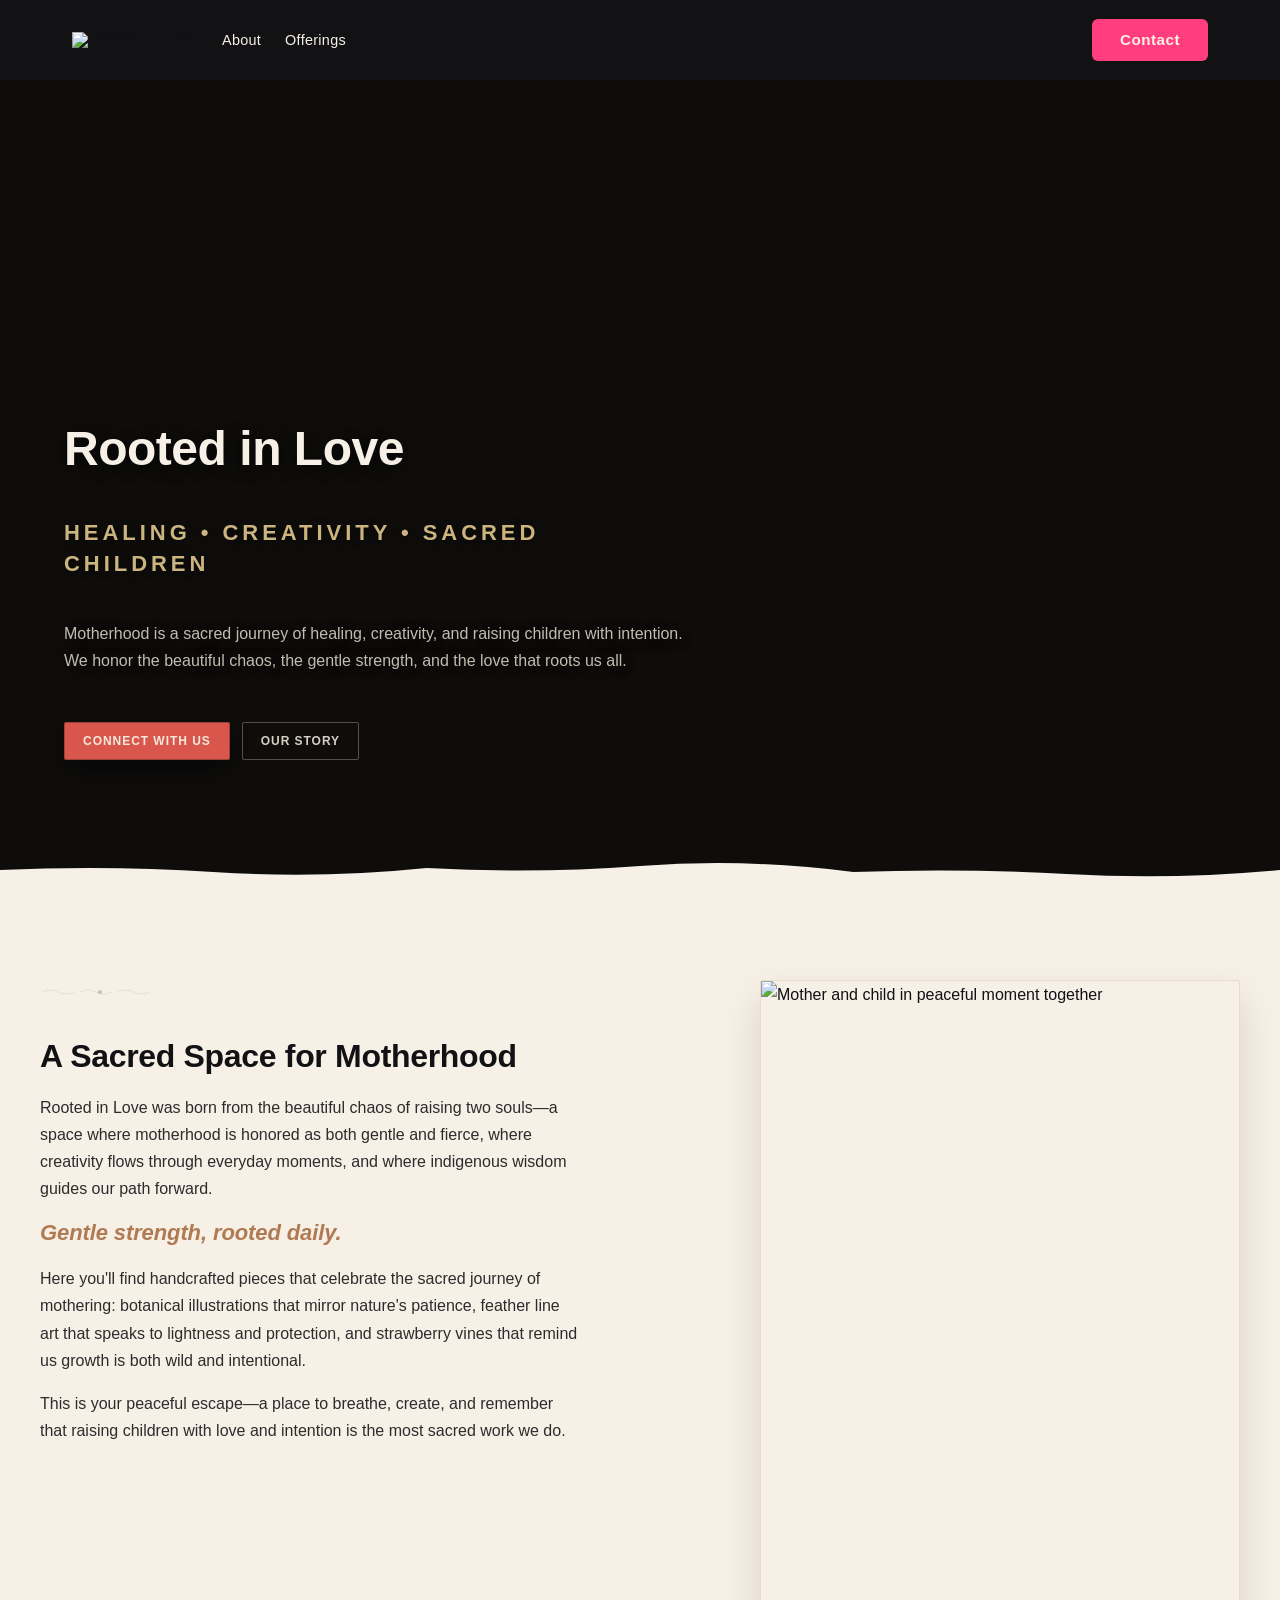
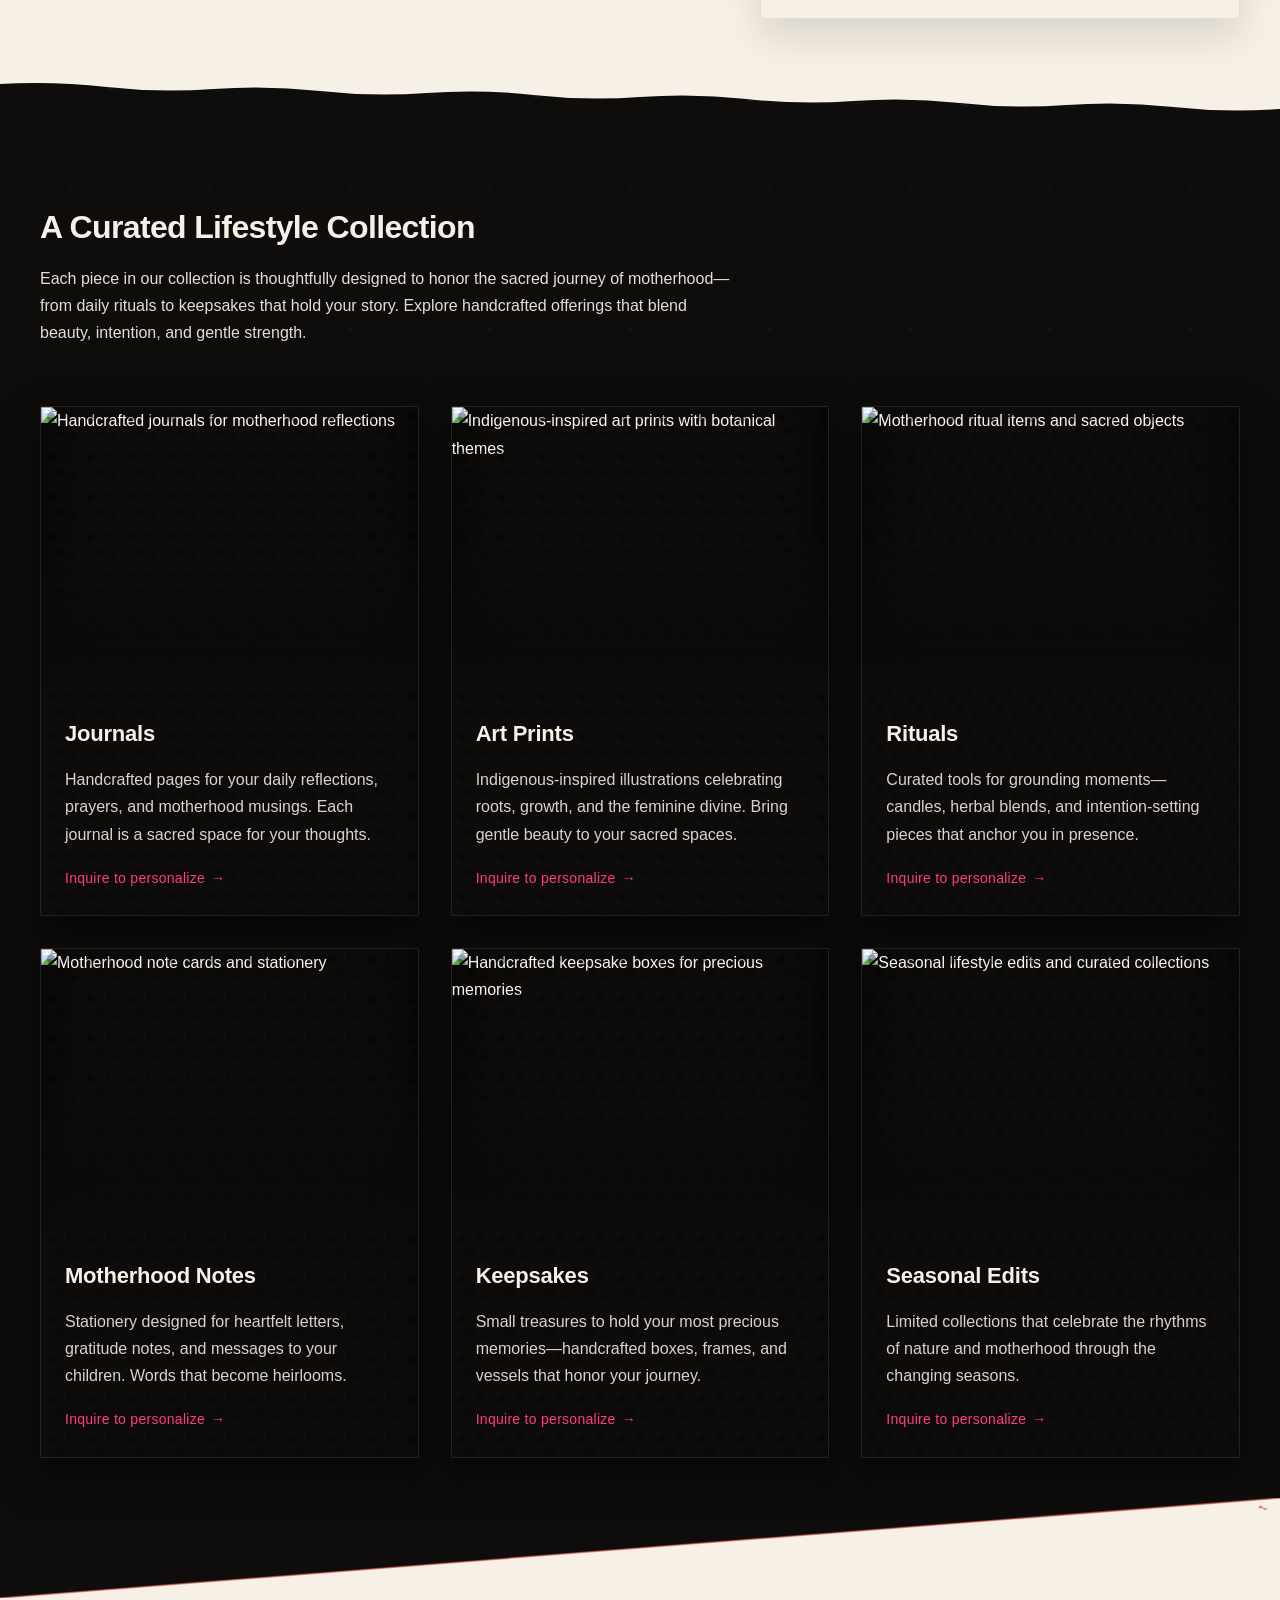
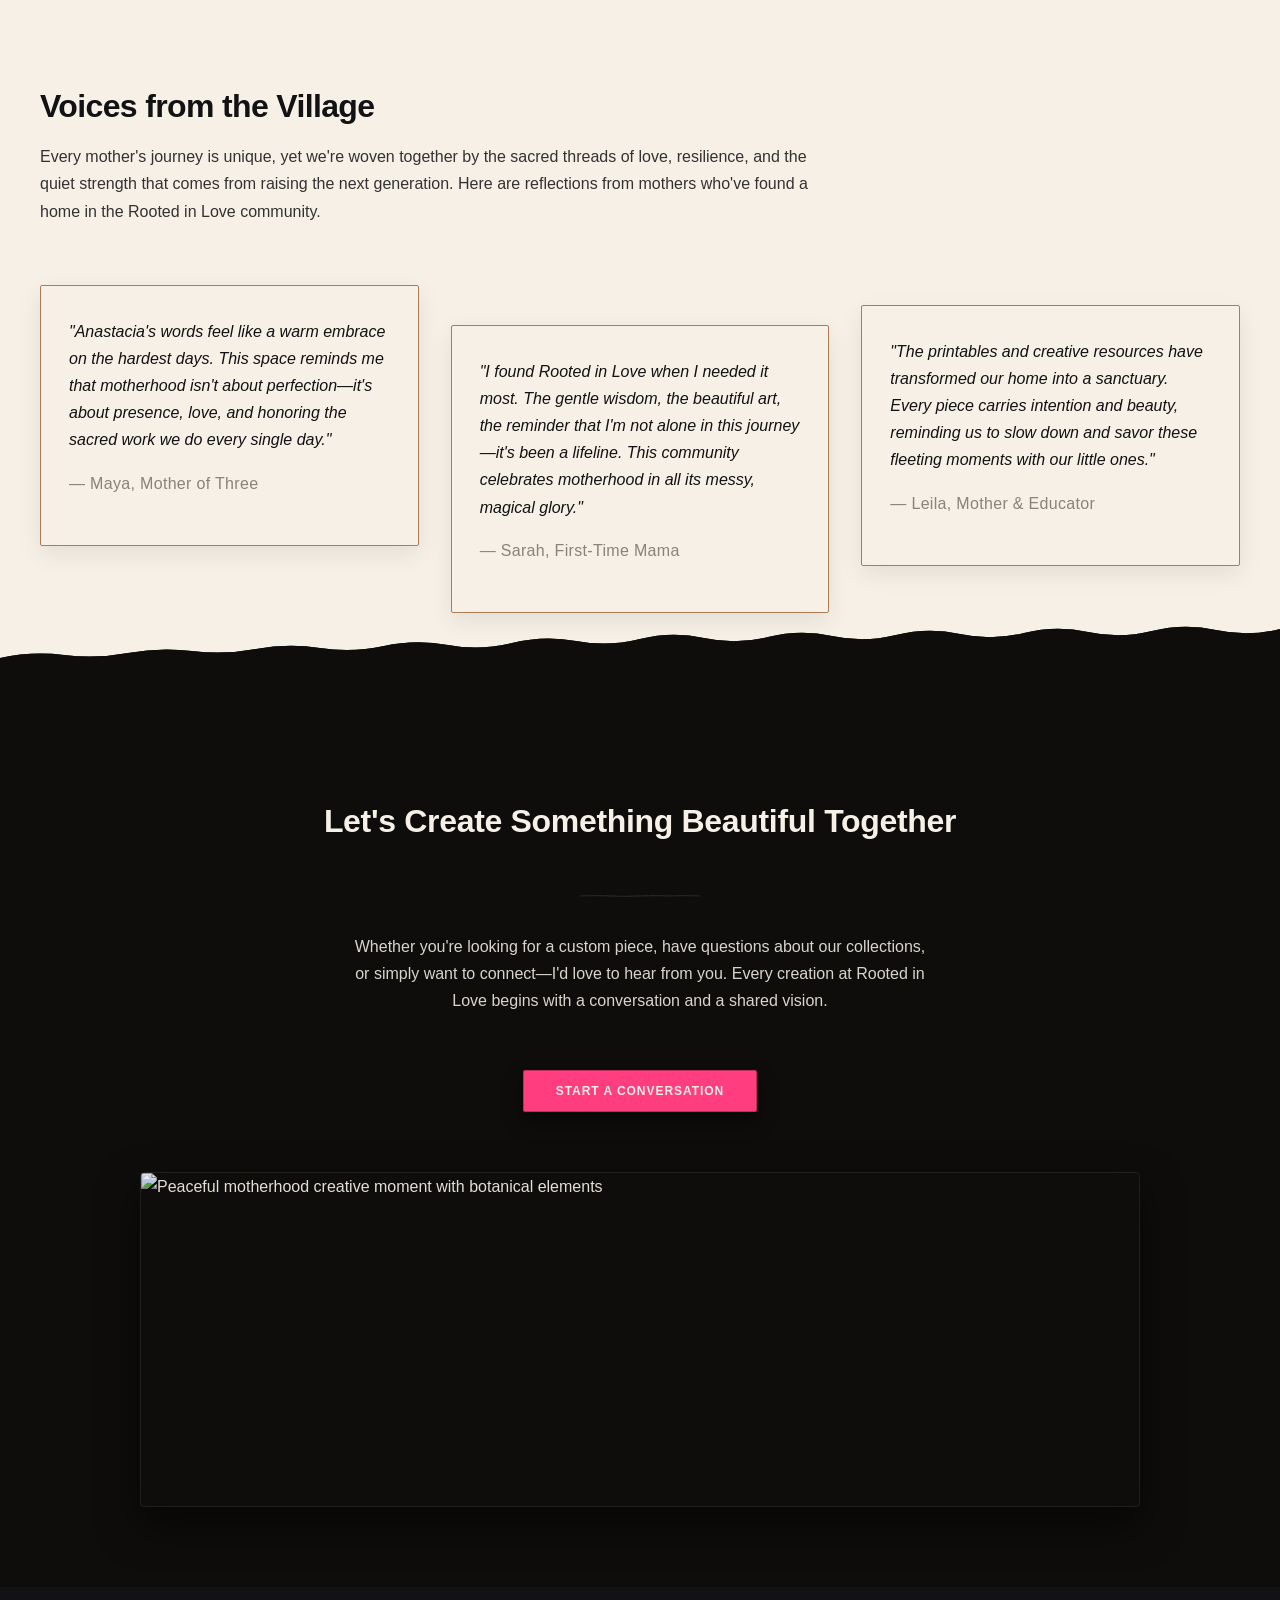
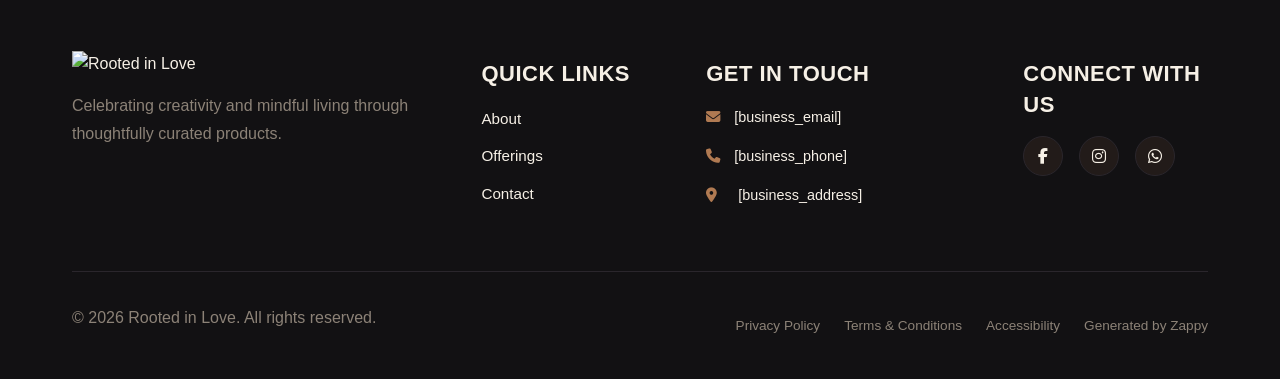
==== public/index.html @ 5161ce63 "Background sync: Progressive GitHub Sync" ====
<!DOCTYPE html>
<html lang="en" dir="ltr">
<head>
    <meta charset="UTF-8">
    <meta name="viewport" content="width=device-width, initial-scale=1.0">
    <meta name="robots" content="index, follow">
    <title>Celebrate Sacred Motherhood — Rooted in Love</title>
    <meta name="description" content="Discover Rooted in Love, a heartfelt motherhood lifestyle brand offering indigenous-inspired creative products, free printable art, and gentle parenting wisdom for mothers raising sacred children.">
    <meta name="keywords" content="Rooted in Love, motherhood lifestyle brand, free printable art, mothers, sacred parenting">
    
    <!-- Zappy Analytics -->
<script>
(function() {
  'use strict';
  
  // Configuration
  var config = {
    websiteId: 'e3149c88-4ff5-4e33-af62-99ddcd6d1395',
    apiUrl: 'https://api.zappy5.com/api/analytics/track',
    sessionDuration: 30 * 60 * 1000, // 30 minutes
    visitorDuration: 30 * 24 * 60 * 60 * 1000, // 30 days
    trackPageViews: true,
    trackClicks: true,
    trackFormSubmissions: true
  };
  
  // Generate or retrieve persistent visitor ID (30 days)
  function getVisitorId() {
    var visitorKey = 'zappy_visitor_' + config.websiteId;
    var visitor = null;
    
    try {
      visitor = localStorage.getItem(visitorKey);
      if (visitor) {
        var visitorData = JSON.parse(visitor);
        var now = Date.now();
        
        // Check if visitor ID is still valid (30 days)
        if (now - visitorData.created < config.visitorDuration) {
          // Update last seen timestamp
          visitorData.lastSeen = now;
          localStorage.setItem(visitorKey, JSON.stringify(visitorData));
          return visitorData.id;
        }
      }
    } catch (e) {
      console.warn('Zappy Analytics: LocalStorage not available');
    }
    
    // Generate new visitor ID
    var newVisitorId = 'zv_' + Date.now() + '_' + Math.random().toString(36).substr(2, 9);
    
    try {
      localStorage.setItem(visitorKey, JSON.stringify({
        id: newVisitorId,
        created: Date.now(),
        lastSeen: Date.now()
      }));
    } catch (e) {
      // Continue without local storage
    }
    
    return newVisitorId;
  }
  
  // Generate or retrieve session ID (30 minutes)
  function getSessionId() {
    var sessionKey = 'zappy_session_' + config.websiteId;
    var session = null;
    
    try {
      session = sessionStorage.getItem(sessionKey);
      if (session) {
        var sessionData = JSON.parse(session);
        var now = Date.now();
        
        // Check if session is still valid
        if (now - sessionData.timestamp < config.sessionDuration) {
          // Update timestamp
          sessionData.timestamp = now;
          sessionStorage.setItem(sessionKey, JSON.stringify(sessionData));
          return sessionData.id;
        }
      }
    } catch (e) {
      console.warn('Zappy Analytics: SessionStorage not available');
    }
    
    // Generate new session ID
    var newSessionId = 'zs_' + Date.now() + '_' + Math.random().toString(36).substr(2, 9);
    
    try {
      sessionStorage.setItem(sessionKey, JSON.stringify({
        id: newSessionId,
        timestamp: Date.now()
      }));
    } catch (e) {
      // Continue without session storage
    }
    
    return newSessionId;
  }
  
  var visitorId = getVisitorId();
  var sessionId = getSessionId();
  
  // Track an event
  function trackEvent(eventType, data) {
    data = data || {};
    
    var eventData = {
      website_id: config.websiteId,
      event_type: eventType,
      page_path: window.location.pathname,
      referrer: document.referrer || 'direct',
      visitor_id: visitorId,
      session_id: sessionId,
      metadata: data
    };
    
    // Use sendBeacon if available (better for page unload events)
    if (navigator.sendBeacon) {
      var blob = new Blob([JSON.stringify(eventData)], { type: 'application/json' });
      navigator.sendBeacon(config.apiUrl, blob);
    } else {
      // Fallback to fetch
      fetch(config.apiUrl, {
        method: 'POST',
        headers: {
          'Content-Type': 'application/json'
        },
        body: JSON.stringify(eventData),
        keepalive: true
      }).catch(function(error) {
        console.warn('Zappy Analytics: Failed to track event', error);
      });
    }
  }
  
  // Track page view
  if (config.trackPageViews) {
    trackEvent('pageview', {
      title: document.title,
      url: window.location.href
    });
  }
  
  // Track clicks on important elements
  if (config.trackClicks) {
    document.addEventListener('click', function(e) {
      var target = e.target;
      
      // Track button clicks (counted as actions)
      if (target.tagName === 'BUTTON' || target.closest('button')) {
        var button = target.tagName === 'BUTTON' ? target : target.closest('button');
        trackEvent('click', {
          element: 'button',
          text: button.textContent.trim().substring(0, 100),
          id: button.id || null,
          class: button.className || null
        });
      }
      
      // Track link clicks (navigation - not counted as actions)
      else if (target.tagName === 'A' || target.closest('a')) {
        var link = target.tagName === 'A' ? target : target.closest('a');
        trackEvent('navigation', {
          element: 'link',
          text: link.textContent.trim().substring(0, 100),
          href: link.href,
          external: link.hostname !== window.location.hostname
        });
      }
    }, true);
  }
  
  // Track form submissions
  if (config.trackFormSubmissions) {
    document.addEventListener('submit', function(e) {
      var form = e.target;
      
      trackEvent('form_submit', {
        form_id: form.id || null,
        form_name: form.name || null,
        form_action: form.action || null,
        form_method: form.method || 'GET'
      });
    }, true);
  }
  
  // Track time on page (send on page unload)
  var pageLoadTime = Date.now();
  
  window.addEventListener('beforeunload', function() {
    var timeOnPage = Math.floor((Date.now() - pageLoadTime) / 1000); // in seconds
    
    trackEvent('page_unload', {
      time_on_page: timeOnPage,
      page_path: window.location.pathname
    });
  });
  
  // Expose tracking function globally for custom events
  window.zappyAnalytics = {
    track: trackEvent,
    getVisitorId: function() { return visitorId; },
    getSessionId: function() { return sessionId; }
  };
  
})();
</script>
<!-- End Zappy Analytics -->
    <meta property="og:title" content="Celebrate Sacred Motherhood — Rooted in Love">
  <meta property="og:description" content="Discover Rooted in Love, a heartfelt motherhood lifestyle brand offering indigenous-inspired creative products, free printable art, and gentle parenting wisdom for mothers raising sacred children.">
  <meta property="og:type" content="website">
  <meta property="og:locale" content="en_US">
  
  <meta name="twitter:card" content="summary_large_image">
  <meta name="twitter:title" content="Celebrate Sacred Motherhood — Rooted in Love">
  <meta name="twitter:description" content="Discover Rooted in Love, a heartfelt motherhood lifestyle brand offering indigenous-inspired creative products, free printable art, and gentle parenting wisdom for mothers raising sacred children.">
  
  <link rel="stylesheet" href="https://cdnjs.cloudflare.com/ajax/libs/font-awesome/6.4.0/css/all.min.css">

    <!-- Favicons -->
    <link rel="icon" type="image/x-icon" href="/assets/favicon.ico">
    <link rel="icon" type="image/png" sizes="16x16" href="/assets/favicon-16x16.png">
    <link rel="icon" type="image/png" sizes="32x32" href="/assets/favicon-32x32.png">
    <link rel="icon" type="image/png" sizes="48x48" href="/assets/favicon-48x48.png">
    <link rel="icon" type="image/png" sizes="192x192" href="/assets/favicon-192x192.png">
    <link rel="icon" type="image/png" sizes="512x512" href="/assets/favicon-512x512.png">
    <link rel="apple-touch-icon" href="/assets/apple-touch-icon.png">
    <!-- Cookie Consent -->
    <link rel="stylesheet" href="https://cdn.jsdelivr.net/npm/vanilla-cookieconsent@3/dist/cookieconsent.css">
    <script src="https://cdn.jsdelivr.net/npm/vanilla-cookieconsent@3/dist/cookieconsent.umd.js"></script>
    <!-- Mickidum Accessibility Toolbar -->
    <script src="https://cdn.jsdelivr.net/gh/mickidum/acc_toolbar/acctoolbar/acctoolbar.min.js"></script>
    <link rel="stylesheet" href="/styles.css">

    <style id="zappy-dropdown-submenu-styles">
      /* ========== DESKTOP DROPDOWN SUBMENU STYLES ========== */
      /* Base styles for dropdown submenus - parent must be positioned */
      .nav-menu li:has(.sub-menu), nav li:has(.sub-menu), .navbar li:has(.sub-menu), #navMenu li:has(.sub-menu) { position: relative; }
      /* Submenu base - hidden by default */
      .nav-menu .sub-menu, nav .sub-menu, .navbar .sub-menu, #navMenu .sub-menu { display: block !important; position: absolute !important; top: 100%; left: 0; min-width: 220px; background: white; border-radius: 8px; box-shadow: 0 8px 25px rgba(0,0,0,0.15); padding: 8px 0; opacity: 0; visibility: hidden; transform: translateY(10px); transition: all 0.3s ease; z-index: 1000; list-style: none; pointer-events: none; }
      /* CRITICAL: Desktop hover styles to show dropdown */
      .nav-menu li:hover > .sub-menu, nav li:hover > .sub-menu, .navbar li:hover > .sub-menu, #navMenu li:hover > .sub-menu { opacity: 1 !important; visibility: visible !important; transform: translateY(0) !important; pointer-events: auto !important; }
      /* Submenu item styling */
      .sub-menu li { list-style: none; margin: 0; padding: 0; }
      .sub-menu a { display: block !important; padding: 10px 16px !important; color: #333 !important; font-weight: 500; text-decoration: none; white-space: nowrap; transition: background-color 0.2s; }
      .sub-menu a:hover { background-color: #f5f5f5; }
      /* RTL (Hebrew/Arabic) dropdown positioning */
      [dir="rtl"] .nav-menu .sub-menu, [dir="rtl"] nav .sub-menu, [dir="rtl"] .navbar .sub-menu, html[lang="he"] .nav-menu .sub-menu, html[lang="he"] nav .sub-menu, html[lang="he"] .navbar .sub-menu, html[lang="ar"] .nav-menu .sub-menu, html[lang="ar"] nav .sub-menu, html[lang="ar"] .navbar .sub-menu { left: auto !important; right: 0 !important; }
      /* Hide empty dropdown menus */
      .sub-menu:empty, .sub-menu:not(:has(li:not(.zappy-hidden-menu-item))), .sub-menu:not(:has(li)) { display: none !important; opacity: 0 !important; visibility: hidden !important; pointer-events: none !important; }
      /* Desktop: show submenu on Menu Group hover */
      li:has(.menu-group-title):hover > .sub-menu { opacity: 1 !important; visibility: visible !important; transform: translateY(0) !important; pointer-events: auto !important; }
      /* Menu Group title styling */
      .nav-menu > li > .menu-group-title, #navMenu > li > .menu-group-title { display: inline-block; padding: 0.5rem 1rem; cursor: default; user-select: none; }
      
      /* ========== MOBILE SUBMENU STYLES ========== */
      @media (max-width: 768px) {
        .nav-menu .sub-menu, nav .sub-menu, .navbar .sub-menu, #navMenu .sub-menu { position: static !important; transform: none !important; box-shadow: none !important; background: transparent !important; max-height: 0; overflow: hidden; opacity: 0; visibility: hidden; transition: max-height 0.3s ease, opacity 0.3s ease; padding: 0 !important; border-radius: 0 !important; }
        .sub-menu.mobile-expanded { max-height: 500px !important; opacity: 1 !important; visibility: visible !important; padding: 8px 0 8px 16px !important; }
        [dir="rtl"] .sub-menu.mobile-expanded, html[lang="he"] .sub-menu.mobile-expanded { padding: 8px 16px 8px 0 !important; }
        /* Disable hover behavior on mobile */
        .nav-menu li:hover > .sub-menu, nav li:hover > .sub-menu, .navbar li:hover > .sub-menu, #navMenu li:hover > .sub-menu { opacity: 0; visibility: hidden; pointer-events: none; }
        .nav-menu li > .sub-menu.mobile-expanded, nav li > .sub-menu.mobile-expanded, .navbar li > .sub-menu.mobile-expanded, #navMenu li > .sub-menu.mobile-expanded { opacity: 1 !important; visibility: visible !important; pointer-events: auto !important; }
        .nav-menu li:has(.sub-menu), nav li:has(.sub-menu), .navbar li:has(.sub-menu), #navMenu li:has(.sub-menu) { display: flex !important; flex-wrap: wrap !important; align-items: center !important; position: relative !important; min-height: 44px !important; }
        .nav-menu li:has(.sub-menu) > a, nav li:has(.sub-menu) > a, .navbar li:has(.sub-menu) > a, #navMenu li:has(.sub-menu) > a { flex: 1 !important; min-width: 0 !important; }
        .nav-menu li:has(.sub-menu) > .menu-group-title, nav li:has(.sub-menu) > .menu-group-title, .navbar li:has(.sub-menu) > .menu-group-title, #navMenu li:has(.sub-menu) > .menu-group-title { flex: 1 !important; min-width: 0 !important; padding: 0 !important; line-height: inherit !important; }
        .nav-menu li:has(.sub-menu) > .sub-menu, nav li:has(.sub-menu) > .sub-menu, .navbar li:has(.sub-menu) > .sub-menu, #navMenu li:has(.sub-menu) > .sub-menu { flex-basis: 100% !important; width: 100% !important; }
        .nav-menu li:has(.sub-menu) > a [class*="chevron"], .nav-menu li:has(.sub-menu) > a [class*="arrow"], .nav-menu li:has(.sub-menu) > a .fa-chevron-down, .nav-menu li:has(.sub-menu) > a .fa-angle-down, nav li:has(.sub-menu) > a [class*="chevron"], nav li:has(.sub-menu) > a [class*="arrow"], #navMenu li:has(.sub-menu) > a [class*="chevron"], #navMenu li:has(.sub-menu) > a [class*="arrow"] { display: none !important; visibility: hidden !important; }
        .mobile-submenu-toggle { display: flex !important; align-items: center !important; justify-content: center !important; width: 44px !important; height: auto !important; background: transparent !important; border: none !important; cursor: pointer !important; color: var(--text-dark) !important; position: static !important; flex-shrink: 0 !important; align-self: stretch !important; z-index: 2 !important; padding: 0 !important; margin: 0 !important; }
        .mobile-submenu-toggle::after { content: '' !important; width: 0 !important; height: 0 !important; border-left: 6px solid transparent !important; border-right: 6px solid transparent !important; border-top: 7px solid currentColor !important; transition: transform 0.3s ease !important; }
        .mobile-submenu-toggle.expanded::after { transform: rotate(180deg) !important; }
        .sub-menu a { padding: 10px 0 !important; display: block !important; color: var(--text-dark) !important; }
        .navbar .sub-menu li a, nav.navbar .sub-menu li a, .zappy-products-dropdown .sub-menu a { color: var(--text-dark) !important; }
      }
      @media (min-width: 769px) { .mobile-submenu-toggle { display: none !important; } }
    </style>

    <style id="zappy-widget-visibility">
      #mic-access-tool-general-button, .mic-access-tool-general-button,
      #mic-init-access-tool .mic-access-tool-general-button, #mic-init-access-tool #mic-access-tool-general-button,
      ._access-icon, #mic-access-tool-box, .mic-access-tool-box,
      #mic-init-access-tool #mic-access-tool-box, div[id*="mic-access-tool-box"], ._access-menu {
        display: none !important; visibility: hidden !important; opacity: 0 !important; pointer-events: none !important;
      }
    </style>
</head>
<body>

  <nav class="navbar">
  <button class="mobile-toggle" id="mobileToggle" aria-label="Menu">
    <svg class="hamburger-icon" width="24" height="24" viewbox="0 0 24 24" fill="none">
      <path d="M3 12h18M3 6h18M3 18h18" stroke="currentColor" stroke-width="2" stroke-linecap="round"></path>
    </svg>
    <svg class="close-icon" width="24" height="24" viewbox="0 0 24 24" fill="none" style="display:none;">
      <path d="M18 6L6 18M6 6l12 12" stroke="currentColor" stroke-width="2" stroke-linecap="round"></path>
    </svg>
  </button>
  
  <button class="phone-header-btn" aria-label="Call">
    <svg width="20" height="20" viewbox="0 0 24 24" fill="currentColor">
      <path d="M22 16.92v3a2 2 0 0 1-2.18 2 19.79 19.79 0 0 1-8.63-3.07 19.5 19.5 0 0 1-6-6 19.79 19.79 0 0 1-3.07-8.67A2 2 0 0 1 4.11 2h3a2 2 0 0 1 2 1.72 12.84 12.84 0 0 0 .7 2.81 2 2 0 0 1-.45 2.11L8.09 9.91a16 16 0 0 0 6 6l1.27-1.27a2 2 0 0 1 2.11-.45 12.84 12.84 0 0 0 2.81.7A2 2 0 0 1 22 16.92z"></path>
    </svg>
  </button>
  
  <div class="nav-container">
    <div class="nav-brand">
      <a href="/" class="logo-link">
        <img src="/assets/business-logo.webp" alt="Rooted in Love" class="logo">
      </a>
    </div>
    
    <ul class="nav-menu" id="navMenu"><li><a href="/about">About</a></li><li><a href="/offerings">Offerings</a></li></ul>
    
    <div class="nav-cta-container">
      <a href="/contact" class="nav-cta-btn">Contact</a>
    </div>
  </div>
</nav>
  
  <main>
    <section class="home-hero-section" data-layout-spec="Home-Hero" data-hero-type="fullscreen-scrim">
  <div class="home-hero-section__bg-wrapper">
    <img data-hero-bg="true" data-placeholder="home-hero-bg" data-context="Cinematic, moody photograph of a mother gently holding her young child in a warm embrace, soft natural window light creating dramatic shadows, intimate close-up focusing on hands and connection, warm skin tones against deep charcoal background, film photography aesthetic with subtle grain, shallow depth of field, tender maternal moment, sacred and peaceful atmosphere, lifestyle photography for motherhood brand" width="1920" height="1080" src="/assets/site-home-hero-bg.webp" alt="Mother and child in tender embrace" class="home-hero-section__bg-image">
    <div class="home-hero-section__scrim" aria-hidden="true"></div>
  </div>
  
  <div class="home-hero-section__content-wrapper">
    <div class="home-hero-section__overlay-group">
      <h1 class="home-hero-section__headline">Rooted in Love</h1>
      <h3 class="home-hero-section__pillar-words">Healing • Creativity • Sacred Children</h3>
      <p class="home-hero-section__manifesto">Motherhood is a sacred journey of healing, creativity, and raising children with intention. We honor the beautiful chaos, the gentle strength, and the love that roots us all.</p>
      <div class="home-hero-section__cta-row">
        <a href="/contact" class="home-hero-section__btn home-hero-section__btn--primary">Connect With Us</a>
        <a href="/about" class="home-hero-section__btn home-hero-section__btn--secondary">Our Story</a>
      </div>
    </div>
  </div>
  
  <div class="home-hero-section__divider-wrapper">
    <svg data-no-icon-edit="true" aria-hidden="true" viewbox="0 0 1200 60" preserveaspectratio="none" xmlns="http://www.w3.org/2000/svg">
      <path d="M0,60 L0,30 Q100,25 200,32 T400,28 Q500,34 600,26 T800,32 Q900,28 1000,34 T1200,30 L1200,60 Z" fill="var(--bg-light)"></path>
    </svg>
  </div>
</section>

<section class="home-manifesto-section" data-layout-spec="Home-manifesto">
  <div class="home-manifesto-container">
    <div class="home-manifesto-content">
      <div class="home-manifesto-text">
        <div class="home-manifesto-botanical-accent" aria-hidden="true">
          <svg data-no-icon-edit="true" viewbox="0 0 120 24" xmlns="http://www.w3.org/2000/svg">
            <path d="M2,12 Q10,8 18,12 T34,12 M40,12 Q48,8 56,12 T72,12 M78,12 Q86,8 94,12 T110,12" stroke="currentColor" stroke-width="0.5" fill="none" opacity="0.3"></path>
            <circle cx="60" cy="12" r="2" fill="currentColor" opacity="0.4"></circle>
          </svg>
        </div>
        <h2>A Sacred Space for Motherhood</h2>
        <p>Rooted in Love was born from the beautiful chaos of raising two souls—a space where motherhood is honored as both gentle and fierce, where creativity flows through everyday moments, and where indigenous wisdom guides our path forward.</p>
        <h3>Gentle strength, rooted daily.</h3>
        <p>Here you'll find handcrafted pieces that celebrate the sacred journey of mothering: botanical illustrations that mirror nature's patience, feather line art that speaks to lightness and protection, and strawberry vines that remind us growth is both wild and intentional.</p>
        <p>This is your peaceful escape—a place to breathe, create, and remember that raising children with love and intention is the most sacred work we do.</p>
      </div>
    </div>
    <div class="home-manifesto-imagery">
      <div class="home-manifesto-image-wrapper">
        <img data-placeholder="home-manifesto-image-1" data-context="Soft, dreamy lifestyle photograph of a mother and young child in natural light, sitting together in a peaceful moment. Warm earth tones, botanical elements like dried flowers or feathers in the background. Intimate, tender, and serene mood capturing sacred motherhood. Soft focus, film photography aesthetic, cream and blush color palette." width="600" height="800" src="/assets/site-home-manifesto-image-1.webp" alt="Mother and child in peaceful moment together">
      </div>
    </div>
  </div>
  <div class="home-manifesto-divider-wrapper">
    <svg data-no-icon-edit="true" aria-hidden="true" viewbox="0 0 1200 80" preserveaspectratio="none" xmlns="http://www.w3.org/2000/svg">
      <path d="M0,80 L0,45 Q50,42 100,48 Q150,54 200,50 Q250,46 300,52 Q350,58 400,54 Q450,50 500,56 Q550,62 600,58 Q650,54 700,60 Q750,66 800,62 Q850,58 900,64 Q950,70 1000,66 Q1050,62 1100,68 Q1150,74 1200,70 L1200,80 Z" fill="#0E0D0C"></path>
      <g opacity="0.3">
        <path d="M100,50 Q102,48 104,50 T108,50 M200,52 Q202,50 204,52 T208,52 M300,54 Q302,52 304,54 T308,54 M400,56 Q402,54 404,56 T408,56 M500,58 Q502,56 504,58 T508,58 M600,60 Q602,58 604,60 T608,60 M700,62 Q702,60 704,62 T708,62 M800,64 Q802,62 804,64 T808,64 M900,66 Q902,64 904,66 T908,66 M1000,68 Q1002,66 1004,68 T1008,68 M1100,70 Q1102,68 1104,70 T1108,70" stroke="currentColor" stroke-width="0.5" fill="#0E0D0C"></path>
      </g>
    </svg>
  </div>
</section>

<section class="home-gallery-section" data-layout-spec="Home-gallery">
  <div class="home-gallery-container">
    <div class="home-gallery-header">
      <h2>A Curated Lifestyle Collection</h2>
      <p>Each piece in our collection is thoughtfully designed to honor the sacred journey of motherhood—from daily rituals to keepsakes that hold your story. Explore handcrafted offerings that blend beauty, intention, and gentle strength.</p>
    </div>

    <div class="home-gallery-grid">
      <article class="home-gallery-tile">
        <div class="home-gallery-tile-image-wrapper">
          <img data-placeholder="home-gallery-image-1" data-context="Elegant handmade journal with soft cream pages and botanical vine illustrations on the cover, styled on a dark textured surface with dried flowers and a fountain pen, warm candlelight creating intimate shadows, motherhood lifestyle aesthetic" width="600" height="400" src="/assets/site-home-gallery-image-1.webp" alt="Handcrafted journals for motherhood reflections">
        </div>
        <div class="home-gallery-tile-content">
          <h3>Journals</h3>
          <p>Handcrafted pages for your daily reflections, prayers, and motherhood musings. Each journal is a sacred space for your thoughts.</p>
          <a href="#contact" class="home-gallery-tile-link">Inquire to personalize</a>
        </div>
      </article>

      <article class="home-gallery-tile">
        <div class="home-gallery-tile-image-wrapper">
          <img data-placeholder="home-gallery-image-2" data-context="Delicate art print featuring hand-drawn feather line art and strawberry vine botanical illustrations in warm earth tones, displayed in a simple wooden frame against a dark wall, soft natural light from window, feminine and peaceful aesthetic" width="600" height="400" src="/assets/site-home-gallery-image-2.webp" alt="Indigenous-inspired art prints with botanical themes">
        </div>
        <div class="home-gallery-tile-content">
          <h3>Art Prints</h3>
          <p>Indigenous-inspired illustrations celebrating roots, growth, and the feminine divine. Bring gentle beauty to your sacred spaces.</p>
          <a href="#contact" class="home-gallery-tile-link">Inquire to personalize</a>
        </div>
      </article>

      <article class="home-gallery-tile">
        <div class="home-gallery-tile-image-wrapper">
          <img data-placeholder="home-gallery-image-3" data-context="Curated ritual objects including handmade candles, dried herbs in small glass jars, crystals, and a small wooden bowl on a dark linen cloth, warm golden hour lighting, intentional and peaceful motherhood ritual setup" width="600" height="400" src="/assets/site-home-gallery-image-3.webp" alt="Motherhood ritual items and sacred objects">
        </div>
        <div class="home-gallery-tile-content">
          <h3>Rituals</h3>
          <p>Curated tools for grounding moments—candles, herbal blends, and intention-setting pieces that anchor you in presence.</p>
          <a href="#contact" class="home-gallery-tile-link">Inquire to personalize</a>
        </div>
      </article>

      <article class="home-gallery-tile">
        <div class="home-gallery-tile-image-wrapper">
          <img data-placeholder="home-gallery-image-4" data-context="Beautiful handwritten note cards with delicate feather and vine illustrations, displayed with vintage stamps and a fountain pen on dark textured paper, soft romantic lighting, motherhood correspondence aesthetic" width="600" height="400" src="/assets/site-home-gallery-image-4.webp" alt="Motherhood note cards and stationery">
        </div>
        <div class="home-gallery-tile-content">
          <h3>Motherhood Notes</h3>
          <p>Stationery designed for heartfelt letters, gratitude notes, and messages to your children. Words that become heirlooms.</p>
          <a href="#contact" class="home-gallery-tile-link">Inquire to personalize</a>
        </div>
      </article>

      <article class="home-gallery-tile">
        <div class="home-gallery-tile-image-wrapper">
          <img data-placeholder="home-gallery-image-5" data-context="Delicate keepsake box made of light wood with hand-painted strawberry vine details, containing pressed flowers and small mementos, photographed on dark velvet fabric with soft window light, intimate and precious aesthetic" width="600" height="400" src="/assets/site-home-gallery-image-5.webp" alt="Handcrafted keepsake boxes for precious memories">
        </div>
        <div class="home-gallery-tile-content">
          <h3>Keepsakes</h3>
          <p>Small treasures to hold your most precious memories—handcrafted boxes, frames, and vessels that honor your journey.</p>
          <a href="#contact" class="home-gallery-tile-link">Inquire to personalize</a>
        </div>
      </article>

      <article class="home-gallery-tile">
        <div class="home-gallery-tile-image-wrapper">
          <img data-placeholder="home-gallery-image-6" data-context="Seasonal collection display featuring autumn-themed items: dried wheat bundles, handmade items with warm earth tones, small pumpkins, and botanical prints on a dark rustic wooden surface, cozy golden hour lighting, harvest aesthetic" width="600" height="400" src="/assets/site-home-gallery-image-6.webp" alt="Seasonal lifestyle edits and curated collections">
        </div>
        <div class="home-gallery-tile-content">
          <h3>Seasonal Edits</h3>
          <p>Limited collections that celebrate the rhythms of nature and motherhood through the changing seasons.</p>
          <a href="#contact" class="home-gallery-tile-link">Inquire to personalize</a>
        </div>
      </article>
    </div>
  </div>

  <div class="home-gallery-divider-wrapper">
    <svg data-no-icon-edit="true" aria-hidden="true" viewbox="0 0 1200 100" preserveaspectratio="none" xmlns="http://www.w3.org/2000/svg">
      <defs>
        <linearGradient id="home-gallery-divider-gradient" x1="0%" y1="0%" x2="100%" y2="0%">
          <stop offset="0%" style="stop-color:var(--bg-light);stop-opacity:1"></stop>
          <stop offset="100%" style="stop-color:var(--bg-light);stop-opacity:1"></stop>
        </linearGradient>
      </defs>
      <path d="M0,100 L1200,0 L1200,100 Z" fill="var(--bg-light)"></path>
      <line x1="0" y1="100" x2="1200" y2="0" stroke="#D8564B" stroke-width="1.5" opacity="0.6"></line>
      <g transform="translate(1180, 10)">
        <path d="M0,0 Q2,-3 4,0 Q6,3 8,0" stroke="#D8564B" stroke-width="1" fill="var(--bg-light)" opacity="0.7"></path>
        <circle cx="2" cy="-1" r="1.5" fill="#D8564B" opacity="0.6"></circle>
        <circle cx="6" cy="1" r="1" fill="#D8564B" opacity="0.5"></circle>
      </g>
    </svg>
  </div>
</section>

<section class="home-testimonials-section" data-layout-spec="Home-testimonials">
  <div class="testimonials-container">
    <div class="testimonials-header">
      <h2>Voices from the Village</h2>
      <p>Every mother's journey is unique, yet we're woven together by the sacred threads of love, resilience, and the quiet strength that comes from raising the next generation. Here are reflections from mothers who've found a home in the Rooted in Love community.</p>
    </div>
    
    <div class="testimonials-grid">
      <div class="testimonial-card testimonial-card-1">
        <p class="quote">"Anastacia's words feel like a warm embrace on the hardest days. This space reminds me that motherhood isn't about perfection—it's about presence, love, and honoring the sacred work we do every single day."</p>
        <p class="attribution">— Maya, Mother of Three</p>
      </div>
      
      <div class="testimonial-card testimonial-card-2">
        <p class="quote">"I found Rooted in Love when I needed it most. The gentle wisdom, the beautiful art, the reminder that I'm not alone in this journey—it's been a lifeline. This community celebrates motherhood in all its messy, magical glory."</p>
        <p class="attribution">— Sarah, First-Time Mama</p>
      </div>
      
      <div class="testimonial-card testimonial-card-3">
        <p class="quote">"The printables and creative resources have transformed our home into a sanctuary. Every piece carries intention and beauty, reminding us to slow down and savor these fleeting moments with our little ones."</p>
        <p class="attribution">— Leila, Mother &amp; Educator</p>
      </div>
    </div>
  </div>
  
  <div class="testimonials-divider-wrapper">
    <svg data-no-icon-edit="true" aria-hidden="true" viewbox="0 0 1200 100" preserveaspectratio="none" xmlns="http://www.w3.org/2000/svg">
      <defs>
        <pattern id="cheetahTexture" x="0" y="0" width="120" height="120" patternunits="userSpaceOnUse">
          <ellipse cx="15" cy="20" rx="8" ry="6" fill="rgba(18,17,19,0.15)" transform="rotate(25 15 20)"></ellipse>
          <ellipse cx="45" cy="35" rx="6" ry="8" fill="rgba(18,17,19,0.12)" transform="rotate(-15 45 35)"></ellipse>
          <ellipse cx="75" cy="15" rx="7" ry="5" fill="rgba(18,17,19,0.18)" transform="rotate(40 75 15)"></ellipse>
          <ellipse cx="90" cy="50" rx="5" ry="7" fill="rgba(18,17,19,0.10)" transform="rotate(-30 90 50)"></ellipse>
          <ellipse cx="30" cy="70" rx="6" ry="8" fill="rgba(18,17,19,0.14)" transform="rotate(10 30 70)"></ellipse>
          <ellipse cx="60" cy="85" rx="8" ry="6" fill="rgba(18,17,19,0.16)" transform="rotate(-20 60 85)"></ellipse>
          <ellipse cx="100" cy="95" rx="7" ry="5" fill="rgba(18,17,19,0.11)" transform="rotate(35 100 95)"></ellipse>
        </pattern>
      </defs>
      <path d="M0,100 L0,45 Q30,38 60,42 Q90,46 120,40 Q150,34 180,38 Q210,42 240,36 Q270,30 300,35 Q330,40 360,33 Q390,26 420,32 Q450,38 480,30 Q510,22 540,28 Q570,34 600,26 Q630,18 660,25 Q690,32 720,24 Q750,16 780,23 Q810,30 840,22 Q870,14 900,21 Q930,28 960,20 Q990,12 1020,19 Q1050,26 1080,18 Q1110,10 1140,17 Q1170,24 1200,16 L1200,100 Z" fill="#0E0D0C"></path>
      <path d="M0,100 L0,45 Q30,38 60,42 Q90,46 120,40 Q150,34 180,38 Q210,42 240,36 Q270,30 300,35 Q330,40 360,33 Q390,26 420,32 Q450,38 480,30 Q510,22 540,28 Q570,34 600,26 Q630,18 660,25 Q690,32 720,24 Q750,16 780,23 Q810,30 840,22 Q870,14 900,21 Q930,28 960,20 Q990,12 1020,19 Q1050,26 1080,18 Q1110,10 1140,17 Q1170,24 1200,16 L1200,100 Z" fill="#0E0D0C"></path>
    </svg>
  </div>
</section>

<section class="home-cta-section" data-layout-spec="Home-cta">
  <div class="home-cta-container">
    <div class="home-cta-content">
      <h2>Let's Create Something Beautiful Together</h2>
      
      <svg class="home-cta-feather-divider" data-no-icon-edit="true" aria-hidden="true" viewbox="0 0 120 2" xmlns="http://www.w3.org/2000/svg">
        <path d="M0,1 Q15,0.3 30,1 T60,1 T90,1 Q105,0.3 120,1" stroke="currentColor" stroke-width="0.5" fill="none" opacity="0.4"></path>
        <path d="M20,1 L22,0.2 M25,1 L27,0.3 M32,1 L34,0.4 M40,1 L42,0.2 M48,1 L50,0.3 M56,1 L58,0.4 M64,1 L66,0.2 M72,1 L74,0.3 M80,1 L82,0.4 M88,1 L90,0.2 M96,1 L98,0.3" stroke="currentColor" stroke-width="0.3" fill="none" opacity="0.3"></path>
      </svg>
      
      <p>Whether you're looking for a custom piece, have questions about our collections, or simply want to connect—I'd love to hear from you. Every creation at Rooted in Love begins with a conversation and a shared vision.</p>
      
      <a href="/contact" class="home-cta-button">Start a Conversation</a>
    </div>
    
    <div class="home-cta-image-wrapper">
      <img data-placeholder="home-cta-image-1" data-context="Cinematic wide shot of a peaceful motherhood moment: a mother" s="" hands="" gently="" arranging="" delicate="" botanical="" elements="" (feathers,="" dried="" flowers,="" strawberry="" vines)="" on="" a="" soft="" cream="" linen="" surface,="" warm="" natural="" window="" light="" creating="" shadows,="" minimal="" composition="" with="" lots="" of="" negative="" space,="" muted="" earthy="" tones,="" film="" photography="" aesthetic,="" intimate="" and="" sacred="" feeling,="" shot="" from="" above="" at="" 45-degree="" angle'="" width="1200" height="400" src="/assets/site-home-cta-image-1.webp" alt="Peaceful motherhood creative moment with botanical elements">
    </div>
  </div>
</section>
  </main>
  
  <footer class="site-footer">
  <div class="footer-container">
    <div class="footer-top">
      <div class="footer-column footer-about">
        <img src="/assets/business-logo.webp" alt="Rooted in Love" class="logo">
        <p class="footer-tagline">Celebrating creativity and mindful living through thoughtfully curated products.</p>
      </div>
      
      <div class="footer-column footer-links">
        <h3 class="footer-heading">Quick Links</h3>
        <ul class="footer-nav">
          <li><a href="/about">About</a></li>
          <li><a href="/offerings">Offerings</a></li>
          <li><a href="/contact">Contact</a></li>
        </ul>
      </div>
      
      <div class="footer-column footer-contact">
        <h3 class="footer-heading">Get in Touch</h3>
        <ul class="contact-list">
          <li><i class="fas fa-envelope"></i> <a href="mailto:[business_email]">[business_email]</a></li>
          <li><i class="fas fa-phone"></i> <a href="tel:[business_phone]">[business_phone]</a></li>
          <li><a href="/"><i class="fas fa-map-marker-alt"></i> <span>[business_address]</span></a></li>
        </ul>
      </div>
      
      <div class="footer-column footer-social">
        <h3 class="footer-heading">Connect With Us</h3>
        <div class="social-links">
          <a href="[facebook_handle]" aria-label="Facebook"><i class="fab fa-facebook-f"></i></a>
          <a href="[instagram_handle]" aria-label="Instagram"><i class="fab fa-instagram"></i></a>
          <a href="[whatsapp_handle]" aria-label="WhatsApp"><i class="fab fa-whatsapp"></i></a>
        </div>
      </div>
    </div>
    
    <div class="footer-bottom">
      <div class="footer-bottom-left">
        <p class="copyright">© 2026 Rooted in Love. All rights reserved.</p>
      </div>
      <div class="footer-bottom-right">
        <ul class="legal-links">
          <li><a href="/privacy">Privacy Policy</a></li>
          <li><a href="/terms">Terms &amp; Conditions</a></li>
          <li><a href="/accessibility">Accessibility</a></li>
        </ul>
        <a href="https://zappy5.com" target="_blank" class="zappy-attribution">Generated by Zappy</a>
      </div>
    </div>
  </div>
</footer>
  
  <a href="https://wa.me/[whatsapp_handle]" class="whatsapp-float" aria-label="WhatsApp">
    <i class="fab fa-whatsapp"></i>
  </a>
  
  <div data-integration="accessibility:toolbar"></div>

    <script src="/script.js"></script>

    <script id="zappy-mobile-submenu-script">
    (function() {
      function initMobileSubmenuToggles() {
        if (window.innerWidth > 768) {
          document.querySelectorAll('.mobile-submenu-toggle').forEach(function(btn) { btn.remove(); });
          document.querySelectorAll('.sub-menu.mobile-expanded').forEach(function(menu) { menu.classList.remove('mobile-expanded'); });
          return;
        }
        var items = document.querySelectorAll('.nav-menu li:has(.sub-menu), nav li:has(.sub-menu), .navbar li:has(.sub-menu), #navMenu li:has(.sub-menu)');
        items.forEach(function(li) {
          if (li.querySelector('.mobile-submenu-toggle')) return;
          var submenu = li.querySelector('.sub-menu');
          var parentLink = li.querySelector(':scope > a');
          if (!submenu || !parentLink) return;
          var toggleBtn = document.createElement('button');
          toggleBtn.className = 'mobile-submenu-toggle';
          toggleBtn.setAttribute('aria-label', 'Toggle submenu');
          toggleBtn.setAttribute('type', 'button');
          parentLink.insertAdjacentElement('afterend', toggleBtn);
          toggleBtn.addEventListener('click', function(e) {
            e.preventDefault(); e.stopPropagation();
            document.querySelectorAll('.sub-menu.mobile-expanded').forEach(function(menu) {
              if (menu !== submenu) { menu.classList.remove('mobile-expanded'); var t = menu.parentElement.querySelector('.mobile-submenu-toggle'); if(t) t.classList.remove('expanded'); }
            });
            submenu.classList.toggle('mobile-expanded');
            toggleBtn.classList.toggle('expanded');
          });
        });
      }
      if (document.readyState === 'loading') { document.addEventListener('DOMContentLoaded', initMobileSubmenuToggles); }
      else { initMobileSubmenuToggles(); }
      var resizeTimer; window.addEventListener('resize', function() { clearTimeout(resizeTimer); resizeTimer = setTimeout(initMobileSubmenuToggles, 250); });
      // Re-initialize when mobile menu becomes visible (MutationObserver)
      var observer = new MutationObserver(function(mutations) {
        mutations.forEach(function(mutation) {
          if (mutation.type === 'attributes') {
            var target = mutation.target;
            if (target.classList && (target.classList.contains('active') || target.classList.contains('open'))) {
              setTimeout(initMobileSubmenuToggles, 100);
            }
          }
        });
      });
      setTimeout(function() {
        document.querySelectorAll('.mobile-menu, .nav-menu, #navMenu, nav').forEach(function(menu) {
          observer.observe(menu, { attributes: true, attributeFilter: ['class', 'style'] });
        });
      }, 500);
    })();
    </script>
</body>
</html>
---- styles.css ----
/* Self-hosted fonts (Inter + Rubik for multi-language support) */

/* Inter font (English / LTR languages) */
@font-face {
  font-family: 'Inter';
  font-style: normal;
  font-weight: 400;
  font-display: swap;
  src: url('assets/fonts/Inter-Regular.woff2') format('woff2');
}

@font-face {
  font-family: 'Inter';
  font-style: normal;
  font-weight: 500;
  font-display: swap;
  src: url('assets/fonts/Inter-Medium.woff2') format('woff2');
}

@font-face {
  font-family: 'Inter';
  font-style: normal;
  font-weight: 600;
  font-display: swap;
  src: url('assets/fonts/Inter-SemiBold.woff2') format('woff2');
}

@font-face {
  font-family: 'Inter';
  font-style: normal;
  font-weight: 700;
  font-display: swap;
  src: url('assets/fonts/Inter-Bold.woff2') format('woff2');
}

/* Rubik font (Hebrew / RTL languages) */
@font-face {
  font-family: 'Rubik';
  font-style: normal;
  font-weight: 400;
  font-display: swap;
  src: url('assets/fonts/Rubik-Regular.woff2') format('woff2');
}

@font-face {
  font-family: 'Rubik';
  font-style: normal;
  font-weight: 500;
  font-display: swap;
  src: url('assets/fonts/Rubik-Medium.woff2') format('woff2');
}

@font-face {
  font-family: 'Rubik';
  font-style: normal;
  font-weight: 600;
  font-display: swap;
  src: url('assets/fonts/Rubik-SemiBold.woff2') format('woff2');
}

@font-face {
  font-family: 'Rubik';
  font-style: normal;
  font-weight: 700;
  font-display: swap;
  src: url('assets/fonts/Rubik-Bold.woff2') format('woff2');
}


/* Self-hosted fonts (Inter + Rubik for multi-language support) */

/* Inter font (English / LTR languages) */
@font-face {
  font-family: 'Inter';
  font-style: normal;
  font-weight: 400;
  font-display: swap;
  src: url('assets/fonts/Inter-Regular.woff2') format('woff2');
}

@font-face {
  font-family: 'Inter';
  font-style: normal;
  font-weight: 500;
  font-display: swap;
  src: url('assets/fonts/Inter-Medium.woff2') format('woff2');
}

@font-face {
  font-family: 'Inter';
  font-style: normal;
  font-weight: 600;
  font-display: swap;
  src: url('assets/fonts/Inter-SemiBold.woff2') format('woff2');
}

@font-face {
  font-family: 'Inter';
  font-style: normal;
  font-weight: 700;
  font-display: swap;
  src: url('assets/fonts/Inter-Bold.woff2') format('woff2');
}

/* Rubik font (Hebrew / RTL languages) */
@font-face {
  font-family: 'Rubik';
  font-style: normal;
  font-weight: 400;
  font-display: swap;
  src: url('assets/fonts/Rubik-Regular.woff2') format('woff2');
}

@font-face {
  font-family: 'Rubik';
  font-style: normal;
  font-weight: 500;
  font-display: swap;
  src: url('assets/fonts/Rubik-Medium.woff2') format('woff2');
}

@font-face {
  font-family: 'Rubik';
  font-style: normal;
  font-weight: 600;
  font-display: swap;
  src: url('assets/fonts/Rubik-SemiBold.woff2') format('woff2');
}

@font-face {
  font-family: 'Rubik';
  font-style: normal;
  font-weight: 700;
  font-display: swap;
  src: url('assets/fonts/Rubik-Bold.woff2') format('woff2');
}
:root {
  --primary: #121113;
  --secondary: #B07A52;
  --accent: #FF3D7F;
  --bg-light: #F6F0E6;
  --bg-dark: #121113;
  --text-dark: #121113;
  --text-light: #F6F0E6;
  --text-muted: #8C8277;
  --border-light: #E7DDCF;
  --border-dark: #2A262C;
  --nav-bg: #121113;
  --nav-text: #F6F0E6;
  --nav-text-hover: #FF3D7F;
  
  --gradient-primary: linear-gradient(180deg, #E15B52 0%, #C9473D 100%);
  --gradient-gold-shine: linear-gradient(110deg, rgba(215,190,134,0.15) 0%, rgba(215,190,134,0.55) 35%, rgba(243,233,218,0.18) 50%, rgba(215,190,134,0.50) 65%, rgba(215,190,134,0.12) 100%);
  --gradient-secondary: linear-gradient(180deg, rgba(243,233,218,0.95) 0%, rgba(215,190,134,0.20) 100%);
  --gradient-gold-accent: linear-gradient(90deg, rgba(215,190,134,0) 0%, rgba(215,190,134,0.55) 50%, rgba(215,190,134,0) 100%);
  --gradient-dark-section: linear-gradient(180deg, #141110 0%, #0E0D0C 55%, #141110 100%);
  --gradient-overlay-dark: linear-gradient(90deg, rgba(14,13,12,0.92) 0%, rgba(14,13,12,0.55) 52%, rgba(14,13,12,0.12) 100%);
  --gradient-light-section: linear-gradient(180deg, #F3E9DA 0%, #E9D7C1 100%);
  --gradient-overlay-light: linear-gradient(180deg, rgba(243,233,218,0.0) 0%, rgba(14,13,12,0.55) 100%);
  
  --font-heading: 'Bodoni Moda', 'Didot', 'Playfair Display', serif;
  --font-body: 'Manrope', 'Inter', 'IBM Plex Sans', sans-serif;
}

* {
  margin: 0;
  padding: 0;
  box-sizing: border-box;
}

*::before,
*::after {
  box-sizing: border-box;
}

html {
  font-size: 16px !important;
  -webkit-font-smoothing: antialiased;
  -moz-osx-font-smoothing: grayscale;
  scroll-behavior: smooth;
}

body {
  font-family: 'Inter', sans-serif;
  font-size: 16px !important;
  line-height: 1.7 !important;
  color: var(--text-dark);
  background-color: var(--bg-light);
  direction: ltr;
}

h1, h2, h3, h4, h5, h6 {
  font-family: 'Inter', sans-serif;
  color: var(--text-dark);
  letter-spacing: -0.02em;
}

h1 {
  font-size: 48px !important;
  font-weight: 700 !important;
  line-height: 1.2 !important;
  margin-bottom: 1rem !important;
  margin-top: 0.5rem !important;
}

h2 {
  font-size: 32px !important;
  font-weight: 600 !important;
  line-height: 1.3 !important;
  margin-bottom: 1rem !important;
  margin-top: 0.5rem !important;
}

h3 {
  font-size: 22px !important;
  font-weight: 600 !important;
  line-height: 1.4 !important;
  margin-bottom: 1rem !important;
  margin-top: 0.5rem !important;
}

h4 {
  font-size: 18px;
  font-weight: 600;
  line-height: 1.4;
  margin-bottom: 0.75rem;
}

h5 {
  font-size: 16px;
  font-weight: 600;
  line-height: 1.5;
  margin-bottom: 0.5rem;
}

h6 {
  font-size: 14px;
  font-weight: 600;
  line-height: 1.5;
  margin-bottom: 0.5rem;
}

p {
  font-size: 16px !important;
  font-weight: 400 !important;
  line-height: 1.7 !important;
  margin-bottom: 1rem !important;
}

small,
.small-text {
  font-size: 14px !important;
  font-weight: 400 !important;
  line-height: 1.6 !important;
}

a {
  color: var(--primary);
  text-decoration: none;
  transition: color 0.3s ease;
}

a:hover {
  color: var(--accent);
}

img {
  max-width: 100%;
  height: auto;
  display: block;
}

ul, ol {
  list-style-position: inside;
  margin-bottom: 1rem;
}

button {
  font-family: 'Inter', sans-serif;
  cursor: pointer;
  border: none;
  outline: none;
}

input,
textarea,
select {
  font-family: 'Inter', sans-serif;
  font-size: 16px;
}

.container {
  width: 100%;
  max-width: 1200px;
  margin: 0 auto;
  padding: 0 20px;
}

.container-wide {
  width: 100%;
  max-width: 1400px;
  margin: 0 auto;
  padding: 0 20px;
}

.container-narrow {
  width: 100%;
  max-width: 800px;
  margin: 0 auto;
  padding: 0 20px;
}

.btn {
  display: inline-block;
  padding: 12px 32px;
  font-size: 16px;
  font-weight: 600;
  text-align: center;
  border-radius: 4px;
  transition: all 0.3s ease;
  cursor: pointer;
  border: none;
  text-decoration: none;
}

.btn-primary {
  background-color: var(--primary);
  color: var(--text-light);
}

.btn-primary:hover {
  background-color: var(--accent);
  color: var(--text-light);
  transform: translateY(-2px);
  box-shadow: 0 4px 12px rgba(0, 0, 0, 0.15);
}

.btn-secondary {
  background-color: var(--secondary);
  color: var(--text-light);
}

.btn-secondary:hover {
  background-color: var(--accent);
  color: var(--text-light);
  transform: translateY(-2px);
  box-shadow: 0 4px 12px rgba(0, 0, 0, 0.15);
}

.btn-accent {
  background-color: var(--accent);
  color: var(--text-light);
}

.btn-accent:hover {
  background-color: var(--primary);
  color: var(--text-light);
  transform: translateY(-2px);
  box-shadow: 0 4px 12px rgba(0, 0, 0, 0.15);
}

.btn-outline {
  background-color: transparent;
  color: var(--primary);
  border: 2px solid var(--primary);
}

.btn-outline:hover {
  background-color: var(--primary);
  color: var(--text-light);
}

.text-center {
  text-align: center;
}

.text-left {
  text-align: left;
}

.text-right {
  text-align: right;
}

.text-muted {
  color: var(--text-muted);
}

.bg-light {
  background-color: var(--bg-light);
}

.bg-dark {
  background-color: var(--bg-dark);
  color: var(--text-light);
}

.bg-dark h1,
.bg-dark h2,
.bg-dark h3,
.bg-dark h4,
.bg-dark h5,
.bg-dark h6,
.bg-dark p {
  color: var(--text-light);
}

.section {
  padding: 80px 0;
}

.section-sm {
  padding: 40px 0;
}

.section-lg {
  padding: 120px 0;
}

.whatsapp-float {
  position: fixed;
  bottom: 20px;
  right: 20px;
  width: 60px;
  height: 60px;
  background: #25D366;
  color: white;
  border-radius: 50%;
  display: flex;
  align-items: center;
  justify-content: center;
  font-size: 30px;
  z-index: 999;
  box-shadow: 0 4px 12px rgba(0,0,0,0.15);
  text-decoration: none;
  transition: transform 0.3s, box-shadow 0.3s;
}

.whatsapp-float:hover {
  transform: scale(1.1);
  box-shadow: 0 6px 20px rgba(0,0,0,0.2);
  color: white;
}

@media (max-width: 1024px) {
  h1 {
    font-size: 36px !important;
  }

  h2 {
    font-size: 28px !important;
  }

  h3 {
    font-size: 20px !important;
  }

  p {
    font-size: 15px !important;
  }

  .section {
    padding: 60px 0;
  }

  .section-lg {
    padding: 80px 0;
  }
}

@media (max-width: 768px) {
  h1 {
    font-size: 28px !important;
    margin-bottom: 1rem !important;
    margin-top: 0.5rem !important;
  }

  h2 {
    font-size: 22px !important;
    margin-bottom: 1rem !important;
    margin-top: 0.5rem !important;
  }

  h3 {
    font-size: 18px !important;
    margin-bottom: 1rem !important;
    margin-top: 0.5rem !important;
  }

  p {
    font-size: 14px !important;
  }

  .container,
  .container-wide,
  .container-narrow {
    padding: 0 16px;
  }

  .btn {
    padding: 10px 24px;
    font-size: 14px;
  }

  .section {
    padding: 40px 0;
  }

  .section-sm {
    padding: 24px 0;
  }

  .section-lg {
    padding: 60px 0;
  }

  .whatsapp-float {
    bottom: 16px;
    right: 16px;
    width: 56px;
    height: 56px;
    font-size: 28px;
  }
}

@media (min-width: 769px) {
  .whatsapp-float {
    display: none !important;
  }
}

@media (max-width: 480px) {
  .container,
  .container-wide,
  .container-narrow {
    padding: 0 12px;
  }
}

/* Navbar Styles */
:root {
  --nav-bg: #121113;
  --nav-text: #F6F0E6;
  --nav-text-hover: #FF3D7F;
  --primary: #121113;
  --secondary: #B07A52;
  --accent: #FF3D7F;
  --bg-light: #F6F0E6;
  --bg-dark: #121113;
  --text-dark: #121113;
  --text-light: #F6F0E6;
  --text-muted: #8C8277;
  --border-light: #E7DDCF;
  --border-dark: #2A262C;
}

.navbar {
  position: fixed;
  top: 0;
  left: 0;
  right: 0;
  width: 100%;
  background-color: var(--nav-bg);
  z-index: 1000;
  box-shadow: 0 2px 12px rgba(0, 0, 0, 0.15);
}

.nav-container {
  max-width: 1200px;
  margin: 0 auto;
  padding: 0 2rem;
  display: flex;
  align-items: center;
  justify-content: space-between;
  height: 80px;
}

.nav-brand {
  display: flex;
  align-items: center;
}

.logo-link {
  display: flex;
  align-items: center;
  text-decoration: none;
}

.logo {
  max-height: 40px;
  height: auto;
  width: auto;
}

.nav-menu {
  display: flex;
  align-items: center;
  list-style: none;
  margin: 0;
  padding: 0;
  gap: 2.5rem;
  flex: 1;
  justify-content: center;
}

.nav-menu li {
  margin: 0;
}

.nav-menu a {
  color: var(--nav-text);
  text-decoration: none;
  font-size: 1rem;
  font-weight: 500;
  letter-spacing: 0.3px;
  transition: color 0.3s ease;
  position: relative;
}

.nav-menu a::after {
  content: '';
  position: absolute;
  bottom: -4px;
  left: 0;
  width: 0;
  height: 2px;
  background-color: var(--nav-text-hover);
  transition: width 0.3s ease;
}

.nav-menu a:hover {
  color: var(--nav-text-hover);
}

.nav-menu a:hover::after {
  width: 100%;
}

.nav-cta-container {
  margin-left: auto;
}

.nav-cta-btn {
  display: inline-block;
  padding: 0.75rem 1.75rem;
  background-color: var(--accent);
  color: var(--text-light);
  text-decoration: none;
  font-weight: 600;
  font-size: 0.95rem;
  border-radius: 6px;
  transition: all 0.3s ease;
  letter-spacing: 0.5px;
}

.nav-cta-btn:hover {
  background-color: var(--secondary);
  transform: translateY(-2px);
  box-shadow: 0 4px 12px rgba(255, 61, 127, 0.3);
}

.mobile-toggle,
.phone-header-btn {
  display: none;
  background: none;
  border: none;
  cursor: pointer;
  padding: 0.5rem;
  color: var(--nav-text);
  transition: color 0.3s ease;
}

.mobile-toggle:hover,
.phone-header-btn:hover {
  color: var(--nav-text-hover);
}

@media (max-width: 768px) {
  .navbar {
    padding: 0;
  }

  .nav-container {
    padding: 0 1rem;
    height: 70px;
  }

  .mobile-toggle,
  .phone-header-btn {
    display: flex;
    align-items: center;
    justify-content: center;
    position: absolute;
    top: 50%;
    transform: translateY(-50%);
    z-index: 1002;
  }

  .mobile-toggle {
    left: 1rem;
  }

  .phone-header-btn {
    right: 1rem;
  }

  .nav-brand {
    position: absolute;
    left: 50%;
    transform: translateX(-50%);
  }

  .logo {
    max-height: 32px;
  }

  .nav-menu {
    position: fixed;
    top: 70px;
    left: 0;
    right: 0;
    flex-direction: column;
    background-color: var(--nav-bg);
    padding: 2rem 1rem;
    gap: 1.5rem;
    max-height: 0;
    overflow: hidden;
    
    transition: all 0.3s ease;
    box-shadow: 0 8px 16px rgba(0, 0, 0, 0.2);
  }

  .nav-menu.active {
    max-height: 500px;
    opacity: 1;
  }

  .nav-menu li {
    width: 100%;
    text-align: center;
  }

  .nav-menu a {
    display: block;
    padding: 0.75rem 1rem;
    font-size: 1.1rem;
  }

  .nav-cta-container {
    position: fixed;
    bottom: 0;
    left: 0;
    right: 0;
    margin-left: 0;
    padding: 1rem;
    background-color: var(--nav-bg);
    border-top: 1px solid var(--border-dark);
    max-height: 0;
    overflow: hidden;
    
    transition: all 0.3s ease;
  }

  .nav-menu.active ~ .nav-cta-container {
    max-height: 100px;
    opacity: 1;
  }

  .nav-cta-btn {
    display: block;
    width: 100%;
    text-align: center;
    padding: 1rem;
    font-size: 1rem;
  }
}
:root {
  --nav-bg: #121113;
  --nav-text: #F6F0E6;
  --nav-text-hover: #FF3D7F;
  --primary: #121113;
  --secondary: #B07A52;
  --accent: #FF3D7F;
  --bg-light: #F6F0E6;
  --bg-dark: #121113;
  --text-dark: #121113;
  --text-light: #F6F0E6;
  --text-muted: #8C8277;
  --border-light: #E7DDCF;
  --border-dark: #2A262C;
}

.navbar {
  position: fixed;
  top: 0;
  left: 0;
  right: 0;
  width: 100%;
  background-color: var(--nav-bg);
  z-index: 1000;
  box-shadow: 0 2px 12px rgba(0, 0, 0, 0.15);
}

.nav-container {
  max-width: 1200px;
  margin: 0 auto;
  padding: 0 2rem;
  display: flex;
  align-items: center;
  justify-content: space-between;
  height: 80px;
}

.nav-brand {
  display: flex;
  align-items: center;
}

.logo-link {
  display: flex;
  align-items: center;
  text-decoration: none;
}

.logo {
  max-height: 40px;
  height: auto;
  width: auto;
}

.nav-menu {
  display: flex;
  align-items: center;
  list-style: none;
  margin: 0;
  padding: 0;
  gap: 2.5rem;
  flex: 1;
  justify-content: center;
}

.nav-menu li {
  margin: 0;
}

.nav-menu a {
  color: var(--nav-text);
  text-decoration: none;
  font-size: 1rem;
  font-weight: 500;
  letter-spacing: 0.3px;
  transition: color 0.3s ease;
  position: relative;
}

.nav-menu a::after {
  content: '';
  position: absolute;
  bottom: -4px;
  left: 0;
  width: 0;
  height: 2px;
  background-color: var(--nav-text-hover);
  transition: width 0.3s ease;
}

.nav-menu a:hover {
  color: var(--nav-text-hover);
}

.nav-menu a:hover::after {
  width: 100%;
}

.nav-cta-container {
  margin-left: auto;
}

.nav-cta-btn {
  display: inline-block;
  padding: 0.75rem 1.75rem;
  background-color: var(--accent);
  color: var(--text-light);
  text-decoration: none;
  font-weight: 600;
  font-size: 0.95rem;
  border-radius: 6px;
  transition: all 0.3s ease;
  letter-spacing: 0.5px;
}

.nav-cta-btn:hover {
  background-color: var(--secondary);
  transform: translateY(-2px);
  box-shadow: 0 4px 12px rgba(255, 61, 127, 0.3);
}

.mobile-toggle,
.phone-header-btn {
  display: none;
  background: none;
  border: none;
  cursor: pointer;
  padding: 0.5rem;
  color: var(--nav-text);
  transition: color 0.3s ease;
}

.mobile-toggle:hover,
.phone-header-btn:hover {
  color: var(--nav-text-hover);
}

@media (max-width: 768px) {
  .navbar {
    padding: 0;
  }

  .nav-container {
    padding: 0 1rem;
    height: 70px;
  }

  .mobile-toggle,
  .phone-header-btn {
    display: flex;
    align-items: center;
    justify-content: center;
    position: absolute;
    top: 50%;
    transform: translateY(-50%);
    z-index: 1002;
  }

  .mobile-toggle {
    left: 1rem;
  }

  .phone-header-btn {
    right: 1rem;
  }

  .nav-brand {
    position: absolute;
    left: 50%;
    transform: translateX(-50%);
  }

  .logo {
    max-height: 32px;
  }

  .nav-menu {
    position: fixed;
    top: 70px;
    left: 0;
    right: 0;
    flex-direction: column;
    background-color: var(--nav-bg);
    padding: 2rem 1rem;
    gap: 1.5rem;
    max-height: 0;
    overflow: hidden;
    
    transition: all 0.3s ease;
    box-shadow: 0 8px 16px rgba(0, 0, 0, 0.2);
  }

  .nav-menu.active {
    max-height: 500px;
    opacity: 1;
  }

  .nav-menu li {
    width: 100%;
    text-align: center;
  }

  .nav-menu a {
    display: block;
    padding: 0.75rem 1rem;
    font-size: 1.1rem;
  }

  .nav-cta-container {
    position: fixed;
    bottom: 0;
    left: 0;
    right: 0;
    margin-left: 0;
    padding: 1rem;
    background-color: var(--nav-bg);
    border-top: 1px solid var(--border-dark);
    max-height: 0;
    overflow: hidden;
    
    transition: all 0.3s ease;
  }

  .nav-menu.active ~ .nav-cta-container {
    max-height: 100px;
    opacity: 1;
  }

  .nav-cta-btn {
    display: block;
    width: 100%;
    text-align: center;
    padding: 1rem;
    font-size: 1rem;
  }
}


/* ============================================
   NAVBAR LAYOUT - POST-GENERATION FIXES
   Structural layout only - colors from Claude
   ============================================ */

/* Base navbar styles - structural only, colors from AI */
.navbar {
  position: sticky;
  top: 0;
  width: 100%;
  z-index: 1000;
  /* Background color is set by Claude's CSS - don't override */
  box-shadow: 0 2px 4px rgba(0,0,0,0.1);
}

/* ============================================
   DESKTOP LAYOUT (>768px)
   ============================================ */

/* Nav container - constrains max width and provides padding */
.nav-container {
  display: flex;
  align-items: center;
  gap: 1rem;
  position: relative;
  max-width: 1400px;
  margin: 0 auto;
  padding: 1rem 2rem;
  width: 100%;
  box-sizing: border-box;
  min-height: 70px;
}

/* Logo styling */
.logo {
  max-height: 40px;
  max-width: 160px !important;
  height: auto;
  width: auto;
  display: block;
  object-fit: contain;
  transition: opacity 0.3s ease;
}

.logo:hover {
  opacity: 0.8;
}

.logo-link {
  display: inline-flex;
  align-items: center;
  text-decoration: none;
  line-height: 0;
}

.logo-link:focus {
  outline: none;
}

/* Nav brand container */
.nav-brand {
  display: flex;
  align-items: center;
  flex-shrink: 0;
  margin: 0;
}

/* Navigation menu - positioned adjacent to logo */
.nav-menu {
  display: flex;
  list-style: none;
  gap: 0.2rem;
  margin: 0;
  padding: 0;
  align-items: center;
  flex-wrap: nowrap;
  flex: 1;
  min-width: 0;
}

.nav-menu li {
  margin: 0;
  padding: 0;
}

.nav-menu > li > a,
.nav-menu > .nav-item > a {
  text-decoration: none;
  transition: color 0.3s ease;
  font-weight: 500;
  font-size: 0.9rem;
  padding: 0.5rem 0.65rem;
  white-space: nowrap;
  color: var(--nav-text, var(--text-dark)) !important;
}

.nav-menu > li > a:hover,
.nav-menu > .nav-item > a:hover {
  color: var(--nav-text-hover, var(--secondary)) !important;
}

/* CTA Container - pushed to end of navbar */
.nav-cta-container {
  margin-left: auto;
  display: flex;
  align-items: center;
  align-self: center;
  height: auto;
  max-height: none;
  padding-top: 0;
  padding-bottom: 0;
}

.nav-cta-item {
  list-style: none;
  margin: 0;
  padding: 0;
}

/* CTA button - prevent stretching to fill navbar height.
   AI CSS provides colors/gradients/etc - we only constrain sizing.
   display: inline-flex + max-height: 44px keeps it as a compact pill. */
.nav-cta-btn {
  display: inline-flex;
  align-items: center;
  align-self: center;
  height: auto;
  max-height: 44px;
  padding-top: 0.5rem;
  padding-bottom: 0.5rem;
  white-space: nowrap;
  box-sizing: border-box;
  overflow: hidden;
}

/* ============================================
   LTR DESKTOP LAYOUT (English, Spanish, French)
   ============================================ */
html[dir="ltr"] .nav-container,
html[lang="en"] .nav-container,
html[lang="es"] .nav-container,
html[lang="fr"] .nav-container {
  justify-content: flex-start;
}

html[dir="ltr"] .nav-menu,
html[lang="en"] .nav-menu,
html[lang="es"] .nav-menu,
html[lang="fr"] .nav-menu {
  margin-left: 0;
  margin-right: 0;
}

html[dir="ltr"] .nav-cta-container,
html[lang="en"] .nav-cta-container,
html[lang="es"] .nav-cta-container,
html[lang="fr"] .nav-cta-container {
  margin-left: auto;
  margin-right: 0;
}

/* ============================================
   RTL DESKTOP LAYOUT (Hebrew, Arabic)
   ============================================ */
html[dir="rtl"] .nav-container,
html[lang="he"] .nav-container,
html[lang="ar"] .nav-container {
  flex-direction: row-reverse;
  justify-content: space-between;
}

/* CTA on the left in RTL */
html[dir="rtl"] .nav-cta-container,
html[lang="he"] .nav-cta-container,
html[lang="ar"] .nav-cta-container {
  order: -1;
  margin: 0;
}

/* Wrapper groups menu and logo together on the right */
html[dir="rtl"] .nav-right-group,
html[lang="he"] .nav-right-group,
html[lang="ar"] .nav-right-group {
  display: flex;
  align-items: center;
  gap: 1rem;
  order: 1;
  flex: 1;
  min-width: 0;
  flex-direction: row-reverse;
}

/* Within wrapper: Logo on far right, menu to its left */
html[dir="rtl"] .nav-right-group .nav-brand,
html[lang="he"] .nav-right-group .nav-brand,
html[lang="ar"] .nav-right-group .nav-brand {
  order: 2;
}

html[dir="rtl"] .nav-right-group .nav-menu,
html[lang="he"] .nav-right-group .nav-menu,
html[lang="ar"] .nav-right-group .nav-menu {
  order: 1;
}

/* ============================================
   DROPDOWN MENUS (Desktop)
   ============================================ */
.nav-dropdown {
  position: relative;
}

.dropdown-toggle {
  background: none;
  border: none;
  cursor: pointer;
  font-family: 'Inter', sans-serif;
  font-size: 0.9rem;
  font-weight: 500;
  display: inline-flex;
  align-items: center;
  gap: 4px;
  padding: 0.5rem 0.65rem;
  color: var(--nav-text, var(--text-dark)) !important;
  transition: color 0.3s ease;
  white-space: nowrap;
}

.dropdown-toggle:hover {
  color: var(--nav-text-hover, var(--secondary)) !important;
}

.dropdown-arrow {
  width: 10px;
  height: 10px;
  flex-shrink: 0;
  transition: transform 0.2s ease;
}

.nav-dropdown:hover .dropdown-arrow,
.nav-dropdown.open .dropdown-arrow {
  transform: rotate(180deg);
}

.nav-dropdown {
  overflow: visible !important;
}

.dropdown-menu {
  display: none;
  position: absolute;
  top: calc(100% + 8px);
  min-width: 220px;
  background: var(--bg-light, #ffffff);
  box-shadow: 0 8px 24px rgba(0,0,0,0.15);
  border-radius: 8px;
  padding: 8px 0;
  z-index: 100001;
  list-style: none;
  margin: 0;
}

html[dir="rtl"] .dropdown-menu,
html[lang="he"] .dropdown-menu,
html[lang="ar"] .dropdown-menu {
  right: 0;
  left: auto;
}

html[dir="ltr"] .dropdown-menu,
html:not([dir="rtl"]):not([lang="he"]):not([lang="ar"]) .dropdown-menu {
  left: 0;
  right: auto;
}

@media (min-width: 769px) {
  .nav-dropdown:hover > .dropdown-menu {
    display: block;
  }
}

.dropdown-menu li {
  margin: 0;
  padding: 0;
}

.dropdown-menu li a {
  display: block;
  padding: 10px 20px;
  text-decoration: none;
  white-space: nowrap;
  font-weight: 400;
  font-size: 0.9em;
  color: var(--text-dark, #1a1a1a) !important;
  transition: background 0.2s ease, color 0.2s ease;
}

.dropdown-menu li a:hover {
  background: rgba(128,128,128,0.1);
  color: var(--nav-text-hover, var(--accent, var(--primary))) !important;
}

/* Desktop: Hide mobile-only elements */
@media (min-width: 769px) {
  .mobile-toggle,
  .phone-header-btn {
    display: none !important;
  }
  
  /* Hide Contact in nav-menu on desktop (it shows in CTA container instead) */
  .nav-menu .mobile-contact-link {
    display: none !important;
  }
  
  /* When .nav-right-group wrapper is absent, the nav-container has 3 direct
     children (brand, menu, CTA) with space-between. flex:1 makes the menu
     fill the gap, and justify-content:flex-start pushes items toward the
     logo side instead of centering them in the available space. */
  .nav-menu {
    flex: 1 !important;
    justify-content: flex-start !important;
  }
}

/* ============================================
   MOBILE RESPONSIVE (≤768px)
   ============================================ */
@media (max-width: 768px) {
  /* Reset nav-container for mobile */
  /* CRITICAL: Reset position properties to prevent conflict with AI-generated mobile CSS */
  /* Some AI generations set .nav-container to position:fixed for slide-out menus, */
  /* position:relative is needed so .nav-brand (position:absolute) centers within it */
  .nav-container {
    padding: 0.75rem 1rem;
    gap: 0;
    justify-content: center !important;
    position: relative !important;
    top: auto !important;
    right: auto !important;
    left: auto !important;
    height: auto !important;
    min-height: 70px !important; /* Ensure height for absolutely positioned mobile buttons */
    width: 100% !important;
  }
  
  /* Show mobile elements - positioned as direct children of navbar */
  .mobile-toggle {
    position: absolute;
    top: 50%;
    transform: translateY(-50%);
    left: 12px; /* LTR default - hamburger on left */
    right: auto;
    display: flex !important;
    align-items: center;
    justify-content: center;
    background: none;
    border: none;
    cursor: pointer;
    padding: 6px;
    z-index: 1001;
    width: 36px !important;
    height: 36px !important;
    color: var(--nav-text, var(--text-dark)) !important;
  }
  
  .phone-header-btn {
    position: absolute;
    top: 50%;
    transform: translateY(-50%);
    right: 12px; /* LTR default - phone on right */
    left: auto;
    display: flex !important;
    align-items: center;
    justify-content: center;
    background: none;
    border: none;
    cursor: pointer;
    padding: 6px;
    z-index: 1001;
    width: 36px !important;
    height: 36px !important;
    color: var(--nav-text, var(--text-dark)) !important;
  }
  
  /* Ensure logo-link is centered */
  .logo-link, .nav-brand a {
    display: flex !important;
    justify-content: center !important;
    margin: 0 auto !important;
  }
  
  .mobile-toggle svg,
  .phone-header-btn svg {
    width: 24px !important;
    height: 24px !important;
    color: inherit !important;
    fill: none !important;
    stroke: currentColor !important;
    stroke-width: 2 !important;
    transition: opacity 0.3s ease;
  }
  
  .mobile-toggle svg path,
  .phone-header-btn svg path {
    stroke: currentColor !important;
  }
  
  .mobile-toggle img,
  .phone-header-btn img {
    width: 24px !important;
    height: 24px !important;
    /* Filter removed - preserve original image colors */
    /* ColorContrastService will handle contrast adjustments */
  }
  
  .mobile-toggle:hover svg,
  .phone-header-btn:hover svg {
    opacity: 0.8;
  }
  
  /* Remove default button styles */
  .mobile-toggle:focus,
  .mobile-toggle:active,
  .phone-header-btn:focus,
  .phone-header-btn:active {
    outline: none;
    border: none;
    box-shadow: none;
  }
  
  /* Center logo on mobile - applies to both LTR and RTL */
  /* RTL selectors added for higher specificity to override desktop RTL rules */
  /* IMPORTANT: Do NOT use margin shorthand (margin: 0 auto) — it resets margin-top
     which breaks AI centering hacks (top:50% + margin-top:-Npx).
     Use explicit left/right + transform for robust vertical centering. */
  .nav-brand,
  html[dir="rtl"] .nav-brand,
  html[lang="he"] .nav-brand,
  html[lang="ar"] .nav-brand,
  html[dir="rtl"] .nav-right-group .nav-brand,
  html[lang="he"] .nav-right-group .nav-brand,
  html[lang="ar"] .nav-right-group .nav-brand {
    position: absolute !important;
    left: 50% !important;
    top: 50% !important;
    transform: translate(-50%, -50%) !important;
    margin: 0 !important;
    text-align: center;
    order: 0 !important;
  }
  
  /* Logo responsive sizing - constrained to 110px to leave room for icon groups */
  .logo {
    max-height: 35px !important;
    max-width: 110px !important;
  }
  
  /* Hide RTL wrapper on mobile */
  .nav-right-group {
    display: contents !important;
  }
  
  /* Hide CTA container on mobile - Contact will be in hamburger menu */
  .nav-cta-container {
    display: none !important;
  }
  
  /* Mobile menu - hidden by default */
  /* CRITICAL: flex-direction: column must have !important to override any desktop rules */
  .nav-menu {
    position: fixed;
    top: 70px;
    width: 50%;
    max-width: 300px;
    /* Background inherits from navbar or Claude's CSS - don't override */
    flex-direction: column !important;
    gap: 0;
    padding: 20px 0;
    box-shadow: 0 4px 12px rgba(0,0,0,0.15);
    display: none;
    z-index: 999;
    margin: 0 !important;
    /* Align menu items to top, not center */
    align-items: stretch !important;
    justify-content: flex-start !important;
  }
  
  .nav-menu.active {
    display: flex !important;
    flex-direction: column !important;
  }
  
  .nav-menu li {
    width: 100%;
  }
  
  /* Show mobile-contact-link in hamburger menu */
  .nav-menu .mobile-contact-link {
    display: block !important;
  }
  
  /* LTR mobile menu text alignment - left aligned */
  html[dir="ltr"] .nav-menu a,
  html:not([dir="rtl"]):not([lang="he"]):not([lang="ar"]) .nav-menu a {
    text-align: left !important;
  }
  
  .nav-menu a {
    display: block;
    padding: 15px 30px;
    width: 100%;
    font-weight: 500;
  }
  
  /* Mobile dropdown menus */
  .nav-dropdown {
    position: static;
  }
  
  .dropdown-toggle {
    display: flex;
    width: 100%;
    padding: 15px 30px;
    font-weight: 500;
    justify-content: space-between;
  }
  
  .dropdown-menu {
    position: static !important;
    box-shadow: none !important;
    border-radius: 0 !important;
    padding: 0 !important;
    background: rgba(128,128,128,0.06) !important;
    min-width: auto !important;
    max-height: 0 !important;
    overflow: hidden !important;
    opacity: 1 !important;
    visibility: visible !important;
    transform: none !important;
    transition: max-height 0.3s ease !important;
  }
  
  .nav-dropdown .dropdown-menu {
    display: block;
    max-height: 0 !important;
    overflow: hidden !important;
  }
  
  .nav-dropdown.open > .dropdown-menu {
    display: block !important;
    max-height: 500px !important;
    overflow: visible !important;
    padding: 0.5rem 0 !important;
  }
  
  .dropdown-menu li a {
    padding: 12px 30px 12px 50px !important;
    font-size: 0.9em;
  }
  
  html[dir="rtl"] .dropdown-menu li a,
  html[lang="he"] .dropdown-menu li a,
  html[lang="ar"] .dropdown-menu li a {
    padding: 12px 50px 12px 30px !important;
  }

  /* Mobile submenu links: use nav panel text color instead of desktop submenu color.
     Desktop submenu uses light bg + dark text, but mobile submenu is inline (transparent)
     within the nav panel which may be dark. Cannot use 'inherit' because the container
     chain (.sub-menu, li) has dark color — only nav <a> tags get light color explicitly. */
  .navbar .sub-menu li a,
  nav.navbar .sub-menu li a,
  .nav-menu .sub-menu a,
  .zappy-products-dropdown .sub-menu a,
  .sub-menu a {
    color: var(--nav-text, var(--text-dark)) !important;
  }
  .mobile-submenu-toggle {
    color: var(--nav-text, var(--text-dark)) !important;
  }

  /* Force sub-menu hidden by default on mobile */
  .navbar .zappy-products-dropdown .sub-menu,
  .navbar .zappy-products-dropdown > .sub-menu {
    display: none !important;
    position: static !important;
    max-height: 0 !important;
    overflow: hidden !important;
     !important;
    visibility: hidden !important;
    pointer-events: none !important;
    box-shadow: none !important;
    border: none !important;
    padding: 0 !important;
    transform: none !important;
  }
  /* Disable hover-triggered dropdowns on mobile — only open via click (.open class) */
  .navbar .zappy-products-dropdown:hover .sub-menu,
  .navbar .zappy-products-dropdown:hover > .sub-menu,
  .navbar .zappy-products-dropdown:focus-within .sub-menu,
  .navbar .zappy-products-dropdown:focus-within > .sub-menu,
  .navbar .menu-item-has-children:hover > .sub-menu,
  .navbar .nav-dropdown:hover > .dropdown-menu {
    display: none !important;
     !important;
    visibility: hidden !important;
    max-height: 0 !important;
    pointer-events: none !important;
  }
  .navbar .zappy-products-dropdown.open .sub-menu,
  .navbar .zappy-products-dropdown.open > .sub-menu,
  .navbar .zappy-products-dropdown .sub-menu.mobile-expanded,
  .navbar .zappy-products-dropdown > .sub-menu.mobile-expanded,
  .navbar .menu-item-has-children.open > .sub-menu,
  .navbar .menu-item-has-children > .sub-menu.mobile-expanded,
  .navbar .nav-dropdown.open > .dropdown-menu {
    display: block !important;
    opacity: 1 !important;
    visibility: visible !important;
    max-height: 500px !important;
    pointer-events: auto !important;
    position: static !important;
    overflow: visible !important;
    padding: 0.5rem 0 !important;
  }

  /* Prevent hero image fade gradient from bleeding over headline text below */
  /* The .image-fade-gradient has bottom: -30px which extends below parent; */
  /* on mobile stacked layout this overlaps the h1 text */
  .hero-image-column {
    overflow: hidden !important;
  }
  .image-fade-gradient {
    bottom: 0 !important;
  }
}

/* ============================================
   LTR POSITIONING (English, Spanish, French, etc.)
   For LTR mobile: hamburger on LEFT, phone on RIGHT
   Uses !important to override any inline styles
   ============================================ */
@media (max-width: 768px) {
  html[dir="ltr"] .mobile-toggle,
  html:not([dir="rtl"]):not([lang="he"]):not([lang="ar"]) .mobile-toggle {
    left: 12px !important;
    right: auto !important;
  }
  
  html[dir="ltr"] .phone-header-btn,
  html:not([dir="rtl"]):not([lang="he"]):not([lang="ar"]) .phone-header-btn {
    right: 12px !important;
    left: auto !important;
  }
  
  html[dir="ltr"] .nav-menu,
  html:not([dir="rtl"]):not([lang="he"]):not([lang="ar"]) .nav-menu {
    left: 0 !important;
    right: auto !important;
  }
}

/* ============================================
   RTL POSITIONING (Hebrew, Arabic)
   For RTL mobile: hamburger on RIGHT, phone on LEFT
   (natural mirror of LTR layout)
   Uses !important to override any inline styles
   ============================================ */
@media (max-width: 768px) {
  html[dir="rtl"] .mobile-toggle,
  html[lang="he"] .mobile-toggle,
  html[lang="ar"] .mobile-toggle {
    left: auto !important;
    right: 12px !important;
  }
  
  html[dir="rtl"] .phone-header-btn,
  html[lang="he"] .phone-header-btn,
  html[lang="ar"] .phone-header-btn {
    left: 12px !important;
    right: auto !important;
  }
  
  html[dir="rtl"] .nav-menu,
  html[lang="he"] .nav-menu,
  html[lang="ar"] .nav-menu {
    right: 0 !important;
    left: auto !important;
  }
  
  html[dir="rtl"] .nav-menu a,
  html[lang="he"] .nav-menu a,
  html[lang="ar"] .nav-menu a {
    text-align: right !important;
  }
  
  /* Hide desktop language switcher on mobile - hamburger menu handles it */
  /* High specificity to override stored CSS */
  .lang-switcher,
  .nav-cta-container .lang-switcher,
  .nav-container .lang-switcher,
  .navbar .lang-switcher,
  .navbar .nav-cta-container .lang-switcher {
    display: none !important;
  }
}

/* ============================================
   CLONED SITE NAVBAR FIXES
   For sites without nav-right-group wrapper
   ============================================ */

/* Force navbar to be truly full width */
header {
  width: 100% !important;
  max-width: 100% !important;
  margin: 0 !important;
  padding: 0 !important;
  box-sizing: border-box !important;
}

.navbar {
  width: 100% !important;
  max-width: 100% !important;
  margin: 0 !important;
  left: 0 !important;
  right: 0 !important;
}

nav.navbar {
  position: fixed;
  top: 0;
  left: 0;
  right: 0;
  width: 100vw !important;
  max-width: none !important;
}

/* Constrained nav-container - content limited to 1200px and centered */
.nav-container {
  width: 100% !important;
  max-width: 1200px !important;
  margin: 0 auto !important;
  padding: 0 2rem !important;
  box-sizing: border-box !important;
  display: flex !important;
  align-items: center !important;
  justify-content: space-between !important;
}

/* RTL layout for cloned sites (without nav-right-group) */
/* Base RTL styles - apply to all screens */
html[dir="rtl"] .nav-container,
html[lang="he"] .nav-container,
html[lang="ar"] .nav-container {
  justify-content: space-between !important;
}

/* Logo stays on right in RTL - DESKTOP ONLY */
/* On mobile, logo should be centered (handled by mobile media query) */
@media (min-width: 769px) {
  html[dir="rtl"] .nav-brand,
  html[dir="rtl"] .logo-link,
  html[lang="he"] .nav-brand,
  html[lang="he"] .logo-link,
  html[lang="ar"] .nav-brand,
  html[lang="ar"] .logo-link {
    order: 2 !important;
    margin-left: 1.5rem !important;
  }
}

/* Base RTL nav-menu styles - display:flex but NOT flex-direction (that's desktop-only) */
html[dir="rtl"] .nav-menu,
html[lang="he"] .nav-menu,
html[lang="ar"] .nav-menu {
  order: 1 !important;
  margin-right: 0 !important;
  margin-left: 0 !important;
}

/* CTA button pushed to far left in RTL */
html[dir="rtl"] .cta-button,
html[dir="rtl"] a.cta-button,
html[dir="rtl"] .nav-cta-btn,
html[lang="he"] .cta-button,
html[lang="he"] a.cta-button,
html[lang="he"] .nav-cta-btn,
html[lang="ar"] .cta-button,
html[lang="ar"] a.cta-button,
html[lang="ar"] .nav-cta-btn {
  order: 0 !important;
  margin-right: auto !important;
  margin-left: 0 !important;
}

/* DESKTOP ONLY: Horizontal flex layout for RTL navbar - prevents breaking mobile vertical menu */
@media (min-width: 769px) {
  html[dir="rtl"] .nav-container,
  html[lang="he"] .nav-container,
  html[lang="ar"] .nav-container {
    flex-direction: row-reverse !important;
  }
  
  html[dir="rtl"] .nav-menu,
  html[lang="he"] .nav-menu,
  html[lang="ar"] .nav-menu {
    display: flex !important;
    flex-direction: row !important;
    align-items: center !important;
    gap: 1.5rem !important;
    /* flex:1 ensures menu fills space between brand and CTA so items
       stay adjacent to the logo instead of centering when the
       .nav-right-group wrapper is absent (cloned sites, etc.).
       justify-content: flex-start pushes items toward the logo
       (in RTL, flex-start = right side, adjacent to the brand). */
    flex: 1 !important;
    justify-content: flex-start !important;
  }
}

/* ============================================
   END NAVBAR FIXES
   ============================================ */

main { margin-top: 0 !important; padding-top: 0 !important; }


/* Footer Styles */
:root {
  --primary: #121113;
  --secondary: #B07A52;
  --accent: #FF3D7F;
  --bg-light: #F6F0E6;
  --bg-dark: #121113;
  --text-dark: #121113;
  --text-light: #F6F0E6;
  --text-muted: #8C8277;
  --border-light: #E7DDCF;
  --border-dark: #2A262C;
}

.site-footer {
  background-color: var(--bg-dark);
  color: var(--text-light);
  padding: 4rem 0 0;
  font-family: 'Inter', sans-serif;
  line-height: 1.6;
}

.footer-container {
  max-width: 1200px;
  margin: 0 auto;
  padding: 0 2rem;
}

.footer-top {
  display: grid;
  grid-template-columns: 1fr;
  gap: 3rem;
  padding-bottom: 3rem;
  border-bottom: 1px solid var(--border-dark);
}

@media (min-width: 768px) {
  .footer-top {
    grid-template-columns: 2fr 1fr 1.5fr 1fr;
    gap: 2.5rem;
  }
}

.footer-column {
  display: flex;
  flex-direction: column;
}

.footer-about .logo {
  margin-bottom: 1rem;
  max-width: 150px;
  height: auto;
}

.footer-tagline {
  color: var(--text-muted);
  font-size: 0.9rem;
  margin: 0;
  line-height: 1.6;
}

.footer-heading {
  color: var(--text-light);
  font-size: 1rem;
  font-weight: 600;
  margin: 0 0 1.25rem 0;
  text-transform: uppercase;
  letter-spacing: 0.5px;
}

.footer-nav {
  list-style: none;
  padding: 0;
  margin: 0;
}

.footer-nav li {
  margin-bottom: 0.75rem;
}

.footer-nav a {
  color: var(--text-light);
  text-decoration: none;
  font-size: 0.95rem;
  transition: color 0.3s ease;
}

.footer-nav a:hover {
  color: var(--secondary);
}

.contact-list {
  list-style: none;
  padding: 0;
  margin: 0;
}

.contact-list li {
  display: flex;
  align-items: flex-start;
  margin-bottom: 1rem;
  font-size: 0.9rem;
  color: var(--text-light);
}

.contact-list i {
  color: var(--secondary);
  margin-right: 0.75rem;
  margin-top: 0.25rem;
  font-size: 0.9rem;
  min-width: 16px;
}

.contact-list a {
  color: var(--text-light);
  text-decoration: none;
  transition: color 0.3s ease;
}

.contact-list a:hover {
  color: var(--secondary);
}

.contact-list span {
  color: var(--text-light);
}

.social-links {
  display: flex;
  gap: 1rem;
}

.social-links a {
  display: flex;
  align-items: center;
  justify-content: center;
  width: 40px;
  height: 40px;
  background-color: rgba(176, 122, 82, 0.1);
  border: 1px solid var(--border-dark);
  border-radius: 50%;
  color: var(--text-light);
  text-decoration: none;
  font-size: 1rem;
  transition: all 0.3s ease;
}

.social-links a:hover {
  background-color: var(--secondary);
  border-color: var(--secondary);
  color: var(--bg-dark);
  transform: translateY(-3px);
}

.footer-bottom {
  display: flex;
  flex-direction: column;
  gap: 1.5rem;
  padding: 2rem 0;
  align-items: center;
  text-align: center;
}

@media (min-width: 768px) {
  .footer-bottom {
    flex-direction: row;
    justify-content: space-between;
    align-items: center;
    text-align: left;
  }
}

.footer-bottom-left {
  order: 2;
}

@media (min-width: 768px) {
  .footer-bottom-left {
    order: 1;
  }
}

.copyright {
  margin: 0;
  font-size: 0.85rem;
  color: var(--text-muted);
}

.footer-bottom-right {
  display: flex;
  flex-direction: column;
  gap: 1rem;
  align-items: center;
  order: 1;
}

@media (min-width: 768px) {
  .footer-bottom-right {
    flex-direction: row;
    gap: 1.5rem;
    order: 2;
  }
}

.legal-links {
  display: flex;
  flex-wrap: wrap;
  justify-content: center;
  gap: 0.5rem 1.5rem;
  list-style: none;
  padding: 0;
  margin: 0;
}

.legal-links li {
  font-size: 0.85rem;
}

.legal-links a {
  color: var(--text-muted);
  text-decoration: none;
  transition: color 0.3s ease;
}

.legal-links a:hover {
  color: var(--text-light);
}

.zappy-attribution {
  font-size: 0.85rem;
  color: var(--text-muted);
  text-decoration: none;
  transition: color 0.3s ease;
  white-space: nowrap;
}

.zappy-attribution:hover {
  color: var(--secondary);
}

/* home-hero */
.home-hero-section {
  position: relative;
  width: 100%;
  min-height: 100vh;
  overflow: visible;
  display: flex;
  align-items: flex-end;
  padding-bottom: 60px;
  background-color: #0E0D0C;
}

.home-hero-section__bg-wrapper {
  position: absolute;
  top: 0;
  left: 0;
  width: 100%;
  height: 100%;
  z-index: 0;
  overflow: hidden;
}

.home-hero-section__bg-image {
  position: absolute;
  top: 0;
  left: 0;
  width: 100%;
  height: 100%;
  object-fit: cover;
  filter: contrast(1.05) saturate(0.95);
}

.home-hero-section__scrim {
  position: absolute;
  top: 0;
  left: 0;
  width: 100%;
  height: 100%;
  background: linear-gradient(90deg, rgba(14,13,12,0.88) 0%, rgba(14,13,12,0.45) 55%, rgba(14,13,12,0.05) 100%);
  z-index: 1;
  pointer-events: none;
}

.home-hero-section__content-wrapper {
  position: relative;
  z-index: 10;
  width: 100%;
  max-width: 1200px;
  margin: 0 auto;
  padding: 0 24px 80px;
}

.home-hero-section__overlay-group {
  max-width: 620px;
  display: flex;
  flex-direction: column;
  gap: 16px;
}

.home-hero-section__headline {
  font-family: 'Inter', sans-serif;
  font-size: 54px;
  font-weight: 400;
  letter-spacing: -0.01em;
  line-height: 1.08;
  color: var(--text-light);
  margin: 0;
  text-shadow: 0 4px 16px rgba(0,0,0,0.75);
}

.home-hero-section__pillar-words {
  font-family: 'Inter', sans-serif;
  font-size: 12px;
  font-weight: 800;
  letter-spacing: 0.18em;
  text-transform: uppercase;
  color: rgba(215,190,134,0.95);
  margin: 0;
  text-shadow: 0 2px 8px rgba(0,0,0,0.6);
}

.home-hero-section__manifesto {
  font-family: 'Inter', sans-serif;
  font-size: 16px;
  font-weight: 400;
  line-height: 1.75;
  color: rgba(243,233,218,0.80);
  margin: 8px 0 0;
  text-shadow: 0 2px 12px rgba(0,0,0,0.8);
}

.home-hero-section__cta-row {
  display: flex;
  flex-wrap: wrap;
  gap: 12px;
  margin-top: 16px;
}

.home-hero-section__btn {
  display: inline-flex;
  align-items: center;
  justify-content: center;
  padding: 12px 18px;
  border-radius: 2px;
  font-family: 'Inter', sans-serif;
  font-size: 12px;
  font-weight: 700;
  letter-spacing: 0.08em;
  text-transform: uppercase;
  line-height: 1;
  text-decoration: none;
  transition: transform 220ms ease, box-shadow 220ms ease, background-color 220ms ease, border-color 220ms ease;
  cursor: pointer;
}

.home-hero-section__btn--primary {
  background: #D8564B;
  color: #F3E9DA;
  border: 1px solid rgba(0,0,0,0.25);
  box-shadow: 0 10px 20px rgba(0,0,0,0.45);
}

.home-hero-section__btn--primary:hover {
  transform: translateY(-2px);
  box-shadow: 0 14px 28px rgba(0,0,0,0.55);
  background: #C9473D;
}

.home-hero-section__btn--secondary {
  background: transparent;
  color: rgba(243,233,218,0.88);
  border: 1px solid rgba(243,233,218,0.30);
}

.home-hero-section__btn--secondary:hover {
  background: rgba(243,233,218,0.08);
  border-color: rgba(243,233,218,0.50);
  transform: translateY(-1px);
}

.home-hero-section__divider-wrapper {
  position: absolute;
  bottom: 0;
  left: 0;
  width: 100%;
  height: 60px;
  pointer-events: none;
  z-index: 5;
}

.home-hero-section__divider-wrapper svg {
  display: block;
  width: 100%;
  height: 100%;
}

@media (max-width: 768px) {
  .home-hero-section {
    min-height: 100vh;
    align-items: center;
    padding-bottom: 60px;
  }
  
  .home-hero-section__content-wrapper {
    padding: 100px 16px 60px;
  }
  
  .home-hero-section__overlay-group {
    max-width: 100%;
    gap: 12px;
  }
  
  .home-hero-section__headline {
    font-size: 36px;
    line-height: 1.1;
  }
  
  .home-hero-section__pillar-words {
    font-size: 10px;
    letter-spacing: 0.14em;
  }
  
  .home-hero-section__manifesto {
    font-size: 14px;
    line-height: 1.7;
    margin-top: 4px;
  }
  
  .home-hero-section__cta-row {
    flex-direction: column;
    gap: 10px;
    margin-top: 12px;
  }
  
  .home-hero-section__btn {
    width: 100%;
    padding: 14px 18px;
  }
  
  .home-hero-section__divider-wrapper {
    height: 40px;
  }
}

/* home-manifesto */
.home-manifesto-section {
  position: relative;
  background-color: var(--bg-light);
  color: var(--text-dark);
  padding: 80px 24px 100px;
  overflow: visible;
}

.home-manifesto-section .home-manifesto-container {
  max-width: 1200px;
  margin: 0 auto;
  display: grid;
  grid-template-columns: 1fr 1fr;
  gap: 80px;
  align-items: start;
}

.home-manifesto-section .home-manifesto-content {
  position: relative;
  z-index: 2;
}

.home-manifesto-section .home-manifesto-text {
  max-width: 540px;
}

.home-manifesto-section .home-manifesto-botanical-accent {
  width: 120px;
  height: 24px;
  margin-bottom: 32px;
  color: var(--text-muted);
}

.home-manifesto-section .home-manifesto-botanical-accent svg {
  display: block;
  width: 100%;
  height: 100%;
}

.home-manifesto-section h2 {
  font-family: 'Inter', sans-serif;
  font-size: 32px;
  font-weight: 400;
  line-height: 1.3;
  letter-spacing: -0.01em;
  color: var(--text-dark);
  margin: 0 0 24px 0;
}

.home-manifesto-section h3 {
  font-family: 'Inter', sans-serif;
  font-size: 22px;
  font-weight: 400;
  line-height: 1.4;
  letter-spacing: -0.005em;
  color: var(--secondary);
  margin: 32px 0 24px 0;
  font-style: italic;
}

.home-manifesto-section p {
  font-family: 'Inter', sans-serif;
  font-size: 16px;
  line-height: 1.7;
  color: var(--text-dark);
  margin: 0 0 20px 0;
  opacity: 0.88;
}

.home-manifesto-section p:last-of-type {
  margin-bottom: 0;
}

.home-manifesto-section .home-manifesto-imagery {
  position: relative;
  z-index: 1;
}

.home-manifesto-section .home-manifesto-image-wrapper {
  position: relative;
  width: 100%;
  max-width: 480px;
  margin-left: auto;
  border: 1px solid var(--border-light);
  border-radius: 2px;
  box-shadow: 0 18px 40px rgba(18, 17, 19, 0.12);
  overflow: hidden;
  background: var(--bg-light);
}

.home-manifesto-section .home-manifesto-image-wrapper img {
  display: block;
  width: 100%;
  height: auto;
  object-fit: cover;
}

.home-manifesto-section .home-manifesto-divider-wrapper {
  position: absolute;
  bottom: 0;
  left: 0;
  width: 100%;
  height: 80px;
  pointer-events: none;
  z-index: 5;
  color: var(--text-muted);
}

.home-manifesto-section .home-manifesto-divider-wrapper svg {
  display: block;
  width: 100%;
  height: 100%;
}

@media (max-width: 768px) {
  .home-manifesto-section {
    padding: 60px 16px 100px;
  }

  .home-manifesto-section .home-manifesto-container {
    grid-template-columns: 1fr;
    gap: 48px;
  }

  .home-manifesto-section .home-manifesto-text {
    max-width: 100%;
  }

  .home-manifesto-section .home-manifesto-botanical-accent {
    width: 100px;
    height: 20px;
    margin-bottom: 24px;
  }

  .home-manifesto-section h2 {
    font-size: 28px;
    margin-bottom: 20px;
  }

  .home-manifesto-section h3 {
    font-size: 20px;
    margin: 28px 0 20px 0;
  }

  .home-manifesto-section p {
    font-size: 16px;
    margin-bottom: 16px;
  }

  .home-manifesto-section .home-manifesto-image-wrapper {
    max-width: 100%;
    margin: 0 auto;
  }

  .home-manifesto-section .home-manifesto-divider-wrapper {
    height: 60px;
  }
}

/* home-gallery */
.home-gallery-section {
  position: relative;
  background-color: #0E0D0C;
  background-image: radial-gradient(rgba(243,233,218,0.06) 1px, rgba(0,0,0,0) 1px), radial-gradient(rgba(243,233,218,0.04) 1px, rgba(0,0,0,0) 1px);
  background-size: 140px 140px, 220px 220px;
  background-position: 0 0, 40px 70px;
  color: var(--text-light);
  padding: 80px 16px 140px;
  overflow: visible;
}

.home-gallery-section .home-gallery-container {
  max-width: 1200px;
  margin: 0 auto;
}

.home-gallery-section .home-gallery-header {
  text-align: start;
  max-width: 700px;
  margin: 0 0 60px 0;
}

.home-gallery-section .home-gallery-header h2 {
  font-family: 'Inter', sans-serif;
  font-size: 2rem;
  font-weight: 600;
  line-height: 1.3;
  color: var(--text-light);
  margin: 0 0 16px 0;
  letter-spacing: -0.02em;
}

.home-gallery-section .home-gallery-header p {
  color: var(--text-light);
  line-height: 1.7;
  margin: 0;
  opacity: 0.92;
}

.home-gallery-section .home-gallery-grid {
  display: grid;
  grid-template-columns: repeat(3, 1fr);
  gap: 32px;
  position: relative;
  z-index: 1;
}

.home-gallery-section .home-gallery-tile {
  background: rgba(14,13,12,0.86);
  border-radius: 2px;
  border: 1px solid rgba(243,233,218,0.10);
  overflow: hidden;
  transition: transform 220ms ease, box-shadow 220ms ease, border-color 220ms ease;
  box-shadow: 0 18px 40px rgba(0,0,0,0.55);
  position: relative;
}

.home-gallery-section .home-gallery-tile::before {
  content: '';
  position: absolute;
  inset: 0;
  background-image: url('data:image/svg+xml;utf8,<svg xmlns="http://www.w3.org/2000/svg" viewBox="0 0 200 200"><defs><pattern id="cheetah" x="0" y="0" width="40" height="40" patternUnits="userSpaceOnUse"><ellipse cx="10" cy="10" rx="4" ry="5" fill="%23000" opacity="0.3"/><ellipse cx="28" cy="8" rx="3" ry="4" fill="%23000" opacity="0.25"/><ellipse cx="18" cy="24" rx="5" ry="4" fill="%23000" opacity="0.28"/><ellipse cx="32" cy="28" rx="4" ry="3" fill="%23000" opacity="0.26"/></pattern></defs><rect width="200" height="200" fill="url(%23cheetah)"/></svg>');
  background-size: 200px 200px;
  
  transition: opacity 220ms ease;
  pointer-events: none;
  z-index: 1;
}

.home-gallery-section .home-gallery-tile:hover::before {
  opacity: 0.05;
}

.home-gallery-section .home-gallery-tile:hover {
  transform: translateY(-4px);
  box-shadow: 0 26px 64px rgba(0,0,0,0.65);
  border-color: rgba(243,233,218,0.18);
}

.home-gallery-section .home-gallery-tile-image-wrapper {
  position: relative;
  overflow: hidden;
  width: 100%;
  height: 280px;
}

.home-gallery-section .home-gallery-tile-image-wrapper::after {
  content: '';
  position: absolute;
  inset: auto 0 0 0;
  height: 56%;
  background: linear-gradient(180deg, rgba(0,0,0,0) 0%, rgba(14,13,12,0.82) 100%);
  pointer-events: none;
  z-index: 2;
}

.home-gallery-section .home-gallery-tile-image-wrapper img {
  width: 100%;
  height: 100%;
  object-fit: cover;
  border-radius: 0;
  box-shadow: inset 0 -60px 70px rgba(0,0,0,0.75);
  border: none;
  filter: contrast(1.05) saturate(0.95);
  transition: transform 320ms ease;
}

.home-gallery-section .home-gallery-tile:hover .home-gallery-tile-image-wrapper img {
  transform: scale(1.05);
}

.home-gallery-section .home-gallery-tile-content {
  padding: 24px;
  position: relative;
  z-index: 3;
}

.home-gallery-section .home-gallery-tile-content h3 {
  font-family: 'Inter', sans-serif;
  font-size: 1.375rem;
  font-weight: 500;
  line-height: 1.4;
  color: var(--text-light);
  margin: 0 0 12px 0;
  letter-spacing: -0.01em;
}

.home-gallery-section .home-gallery-tile-content p {
  color: var(--text-light);
  line-height: 1.7;
  margin: 0 0 16px 0;
  opacity: 0.88;
}

.home-gallery-section .home-gallery-tile-link {
  display: inline-block;
  font-family: 'Inter', sans-serif;
  font-size: 0.875rem;
  font-weight: 500;
  color: var(--accent);
  text-decoration: none;
  letter-spacing: 0.02em;
  transition: color 220ms ease, transform 220ms ease;
  position: relative;
}

.home-gallery-section .home-gallery-tile-link::after {
  content: '→';
  margin-left: 6px;
  display: inline-block;
  transition: transform 220ms ease;
}

.home-gallery-section .home-gallery-tile-link:hover {
  color: var(--secondary);
}

.home-gallery-section .home-gallery-tile-link:hover::after {
  transform: translateX(4px);
}

.home-gallery-section .home-gallery-divider-wrapper {
  position: absolute;
  bottom: 0;
  left: 0;
  width: 100%;
  height: 100px;
  pointer-events: none;
  z-index: 5;
}

.home-gallery-section .home-gallery-divider-wrapper svg {
  display: block;
  width: 100%;
  height: 100%;
}

@media (max-width: 1024px) {
  .home-gallery-section .home-gallery-grid {
    grid-template-columns: repeat(2, 1fr);
    gap: 24px;
  }
}

@media (max-width: 768px) {
  .home-gallery-section {
    padding: 60px 16px 120px;
  }

  .home-gallery-section .home-gallery-header {
    margin: 0 0 40px 0;
  }

  .home-gallery-section .home-gallery-header h2 {
    font-size: 1.75rem;
  }

  .home-gallery-section .home-gallery-grid {
    grid-template-columns: 1fr !important;
    gap: 20px;
  }

  .home-gallery-section .home-gallery-tile-image-wrapper {
    height: 240px;
  }

  .home-gallery-section .home-gallery-tile-content {
    padding: 20px;
  }

  .home-gallery-section .home-gallery-tile-content h3 {
    font-size: 1.25rem;
  }

  .home-gallery-section .home-gallery-divider-wrapper {
    height: 60px;
  }
}

/* home-testimonials */
.home-testimonials-section {
  position: relative;
  background-color: var(--bg-light);
  color: var(--text-dark);
  padding: 80px 16px 100px;
  overflow: visible;
}

.home-testimonials-section .testimonials-container {
  max-width: 1200px;
  margin: 0 auto;
}

.home-testimonials-section .testimonials-header {
  margin-bottom: 60px;
  max-width: 800px;
}

.home-testimonials-section .testimonials-header h2 {
  font-family: 'Inter', sans-serif;
  font-size: 48px;
  font-weight: 400;
  line-height: 1.2;
  color: var(--text-dark);
  margin: 0 0 24px 0;
  letter-spacing: -0.02em;
  text-align: start;
}

.home-testimonials-section .testimonials-header p {
  font-family: 'Inter', sans-serif;
  font-size: 16px;
  line-height: 1.7;
  color: var(--text-dark);
  margin: 0;
  opacity: 0.85;
}

.home-testimonials-section .testimonials-grid {
  display: grid;
  grid-template-columns: repeat(3, 1fr);
  gap: 32px;
  align-items: start;
}

.home-testimonials-section .testimonial-card {
  background: var(--bg-light);
  border: 1px solid var(--secondary);
  border-radius: 2px;
  padding: 32px 28px;
  box-shadow: 0 8px 24px rgba(18, 17, 19, 0.08);
  transition: transform 0.3s ease, box-shadow 0.3s ease;
}

.home-testimonials-section .testimonial-card:hover {
  transform: translateY(-4px);
  box-shadow: 0 12px 32px rgba(18, 17, 19, 0.12);
}

.home-testimonials-section .testimonial-card-1 {
  margin-top: 0;
}

.home-testimonials-section .testimonial-card-2 {
  margin-top: 40px;
}

.home-testimonials-section .testimonial-card-3 {
  margin-top: 20px;
}

.home-testimonials-section .testimonial-card .quote {
  font-family: 'Inter', sans-serif;
  font-size: 17px;
  line-height: 1.8;
  color: var(--text-dark);
  margin: 0 0 20px 0;
  font-style: italic;
}

.home-testimonials-section .testimonial-card .attribution {
  font-family: 'Inter', sans-serif;
  font-size: 14px;
  line-height: 1.6;
  color: var(--text-muted);
  margin: 0;
  font-weight: 500;
  letter-spacing: 0.02em;
}

.home-testimonials-section .testimonials-divider-wrapper {
  position: absolute;
  bottom: 0;
  left: 0;
  width: 100%;
  height: 100px;
  pointer-events: none;
  z-index: 5;
}

.home-testimonials-section .testimonials-divider-wrapper svg {
  display: block;
  width: 100%;
  height: 100%;
}

@media (max-width: 768px) {
  .home-testimonials-section {
    padding: 60px 16px 100px;
  }

  .home-testimonials-section .testimonials-header {
    margin-bottom: 40px;
  }

  .home-testimonials-section .testimonials-header h2 {
    font-size: 32px;
  }

  .home-testimonials-section .testimonials-grid {
    grid-template-columns: 1fr !important;
    gap: 24px;
  }

  .home-testimonials-section .testimonial-card-1,
  .home-testimonials-section .testimonial-card-2,
  .home-testimonials-section .testimonial-card-3 {
    margin-top: 0 !important;
  }

  .home-testimonials-section .testimonial-card {
    padding: 24px 20px;
  }

  .home-testimonials-section .testimonial-card .quote {
    font-size: 16px;
    margin-bottom: 16px;
  }
}

/* home-cta */
.home-cta-section {
  position: relative;
  background: #0E0D0C;
  color: var(--text-light);
  padding: 80px 16px;
  overflow: visible;
}

.home-cta-section .home-cta-container {
  max-width: 1200px;
  margin: 0 auto;
  display: flex;
  flex-direction: column;
  align-items: center;
  gap: 60px;
}

.home-cta-section .home-cta-content {
  text-align: center;
  max-width: 680px;
  display: flex;
  flex-direction: column;
  align-items: center;
  gap: 28px;
}

.home-cta-section h2 {
  font-family: 'Inter', sans-serif;
  font-size: 32px;
  font-weight: 600;
  line-height: 1.3;
  color: var(--text-light);
  letter-spacing: -0.01em;
  margin: 0;
}

.home-cta-section .home-cta-feather-divider {
  width: 120px;
  height: 2px;
  color: var(--text-light);
  opacity: 0.6;
  margin: 8px 0;
}

.home-cta-section p {
  color: var(--text-light);
  opacity: 0.88;
  margin: 0;
  max-width: 580px;
}

.home-cta-section .home-cta-button {
  background: var(--accent);
  color: var(--text-light);
  padding: 14px 32px;
  border-radius: 2px;
  border: 1px solid rgba(0,0,0,0.25);
  font-weight: 700;
  letter-spacing: 0.08em;
  text-transform: uppercase;
  font-size: 12px;
  line-height: 1;
  text-decoration: none;
  display: inline-block;
  transition: all 0.3s ease;
  box-shadow: 0 10px 20px rgba(0,0,0,0.45);
  margin-top: 12px;
}

.home-cta-section .home-cta-button:hover {
  background: #FF1A6A;
  box-shadow: 0 14px 28px rgba(0,0,0,0.55);
  transform: translateY(-2px);
}

.home-cta-section .home-cta-image-wrapper {
  width: 100%;
  max-width: 1000px;
  border-radius: 4px;
  overflow: hidden;
  box-shadow: 0 18px 40px rgba(0,0,0,0.55);
  border: 1px solid rgba(243,233,218,0.08);
}

.home-cta-section .home-cta-image-wrapper img {
  width: 100%;
  height: auto;
  display: block;
  opacity: 0.92;
}

@media (max-width: 768px) {
  .home-cta-section {
    padding: 60px 16px;
  }
  
  .home-cta-section .home-cta-container {
    gap: 40px;
  }
  
  .home-cta-section .home-cta-content {
    gap: 20px;
  }
  
  .home-cta-section h2 {
    font-size: 28px;
  }
  
  .home-cta-section .home-cta-feather-divider {
    width: 100px;
  }
  
  .home-cta-section .home-cta-button {
    padding: 12px 24px;
    font-size: 11px;
  }
  
  .home-cta-section .home-cta-image-wrapper {
    border-radius: 2px;
  }
}

/* about-intro */
.about-intro-section {
  position: relative;
  background-color: var(--bg-light);
  color: var(--text-dark);
  padding: 120px 24px 120px;
  overflow: visible;
}

.about-intro-section .about-intro-container {
  max-width: 1200px;
  margin: 0 auto;
}

/* Editorial Top Block */
.about-intro-section .about-intro-editorial {
  max-width: 680px;
  margin-bottom: 64px;
  position: relative;
}

.about-intro-section .about-intro-vine-flourish {
  position: absolute;
  top: -20px;
  left: -40px;
  color: var(--secondary);
  opacity: 0.6;
  pointer-events: none;
}

.about-intro-section h1 {
  font-family: 'Inter', sans-serif;
  font-size: 48px;
  font-weight: 400;
  line-height: 1.2;
  letter-spacing: -0.01em;
  color: var(--text-dark);
  margin-bottom: 24px;
}

.about-intro-section .about-intro-editorial > p {
  font-family: 'Inter', sans-serif;
  font-size: 16px;
  line-height: 1.7;
  color: var(--text-dark);
  max-width: 620px;
}

/* Two Column Layout */
.about-intro-section .about-intro-columns {
  display: grid;
  grid-template-columns: 1.4fr 1fr;
  gap: 64px;
  align-items: start;
}

.about-intro-section .about-intro-text-column {
  display: flex;
  flex-direction: column;
  gap: 20px;
}

.about-intro-section .about-intro-text-column p {
  font-family: 'Inter', sans-serif;
  font-size: 16px;
  line-height: 1.7;
  color: var(--text-dark);
}

.about-intro-section .about-intro-image-column {
  position: relative;
}

.about-intro-section .about-intro-image-frame {
  position: relative;
  border: 1px solid var(--border-light);
  padding: 12px;
  background: var(--bg-light);
  box-shadow: 0 10px 30px rgba(18, 17, 19, 0.08);
}

.about-intro-section .about-intro-image-frame img {
  display: block;
  width: 100%;
  height: auto;
  object-fit: cover;
}

/* Bottom Gradient Divider */
.about-intro-section .about-intro-divider-wrapper {
  position: absolute;
  bottom: 0;
  left: 0;
  width: 100%;
  height: 120px;
  pointer-events: none;
  z-index: 5;
}

.about-intro-section .about-intro-divider-wrapper svg {
  display: block;
  width: 100%;
  height: 100%;
}

/* Responsive - Tablet */
@media (max-width: 1024px) {
  .about-intro-section .about-intro-columns {
    grid-template-columns: 1fr;
    gap: 48px;
  }
  
  .about-intro-section .about-intro-image-column {
    max-width: 500px;
    margin: 0 auto;
  }
}

/* Responsive - Mobile */
@media (max-width: 768px) {
  .about-intro-section {
    padding: 100px 16px 100px;
  }
  
  .about-intro-section .about-intro-editorial {
    margin-bottom: 48px;
  }
  
  .about-intro-section .about-intro-vine-flourish {
    left: -20px;
    top: -10px;
  }
  
  .about-intro-section .about-intro-vine-flourish svg {
    width: 60px;
    height: 60px;
  }
  
  .about-intro-section h1 {
    font-size: 36px;
  }
  
  .about-intro-section .about-intro-columns {
    gap: 32px;
  }
  
  .about-intro-section .about-intro-text-column {
    gap: 16px;
  }
  
  .about-intro-section .about-intro-divider-wrapper {
    height: 80px;
  }
}

/* about-founder-story */
.about-founder-story-section {
  position: relative;
  background-color: #0E0D0C;
  padding: 80px 16px 100px;
  overflow: visible;
}

.about-founder-story-container {
  max-width: 1200px;
  margin: 0 auto;
  display: grid;
  grid-template-columns: 1fr 1fr;
  gap: 80px;
  align-items: center;
}

.about-founder-story-content {
  position: relative;
  z-index: 2;
}

.about-founder-story-content h2 {
  font-family: 'Inter', sans-serif;
  font-size: 26px;
  font-weight: 400;
  letter-spacing: 0em;
  line-height: 1.2;
  color: #F3E9DA;
  margin: 0 0 32px 0;
}

.about-founder-story-content p {
  font-family: 'Inter', sans-serif;
  font-size: 14px;
  font-weight: 400;
  line-height: 1.8;
  color: rgba(243,233,218,0.78);
  margin: 0 0 20px 0;
}

.about-founder-story-content p:last-of-type {
  margin-bottom: 32px;
}

.about-founder-story-content h3 {
  font-family: 'Inter', sans-serif;
  font-size: 20px;
  font-weight: 400;
  line-height: 1.2;
  color: #F3E9DA;
  margin: 0;
  font-style: italic;
  opacity: 0.92;
}

.about-founder-story-imagery {
  position: relative;
  z-index: 1;
}

.about-founder-story-image-wrapper {
  position: relative;
  border-radius: 2px;
  overflow: hidden;
  box-shadow: 0 26px 64px rgba(0,0,0,0.65);
}

.about-founder-story-image-wrapper::after {
  content: '';
  position: absolute;
  inset: 0;
  background: radial-gradient(circle at 50% 50%, transparent 30%, rgba(14,13,12,0.4) 100%);
  pointer-events: none;
}

.about-founder-story-image-wrapper img {
  display: block;
  width: 100%;
  height: auto;
}

.about-founder-story-divider-art {
  margin-top: 24px;
  padding: 0 20px;
}

.about-founder-story-divider-art svg {
  display: block;
  width: 100%;
  height: auto;
  color: rgba(243,233,218,0.45);
}

.about-founder-story-bottom-divider-wrapper {
  position: absolute;
  bottom: 0;
  left: 0;
  width: 100%;
  height: 80px;
  pointer-events: none;
  z-index: 5;
}

.about-founder-story-bottom-divider-wrapper svg {
  display: block;
  width: 100%;
  height: 100%;
}

@media (max-width: 768px) {
  .about-founder-story-section {
    padding: 60px 16px 100px;
  }

  .about-founder-story-container {
    grid-template-columns: 1fr;
    gap: 40px;
  }

  .about-founder-story-content h2 {
    font-size: 22px;
    margin-bottom: 24px;
  }

  .about-founder-story-content p {
    font-size: 14px;
    margin-bottom: 16px;
  }

  .about-founder-story-content p:last-of-type {
    margin-bottom: 24px;
  }

  .about-founder-story-content h3 {
    font-size: 18px;
  }

  .about-founder-story-divider-art {
    margin-top: 20px;
  }
}

/* about-values */
.about-values-section {
  position: relative;
  background-color: var(--bg-light);
  color: var(--text-dark);
  padding: 120px 16px 80px;
  overflow: visible;
}

.about-values-section .about-values-container {
  max-width: 1200px;
  margin: 0 auto;
}

.about-values-section .about-values-header {
  margin-bottom: 60px;
  text-align: start;
}

.about-values-section .about-values-header h2 {
  font-family: 'Inter', sans-serif;
  font-size: 32px;
  font-weight: 400;
  line-height: 1.3;
  color: var(--text-dark);
  margin: 0 0 24px 0;
  letter-spacing: -0.01em;
}

.about-values-section .about-values-header p {
  font-family: 'Inter', sans-serif;
  font-size: 16px;
  font-weight: 400;
  line-height: 1.7;
  color: var(--text-dark);
  margin: 0;
  max-width: 720px;
}

.about-values-section .about-values-grid {
  display: grid;
  grid-template-columns: repeat(3, 1fr);
  gap: 32px;
  margin-top: 48px;
}

.about-values-section .value-card {
  background: transparent;
  border: 1px solid var(--border-light);
  border-radius: 2px;
  padding: 32px 24px;
  transition: all 0.3s ease;
  min-height: 240px;
  display: flex;
  flex-direction: column;
}

.about-values-section .value-card:hover {
  border-color: var(--secondary);
  box-shadow: 0 8px 24px rgba(18, 17, 19, 0.08);
  transform: translateY(-2px);
}

.about-values-section .value-card h3 {
  font-family: 'Inter', sans-serif;
  font-size: 22px;
  font-weight: 400;
  line-height: 1.4;
  color: var(--text-dark);
  margin: 0 0 16px 0;
  letter-spacing: -0.01em;
}

.about-values-section .value-card p {
  font-family: 'Inter', sans-serif;
  font-size: 16px;
  font-weight: 400;
  line-height: 1.7;
  color: var(--text-dark);
  margin: 0;
  flex-grow: 1;
}

.about-values-section .about-values-divider-wrapper {
  position: absolute;
  bottom: 0;
  left: 0;
  width: 100%;
  height: 40px;
  pointer-events: none;
  z-index: 5;
}

.about-values-section .about-values-divider-wrapper svg {
  display: block;
  width: 100%;
  height: 100%;
}

@media (max-width: 768px) {
  .about-values-section {
    padding: 100px 16px 60px;
  }
  
  .about-values-section .about-values-header {
    margin-bottom: 40px;
  }
  
  .about-values-section .about-values-header h2 {
    font-size: 28px;
    margin-bottom: 16px;
  }
  
  .about-values-section .about-values-grid {
    grid-template-columns: 1fr !important;
    gap: 24px;
    margin-top: 32px;
  }
  
  .about-values-section .value-card {
    padding: 24px 20px;
    min-height: auto;
  }
  
  .about-values-section .value-card h3 {
    font-size: 20px;
    margin-bottom: 12px;
  }
}

/* about-process */
.about-process-section {
  position: relative;
  overflow: visible;
  background-color: #0E0D0C;
  background-image: radial-gradient(rgba(243,233,218,0.06) 1px, rgba(0,0,0,0) 1px), radial-gradient(rgba(243,233,218,0.04) 1px, rgba(0,0,0,0) 1px);
  background-size: 140px 140px, 220px 220px;
  background-position: 0 0, 40px 70px;
  color: var(--text-light);
  padding: 120px 24px 140px;
}

.about-process-section .about-process-container {
  max-width: 1200px;
  margin: 0 auto;
  display: grid;
  grid-template-columns: 1fr;
  gap: 60px;
  align-items: start;
}

.about-process-section .about-process-content {
  display: flex;
  flex-direction: column;
  gap: 60px;
}

.about-process-section .about-process-intro {
  max-width: 520px;
}

.about-process-section .about-process-intro h2 {
  font-family: 'Inter', sans-serif;
  font-size: 26px;
  font-weight: 400;
  letter-spacing: 0em;
  line-height: 1.2;
  color: #F3E9DA;
  margin: 0 0 20px 0;
}

.about-process-section .about-process-intro p {
  font-family: 'Inter', sans-serif;
  font-size: 16px;
  font-weight: 400;
  line-height: 1.75;
  color: rgba(243,233,218,0.80);
  margin: 0;
}

.about-process-section .about-process-steps {
  display: flex;
  flex-direction: column;
  gap: 48px;
  max-width: 520px;
}

.about-process-section .about-process-step {
  display: flex;
  flex-direction: column;
  gap: 16px;
}

.about-process-section .about-process-separator {
  width: 120px;
  height: 2px;
  color: rgba(243,233,218,0.3);
  margin-bottom: 8px;
}

.about-process-section .about-process-step h3 {
  font-family: 'Inter', sans-serif;
  font-size: 20px;
  font-weight: 400;
  line-height: 1.2;
  color: #F3E9DA;
  margin: 0;
}

.about-process-section .about-process-step p {
  font-family: 'Inter', sans-serif;
  font-size: 14px;
  font-weight: 400;
  line-height: 1.8;
  color: rgba(243,233,218,0.78);
  margin: 0;
}

.about-process-section .about-process-image-wrapper {
  display: none;
  position: relative;
  border-radius: 2px;
  overflow: hidden;
  box-shadow: 0 18px 40px rgba(0,0,0,0.55);
  border: 1px solid rgba(243,233,218,0.10);
}

.about-process-section .about-process-image-wrapper img {
  width: 100%;
  height: auto;
  display: block;
}

.about-process-section .about-process-mobile-image {
  display: block;
  position: relative;
  border-radius: 2px;
  overflow: hidden;
  box-shadow: 0 18px 40px rgba(0,0,0,0.55);
  border: 1px solid rgba(243,233,218,0.10);
  margin: 12px 0;
}

.about-process-section .about-process-mobile-image img {
  width: 100%;
  height: auto;
  display: block;
}

.about-process-section .about-process-divider-wrapper {
  position: absolute;
  bottom: 0;
  left: 0;
  width: 100%;
  height: 80px;
  pointer-events: none;
  z-index: 5;
}

.about-process-section .about-process-divider-wrapper svg {
  display: block;
  width: 100%;
  height: 100%;
}

@media (min-width: 768px) {
  .about-process-section {
    padding: 120px 40px 140px;
  }

  .about-process-section .about-process-container {
    grid-template-columns: 1fr 480px;
    gap: 80px;
    align-items: center;
  }

  .about-process-section .about-process-content {
    gap: 80px;
  }

  .about-process-section .about-process-intro {
    max-width: 100%;
  }

  .about-process-section .about-process-intro h2 {
    font-size: 32px;
    margin-bottom: 24px;
  }

  .about-process-section .about-process-steps {
    max-width: 100%;
    gap: 56px;
  }

  .about-process-section .about-process-step {
    gap: 18px;
  }

  .about-process-section .about-process-step h3 {
    font-size: 22px;
  }

  .about-process-section .about-process-step p {
    font-size: 16px;
    line-height: 1.75;
    color: rgba(243,233,218,0.80);
  }

  .about-process-section .about-process-image-wrapper {
    display: block;
  }

  .about-process-section .about-process-mobile-image {
    display: none;
  }
}

/* about-cta */
.about-cta-section {
  position: relative;
  background: var(--bg-light);
  color: var(--text-dark);
  padding: 80px 16px;
  overflow: visible;
}

.about-cta-section .about-cta-container {
  max-width: 720px;
  margin: 0 auto;
  text-align: center;
  display: flex;
  flex-direction: column;
  align-items: center;
  gap: 24px;
}

.about-cta-section .about-cta-divider {
  width: 120px;
  height: 2px;
  margin-bottom: 8px;
  color: var(--text-dark);
  opacity: 0.5;
}

.about-cta-section .about-cta-divider svg {
  display: block;
  width: 100%;
  height: 100%;
}

.about-cta-section .about-cta-heading {
  font-family: 'Inter', sans-serif;
  font-size: 32px;
  font-weight: 600;
  line-height: 1.3;
  color: var(--text-dark);
  margin: 0;
  letter-spacing: -0.01em;
}

.about-cta-section .about-cta-text {
  max-width: 580px;
  margin: 0;
  color: var(--text-dark);
  opacity: 0.85;
}

.about-cta-section .about-cta-button {
  display: inline-block;
  background: var(--accent);
  color: var(--text-light);
  padding: 14px 32px;
  border-radius: 2px;
  font-family: 'Inter', sans-serif;
  font-weight: 700;
  font-size: 12px;
  letter-spacing: 0.08em;
  text-transform: uppercase;
  text-decoration: none;
  transition: all 0.3s ease;
  box-shadow: 0 4px 12px rgba(255, 61, 127, 0.25);
  margin-top: 8px;
}

.about-cta-section .about-cta-button:hover {
  background: #E6356F;
  box-shadow: 0 6px 18px rgba(255, 61, 127, 0.35);
  transform: translateY(-2px);
}

@media (max-width: 768px) {
  .about-cta-section {
    padding: 60px 16px;
  }
  
  .about-cta-section .about-cta-container {
    gap: 20px;
  }
  
  .about-cta-section .about-cta-heading {
    font-size: 28px;
  }
  
  .about-cta-section .about-cta-button {
    padding: 12px 28px;
    font-size: 11px;
  }
}

/* offerings-banner */
.offerings-banner-section {
  position: relative;
  background-color: #0E0D0C;
  color: var(--text-light);
  padding: 120px 16px 80px;
  overflow: visible;
}

.offerings-banner-section .offerings-banner-container {
  max-width: 1200px;
  margin: 0 auto;
}

.offerings-banner-section .offerings-banner-content {
  display: grid;
  grid-template-columns: 1fr 1fr;
  gap: 60px;
  align-items: center;
}

.offerings-banner-section .offerings-banner-text-group {
  position: relative;
  z-index: 10;
}

.offerings-banner-section h1 {
  font-family: 'Inter', sans-serif;
  font-size: 48px;
  font-weight: 400;
  line-height: 1.2;
  color: var(--text-light);
  margin: 0 0 24px 0;
  letter-spacing: -0.01em;
}

.offerings-banner-section p {
  font-family: 'Inter', sans-serif;
  font-size: 16px;
  font-weight: 400;
  line-height: 1.75;
  color: rgba(243,233,218,0.80);
  margin: 0 0 32px 0;
  max-width: 480px;
}

.offerings-banner-section .btn-primary {
  display: inline-block;
  background: #D8564B;
  color: #F3E9DA;
  padding: 12px 18px;
  border-radius: 2px;
  border: 1px solid rgba(0,0,0,0.25);
  font-weight: 700;
  letter-spacing: 0.08em;
  text-transform: uppercase;
  font-size: 12px;
  line-height: 1;
  text-decoration: none;
  box-shadow: 0 10px 20px rgba(0,0,0,0.45);
  transition: all 0.3s ease;
}

.offerings-banner-section .btn-primary:hover {
  background: #C14A40;
  box-shadow: 0 14px 28px rgba(0,0,0,0.55);
  transform: translateY(-2px);
}

.offerings-banner-section .offerings-banner-image-wrapper {
  position: relative;
  z-index: 5;
  border-radius: 2px;
  overflow: hidden;
  box-shadow: 0 18px 40px rgba(0,0,0,0.55);
}

.offerings-banner-section .offerings-banner-image-wrapper::before {
  content: '';
  position: absolute;
  top: 0;
  left: 0;
  right: 0;
  bottom: 0;
  background: linear-gradient(180deg, rgba(14,13,12,0.25) 0%, rgba(14,13,12,0.50) 100%);
  z-index: 2;
  pointer-events: none;
}

.offerings-banner-section .offerings-banner-image-wrapper img {
  display: block;
  width: 100%;
  height: auto;
  position: relative;
  z-index: 1;
}

.offerings-banner-section .offerings-banner-divider-wrapper {
  position: absolute;
  bottom: 0;
  left: 0;
  width: 100%;
  height: 80px;
  pointer-events: none;
  z-index: 5;
}

.offerings-banner-section .offerings-banner-divider-wrapper svg {
  display: block;
  width: 100%;
  height: 100%;
}

@media (max-width: 768px) {
  .offerings-banner-section {
    padding: 100px 16px 80px;
  }

  .offerings-banner-section .offerings-banner-content {
    grid-template-columns: 1fr;
    gap: 32px;
  }

  .offerings-banner-section h1 {
    font-size: 36px;
    margin-bottom: 16px;
  }

  .offerings-banner-section p {
    font-size: 16px;
    margin-bottom: 24px;
    max-width: 100%;
  }

  .offerings-banner-section .btn-primary {
    width: 100%;
    text-align: center;
  }

  .offerings-banner-section .offerings-banner-image-wrapper {
    order: -1;
  }
}

/* offerings-collections */
.offerings-collections-section {
  position: relative;
  background: var(--bg-light);
  color: var(--text-dark);
  padding: 120px 24px 100px;
  overflow: visible;
}

.offerings-collections-section .offerings-collections-container {
  max-width: 1200px;
  margin: 0 auto;
}

.offerings-collections-section .offerings-collections-header {
  text-align: center;
  margin-bottom: 60px;
  max-width: 720px;
  margin-left: auto;
  margin-right: auto;
}

.offerings-collections-section .offerings-collections-header h2 {
  font-family: 'Inter', sans-serif;
  font-size: 32px;
  font-weight: 400;
  line-height: 1.3;
  color: var(--text-dark);
  margin-bottom: 20px;
  letter-spacing: -0.01em;
}

.offerings-collections-section .offerings-collections-header p {
  font-family: 'Inter', sans-serif;
  font-size: 16px;
  line-height: 1.7;
  color: var(--text-dark);
  opacity: 0.85;
}

.offerings-collections-section .offerings-collections-grid {
  display: grid;
  grid-template-columns: repeat(2, 1fr);
  gap: 32px;
}

.offerings-collections-section .collection-tile {
  position: relative;
  background: #FFFFFF;
  border: 1px solid var(--border-light);
  border-radius: 2px;
  overflow: hidden;
  transition: transform 0.3s ease, box-shadow 0.3s ease;
}

.offerings-collections-section .collection-tile:hover {
  transform: translateY(-4px);
  box-shadow: 0 12px 32px rgba(18, 17, 19, 0.08);
}

.offerings-collections-section .collection-tile-image-wrapper {
  width: 100%;
  height: 320px;
  overflow: hidden;
  background: var(--bg-light);
}

.offerings-collections-section .collection-tile-image-wrapper img {
  width: 100%;
  height: 100%;
  object-fit: cover;
  transition: transform 0.4s ease;
}

.offerings-collections-section .collection-tile:hover .collection-tile-image-wrapper img {
  transform: scale(1.05);
}

.offerings-collections-section .collection-tile-content {
  padding: 28px 24px 32px;
  position: relative;
}

.offerings-collections-section .collection-tile-content h3 {
  font-family: 'Inter', sans-serif;
  font-size: 22px;
  font-weight: 400;
  line-height: 1.4;
  color: var(--text-dark);
  margin-bottom: 12px;
  letter-spacing: -0.01em;
}

.offerings-collections-section .collection-tile-content p {
  font-family: 'Inter', sans-serif;
  font-size: 16px;
  line-height: 1.7;
  color: var(--text-dark);
  opacity: 0.78;
  margin-bottom: 20px;
}

.offerings-collections-section .btn-collection {
  display: inline-block;
  font-family: 'Inter', sans-serif;
  font-size: 12px;
  font-weight: 700;
  letter-spacing: 0.08em;
  text-transform: uppercase;
  color: var(--primary);
  text-decoration: none;
  padding: 10px 0;
  border-bottom: 1px solid var(--primary);
  transition: color 0.3s ease, border-color 0.3s ease;
}

.offerings-collections-section .btn-collection:hover {
  color: var(--accent);
  border-color: var(--accent);
}

.offerings-collections-section .collection-flourish {
  position: absolute;
  pointer-events: none;
  color: var(--text-muted);
}

.offerings-collections-section .collection-flourish-start {
  top: -8px;
  left: -8px;
}

.offerings-collections-section .collection-flourish-end {
  bottom: -8px;
  right: -8px;
}

/* Bottom Divider */
.offerings-collections-section .offerings-collections-divider-wrapper {
  position: absolute;
  bottom: 0;
  left: 0;
  width: 100%;
  height: 100px;
  pointer-events: none;
  z-index: 5;
}

.offerings-collections-section .offerings-collections-divider-wrapper svg {
  display: block;
  width: 100%;
  height: 100%;
}

/* Responsive Mobile Styles */
@media (max-width: 768px) {
  .offerings-collections-section {
    padding: 100px 16px 100px;
  }

  .offerings-collections-section .offerings-collections-header {
    margin-bottom: 40px;
  }

  .offerings-collections-section .offerings-collections-header h2 {
    font-size: 26px;
  }

  .offerings-collections-section .offerings-collections-grid {
    grid-template-columns: 1fr !important;
    gap: 24px;
  }

  .offerings-collections-section .collection-tile-image-wrapper {
    height: 280px;
  }

  .offerings-collections-section .collection-tile-content {
    padding: 20px 18px 24px;
  }

  .offerings-collections-section .collection-tile-content h3 {
    font-size: 20px;
  }

  .offerings-collections-section .collection-flourish {
    width: 60px;
    height: 60px;
  }

  .offerings-collections-section .offerings-collections-divider-wrapper {
    height: 60px;
  }
}

/* offerings-lookbook */
.offerings-lookbook-section {
  position: relative;
  background-color: #0E0D0C;
  color: var(--text-light);
  padding: 80px 16px 140px;
  overflow: visible;
}

.offerings-lookbook-section .lookbook-container {
  max-width: 1200px;
  margin: 0 auto;
}

.offerings-lookbook-section .lookbook-header {
  margin-bottom: 60px;
  max-width: 800px;
}

.offerings-lookbook-section .lookbook-header h2 {
  font-family: 'Inter', sans-serif;
  font-size: 26px;
  font-weight: 400;
  letter-spacing: 0em;
  line-height: 1.2;
  color: #F3E9DA;
  margin-bottom: 20px;
}

.offerings-lookbook-section .lookbook-header p {
  font-family: 'Inter', sans-serif;
  font-size: 16px;
  font-weight: 400;
  line-height: 1.75;
  color: rgba(243,233,218,0.80);
  margin: 0;
}

.offerings-lookbook-section .lookbook-grid {
  display: grid;
  grid-template-columns: repeat(4, 1fr);
  gap: 24px;
}

.offerings-lookbook-section .lookbook-item {
  position: relative;
  overflow: hidden;
  border-radius: 2px;
  background: rgba(14,13,12,0.40);
  border: 1px solid rgba(243,233,218,0.10);
  aspect-ratio: 3/2;
}

.offerings-lookbook-section .lookbook-item img {
  width: 100%;
  height: 100%;
  object-fit: cover;
  display: block;
  transition: transform 0.6s cubic-bezier(0.25, 0.46, 0.45, 0.94), filter 0.6s ease;
  filter: brightness(0.92) contrast(1.05) saturate(1.1);
}

.offerings-lookbook-section .lookbook-item:hover img {
  transform: scale(1.05);
  filter: brightness(1) contrast(1.08) saturate(1.15);
}

.offerings-lookbook-section .lookbook-divider-wrapper {
  position: absolute;
  bottom: 0;
  left: 0;
  width: 100%;
  height: 120px;
  pointer-events: none;
  z-index: 5;
}

.offerings-lookbook-section .lookbook-divider-wrapper svg {
  display: block;
  width: 100%;
  height: 100%;
}

@media (max-width: 1024px) {
  .offerings-lookbook-section .lookbook-grid {
    grid-template-columns: repeat(2, 1fr);
    gap: 20px;
  }
}

@media (max-width: 768px) {
  .offerings-lookbook-section {
    padding: 60px 16px 120px;
  }
  
  .offerings-lookbook-section .lookbook-header {
    margin-bottom: 40px;
  }
  
  .offerings-lookbook-section .lookbook-header h2 {
    font-size: 22px;
  }
  
  .offerings-lookbook-section .lookbook-header p {
    font-size: 14px;
    line-height: 1.7;
  }
  
  .offerings-lookbook-section .lookbook-grid {
    grid-template-columns: 1fr !important;
    gap: 16px;
  }
  
  .offerings-lookbook-section .lookbook-item {
    aspect-ratio: 4/3;
  }
  
  .offerings-lookbook-section .lookbook-divider-wrapper {
    height: 100px;
  }
}

/* offerings-cta */
.offerings-cta-section {
  position: relative;
  background: var(--bg-light);
  color: var(--text-dark);
  padding: 80px 16px;
  overflow: visible;
}

.offerings-cta-section .offerings-cta-container {
  max-width: 700px;
  margin: 0 auto;
  text-align: left;
}

.offerings-cta-section .offerings-cta-heading {
  font-family: 'Inter', sans-serif;
  font-size: 32px;
  font-weight: 600;
  line-height: 1.3;
  color: var(--text-dark);
  margin: 0 0 24px 0;
  letter-spacing: -0.01em;
}

.offerings-cta-section .offerings-cta-text {
  font-family: 'Inter', sans-serif;
  font-size: 16px;
  line-height: 1.7;
  color: var(--text-dark);
  margin: 0 0 20px 0;
}

.offerings-cta-section .offerings-cta-nudge {
  font-family: 'Inter', sans-serif;
  font-size: 22px;
  font-weight: 500;
  line-height: 1.4;
  color: var(--text-dark);
  margin: 0 0 32px 0;
  letter-spacing: -0.005em;
}

.offerings-cta-section .offerings-cta-button {
  display: inline-block;
  background: var(--accent);
  color: var(--bg-light);
  padding: 14px 28px;
  border-radius: 2px;
  border: 1px solid rgba(0,0,0,0.15);
  font-family: 'Inter', sans-serif;
  font-weight: 700;
  letter-spacing: 0.08em;
  text-transform: uppercase;
  font-size: 12px;
  line-height: 1;
  text-decoration: none;
  box-shadow: 0 8px 18px rgba(255,61,127,0.35);
  transition: all 0.3s ease;
}

.offerings-cta-section .offerings-cta-button:hover {
  background: #E6356F;
  box-shadow: 0 12px 24px rgba(255,61,127,0.45);
  transform: translateY(-2px);
}

@media (max-width: 768px) {
  .offerings-cta-section {
    padding: 60px 16px;
  }

  .offerings-cta-section .offerings-cta-heading {
    font-size: 28px;
    margin-bottom: 20px;
  }

  .offerings-cta-section .offerings-cta-text {
    margin-bottom: 16px;
  }

  .offerings-cta-section .offerings-cta-nudge {
    font-size: 20px;
    margin-bottom: 28px;
  }

  .offerings-cta-section .offerings-cta-button {
    padding: 12px 24px;
    font-size: 11px;
  }
}

/* contact-page-intro */
.contact-page-intro-section {
  position: relative;
  overflow: visible;
  background-color: #0E0D0C;
  color: var(--text-light);
  padding: 140px 24px 100px;
}

.contact-page-intro-container {
  max-width: 1200px;
  margin: 0 auto;
}

.contact-page-intro-content {
  display: grid;
  grid-template-columns: 1fr 1fr;
  gap: 80px;
  align-items: center;
}

.contact-page-intro-text {
  max-width: 520px;
}

.contact-page-intro-text h1 {
  font-family: 'Inter', sans-serif;
  font-size: 48px;
  font-weight: 400;
  line-height: 1.2;
  letter-spacing: -0.01em;
  color: var(--text-light);
  margin: 0 0 32px 0;
}

.contact-page-intro-text p {
  font-family: 'Inter', sans-serif;
  font-size: 16px;
  line-height: 1.7;
  color: rgba(246, 240, 230, 0.85);
  margin: 0 0 20px 0;
}

.contact-page-intro-text p:last-child {
  color: rgba(246, 240, 230, 0.65);
  font-size: 14px;
  margin-bottom: 0;
}

.contact-page-intro-image-wrapper {
  position: relative;
  width: 100%;
  max-width: 500px;
  margin-left: auto;
}

.contact-page-intro-image-wrapper img {
  display: block;
  width: 100%;
  height: auto;
  border-radius: 2px;
  box-shadow: 0 26px 64px rgba(0, 0, 0, 0.65);
  border: 1px solid rgba(246, 240, 230, 0.08);
}

.contact-page-intro-divider-wrapper {
  position: absolute;
  bottom: 0;
  left: 0;
  width: 100%;
  height: 80px;
  pointer-events: none;
  z-index: 5;
}

.contact-page-intro-divider-wrapper svg {
  display: block;
  width: 100%;
  height: 100%;
}

@media (max-width: 768px) {
  .contact-page-intro-section {
    padding: 120px 16px 100px;
  }

  .contact-page-intro-content {
    grid-template-columns: 1fr;
    gap: 48px;
  }

  .contact-page-intro-text {
    max-width: 100%;
  }

  .contact-page-intro-text h1 {
    font-size: 36px;
    margin-bottom: 24px;
  }

  .contact-page-intro-text p {
    font-size: 16px;
    margin-bottom: 16px;
  }

  .contact-page-intro-image-wrapper {
    max-width: 100%;
    margin: 0;
  }

  .contact-page-intro-divider-wrapper {
    height: 60px;
  }
}

/* contact-contact */
.contact-contact-section {
  position: relative;
  overflow: visible;
  background: var(--bg-light);
  color: var(--text-dark);
  padding: 80px 24px 100px;
}

.contact-contact-container {
  max-width: 1200px;
  margin: 0 auto;
}

.contact-contact-grid {
  display: grid;
  grid-template-columns: 1fr 1fr;
  gap: 80px;
  align-items: start;
}

.contact-contact-info h2 {
  font-family: 'Inter', sans-serif;
  font-size: 48px;
  font-weight: 400;
  line-height: 1.2;
  letter-spacing: -0.01em;
  color: var(--text-dark);
  margin: 0 0 24px 0;
}

.contact-contact-info > p {
  font-family: 'Inter', sans-serif;
  font-size: 16px;
  line-height: 1.7;
  color: var(--text-dark);
  margin: 0 0 32px 0;
}

.contact-contact-details {
  display: flex;
  flex-direction: column;
  gap: 12px;
}

.contact-contact-section .contact-detail-line {
  font-family: 'Inter', sans-serif;
  font-size: 16px;
  line-height: 1.7;
  color: var(--text-dark);
  margin: 0;
}

.contact-contact-section .contact-detail-line strong {
  font-weight: 600;
  color: var(--text-dark);
}

.contact-contact-form-wrapper {
  max-width: 480px;
}

.contact-contact-section .contact-form {
  display: flex;
  flex-direction: column;
  gap: 20px;
}

.contact-contact-section .contact-form-field {
  display: flex;
  flex-direction: column;
  gap: 8px;
}

.contact-contact-section .contact-form-field label {
  font-family: 'Inter', sans-serif;
  font-size: 14px;
  font-weight: 600;
  letter-spacing: 0.02em;
  color: var(--text-dark);
  text-transform: uppercase;
}

.contact-contact-section .contact-form-field input,
.contact-contact-section .contact-form-field textarea {
  font-family: 'Inter', sans-serif;
  font-size: 16px;
  line-height: 1.5;
  color: var(--text-dark);
  background: #FFFFFF;
  border: 1px solid var(--border-light);
  border-radius: 2px;
  padding: 14px 16px;
  transition: all 0.2s ease;
}

.contact-contact-section .contact-form-field input:focus,
.contact-contact-section .contact-form-field textarea:focus {
  outline: none;
  border-color: var(--primary);
  box-shadow: 0 0 0 3px rgba(18, 17, 19, 0.08);
}

.contact-contact-section .contact-form-field textarea {
  resize: vertical;
  min-height: 140px;
}

.contact-contact-section .contact-submit-btn {
  font-family: 'Inter', sans-serif;
  font-size: 14px;
  font-weight: 700;
  letter-spacing: 0.08em;
  text-transform: uppercase;
  color: var(--text-light);
  background: var(--primary);
  border: 1px solid rgba(0, 0, 0, 0.15);
  border-radius: 2px;
  padding: 16px 32px;
  cursor: pointer;
  transition: all 0.3s ease;
  box-shadow: 0 4px 12px rgba(0, 0, 0, 0.12);
  align-self: flex-start;
}

.contact-contact-section .contact-submit-btn:hover {
  background: var(--secondary);
  transform: translateY(-2px);
  box-shadow: 0 8px 20px rgba(0, 0, 0, 0.18);
}

.contact-contact-section .contact-submit-btn:active {
  transform: translateY(0);
  box-shadow: 0 2px 8px rgba(0, 0, 0, 0.12);
}

.contact-contact-divider-wrapper {
  position: absolute;
  bottom: 0;
  left: 0;
  width: 100%;
  height: 60px;
  pointer-events: none;
  z-index: 5;
}

.contact-contact-divider-wrapper svg {
  display: block;
  width: 100%;
  height: 100%;
}

@media (max-width: 768px) {
  .contact-contact-section {
    padding: 100px 16px 80px;
  }

  .contact-contact-grid {
    grid-template-columns: 1fr !important;
    gap: 48px;
  }

  .contact-contact-info h2 {
    font-size: 36px;
  }

  .contact-contact-form-wrapper {
    max-width: 100%;
  }

  .contact-contact-section .contact-submit-btn {
    width: 100%;
    align-self: stretch;
  }
}

/* contact-faq */
.contact-faq-section {
  position: relative;
  background-color: #0E0D0C;
  background-image: 
    radial-gradient(circle at 15% 25%, rgba(243,233,218,0.04) 0%, transparent 50%),
    radial-gradient(circle at 85% 75%, rgba(243,233,218,0.04) 0%, transparent 50%);
  color: var(--text-light);
  padding: 80px 16px 140px;
  overflow: visible;
}

.contact-faq-section .contact-faq-container {
  max-width: 800px;
  margin: 0 auto;
  position: relative;
  z-index: 1;
}

.contact-faq-section h2 {
  font-family: 'Inter', sans-serif;
  font-size: 26px;
  font-weight: 400;
  letter-spacing: 0em;
  line-height: 1.2;
  color: #F3E9DA;
  margin: 0 0 20px 0;
  text-align: start;
}

.contact-faq-section .contact-faq-intro {
  font-family: 'Inter', sans-serif;
  font-size: 16px;
  font-weight: 400;
  line-height: 1.75;
  color: rgba(243,233,218,0.80);
  margin: 0 0 48px 0;
}

.contact-faq-section .contact-faq-list {
  display: flex;
  flex-direction: column;
  gap: 0;
}

.contact-faq-section .contact-faq-item {
  padding: 32px 0;
  border-bottom: 1px solid rgba(243,233,218,0.12);
}

.contact-faq-section .contact-faq-item:last-child {
  border-bottom: none;
}

.contact-faq-section .contact-faq-item h3 {
  font-family: 'Inter', sans-serif;
  font-size: 20px;
  font-weight: 400;
  line-height: 1.2;
  color: #F3E9DA;
  margin: 0 0 12px 0;
}

.contact-faq-section .contact-faq-item p {
  font-family: 'Inter', sans-serif;
  font-size: 14px;
  font-weight: 400;
  line-height: 1.8;
  color: rgba(243,233,218,0.78);
  margin: 0;
}

.contact-faq-section .contact-faq-divider-wrapper {
  position: absolute;
  bottom: 0;
  left: 0;
  width: 100%;
  height: 120px;
  pointer-events: none;
  z-index: 5;
}

.contact-faq-section .contact-faq-divider-wrapper svg {
  display: block;
  width: 100%;
  height: 100%;
}

@media (max-width: 768px) {
  .contact-faq-section {
    padding: 60px 16px 120px;
  }
  
  .contact-faq-section h2 {
    font-size: 22px;
    margin-bottom: 16px;
  }
  
  .contact-faq-section .contact-faq-intro {
    font-size: 14px;
    margin-bottom: 32px;
  }
  
  .contact-faq-section .contact-faq-item {
    padding: 24px 0;
  }
  
  .contact-faq-section .contact-faq-item h3 {
    font-size: 18px;
    margin-bottom: 10px;
  }
  
  .contact-faq-section .contact-faq-item p {
    font-size: 14px;
  }
  
  .contact-faq-section .contact-faq-divider-wrapper {
    height: 80px;
  }
}

/* contact-closing-cta */
.contact-closing-cta-section {
  position: relative;
  background-color: var(--bg-light);
  color: var(--text-dark);
  padding: 80px 16px;
  overflow: visible;
}

.contact-closing-cta-container {
  max-width: 680px;
  margin: 0 auto;
  text-align: center;
  display: flex;
  flex-direction: column;
  align-items: center;
  gap: 24px;
}

.contact-closing-cta-feather-rule {
  width: 120px;
  height: 24px;
  color: var(--text-muted);
  margin-bottom: 8px;
}

.contact-closing-cta-feather-rule svg {
  display: block;
  width: 100%;
  height: 100%;
}

.contact-closing-cta-heading {
  font-family: 'Inter', sans-serif;
  font-size: 2rem;
  font-weight: 600;
  line-height: 1.3;
  color: var(--text-dark);
  margin: 0;
  letter-spacing: -0.01em;
}

.contact-closing-cta-paragraph {
  font-family: 'Inter', sans-serif;
  font-size: 1rem;
  line-height: 1.7;
  color: var(--text-dark);
  margin: 0;
  max-width: 560px;
}

.contact-closing-cta-button {
  background: var(--accent);
  color: var(--bg-light);
  padding: 14px 32px;
  border-radius: 2px;
  border: 1px solid rgba(0,0,0,0.15);
  font-weight: 700;
  letter-spacing: 0.08em;
  text-transform: uppercase;
  font-size: 12px;
  line-height: 1;
  text-decoration: none;
  display: inline-block;
  transition: all 0.3s ease;
  box-shadow: 0 4px 12px rgba(255,61,127,0.25);
  margin-top: 8px;
}

.contact-closing-cta-button:hover {
  background: var(--primary);
  color: var(--text-light);
  box-shadow: 0 6px 18px rgba(18,17,19,0.35);
  transform: translateY(-2px);
}

@media (max-width: 768px) {
  .contact-closing-cta-section {
    padding: 60px 16px;
  }

  .contact-closing-cta-container {
    gap: 20px;
  }

  .contact-closing-cta-heading {
    font-size: 1.75rem;
  }

  .contact-closing-cta-feather-rule {
    width: 100px;
    height: 20px;
  }

  .contact-closing-cta-button {
    padding: 12px 28px;
    font-size: 11px;
  }
}



/* Global font override - exclude icon fonts and special elements */
*:not(.fas):not(.far):not(.fab):not(.fa):not([class*="fa-"]):not(.iconify):not([class*="icon"]):not(code):not(pre):not(i[class*="fa"]) {
  font-family: 'Inter', sans-serif !important;
}


/* Logo size constraint - enforce max-height only */
.logo, img.logo, .logo img, .logo-link img, .nav-brand img {
  max-height: 40px !important;
  height: auto !important;
  width: auto !important;
  object-fit: contain !important;
}


/* Hide WhatsApp float button on desktop (mobile-only) */
@media (min-width: 769px) {
  .whatsapp-float {
    display: none !important;
    visibility: hidden !important;
    opacity: 0 !important;
    pointer-events: none !important;
  }
}


/* ============================================
   MOBILE RESPONSIVE FIXES (Auto-generated)
   Safe, minimal fixes for common overflow issues
   ============================================ */

@media (max-width: 768px) {
  
  /* 1. GLOBAL FIXES - Essential for preventing horizontal scroll */
  html, body {
    width: 100% !important;
    max-width: 100vw !important;
    overflow-x: hidden !important;
    box-sizing: border-box !important;
  }
  
  *, *::before, *::after {
    box-sizing: border-box !important;
  }

  /* 2. FORM FIXES - Forms often have fixed widths */
  input[type="text"],
  input[type="email"],
  input[type="tel"],
  input[type="number"],
  input[type="url"],
  input[type="search"],
  select,
  textarea {
    width: 100% !important;
    max-width: 100% !important;
    min-width: 0 !important;
    box-sizing: border-box !important;
  }

  .form-field,
  .form-group,
  .input-group {
    width: 100% !important;
    max-width: 100% !important;
    box-sizing: border-box !important;
  }

  /* 3. GRID TO COLUMN CONVERSION */
  /* Only convert grids that don't have proper mobile handling */
  [style*="display: grid"]:not([data-zappy-auto-grid="true"]):not(.zappy-preserve-css-grid),
  [style*="display:grid"]:not([data-zappy-auto-grid="true"]):not(.zappy-preserve-css-grid),
  .grid:not([data-zappy-auto-grid="true"]):not(.zappy-preserve-css-grid) {
    display: flex !important;
    flex-direction: column !important;
    gap: 1rem !important;
  }
  
  /* Ensure auto-grids use single column on mobile */
  [data-zappy-auto-grid="true"] {
    display: grid !important;
    grid-template-columns: 1fr !important;
    gap: 1.5rem !important;
  }
  
  /* Force single-column for AI-generated grids with class names like gallery-grid, features-grid, etc. */
  /* These often have fixed column counts (repeat(3, 1fr) or repeat(4, 1fr)) that don't fit mobile */
  [class*="-grid"]:not([data-zappy-auto-grid="true"]):not([data-zappy-explicit-columns="true"]) {
    grid-template-columns: 1fr !important;
  }
  
  /* Reset any column/row spanning items on mobile - they cause overflow */
  [class*="-grid"] > [class*="-large"],
  [class*="-grid"] > [class*="-item-large"],
  [class*="-grid"] > [style*="grid-column: span"],
  [class*="-grid"] > [style*="grid-row: span"] {
    grid-column: span 1 !important;
    grid-row: span 1 !important;
  }
  
  /* Fix zoom wrapper images to be responsive on mobile */
  [data-zappy-zoom-wrapper="true"] {
    width: 100% !important;
    max-width: 100% !important;
    height: auto !important;
  }
  
  [data-zappy-zoom-wrapper="true"] img {
    position: relative !important;
    width: 100% !important;
    height: auto !important;
    max-height: 300px !important;
    object-fit: cover !important;
    top: 0 !important;
    left: 0 !important;
  }

  /* Hero sections need extra padding-top to clear the sticky navbar */
  /* The navbar is ~70px tall, so hero needs at least 100px padding-top */
  /* IMPORTANT: Use section tag to avoid matching child elements like buttons that contain "-hero-section" in their BEM class */
  section[class*="-hero-section"]:first-of-type,
  main > section:first-child {
    padding-top: 100px !important;
  }

  /* 4. TYPOGRAPHY SCALING - Only headings, NOT spans (breaks icons) */
  h1 {
    font-size: clamp(28px, 8vw, 48px) !important;
  }
  
  h2 {
    font-size: clamp(24px, 6vw, 36px) !important;
  }
  
  h3 {
    font-size: clamp(20px, 5vw, 28px) !important;
  }
  
  h4 {
    font-size: clamp(18px, 4vw, 24px) !important;
  }

  /* Body text scaling - exclude spans to avoid breaking icons */
  p, li {
    font-size: clamp(14px, 4vw, 18px) !important;
  }

  /* 5. IMAGE RESPONSIVENESS */
  img {
    max-width: 100% !important;
    height: auto !important;
  }

  /* 5b. HERO BG IMAGE EXCEPTION - fullscreen hero backgrounds must fill their
     absolute-positioned wrapper, not shrink to natural aspect-ratio height.
     data-hero-bg is added deterministically by sectionGenerationService. */
  img[data-hero-bg] {
    height: 100% !important;
    width: 100% !important;
    object-fit: cover !important;
  }

  /* 6. MULTI-COLUMN LAYOUTS */
  .columns,
  [style*="column-count"],
  [style*="columns:"] {
    column-count: 1 !important;
    columns: 1 !important;
  }

  /* 7. TABLES */
  table {
    width: 100% !important;
    display: block !important;
    overflow-x: auto !important;
  }

  /* 8. CARDS/BLOCKS */
  .card,
  .block,
  .box {
    width: 100% !important;
    max-width: 100% !important;
  }

  /* 9. HERO SECTIONS - Targeted selectors only */
  section.hero,
  section.hero-section,
  section[class*="hero-section"] {
    min-height: auto !important;
    height: auto !important;
    padding: 2rem 1rem !important;
  }

  /* 9b. HERO SECTION CHILDREN - prevent 100vh min-height on inner wrappers
     AI often sets content-wrappers / scrim divs to min-height:100vh which
     creates huge empty space on mobile. Reset direct children so the section
     sizes to its content. Absolute-positioned backgrounds are unaffected. */
  section.hero > *,
  section.hero-section > *,
  section[class*="hero-section"] > * {
    min-height: auto !important;
  }

  /* 9c. FULLSCREEN HERO EXCEPTION - preserve viewport height for fullscreen
     hero sections. Rule 9 above resets all heroes to height:auto which is correct
     for side-by-side heroes, but fullscreen-scrim/fullscreen-card heroes are
     designed to fill the viewport with a background image behind a scrim.
     data-hero-type is added deterministically by sectionGenerationService. */
  section[data-hero-type*="fullscreen"] {
    min-height: 100vh !important;
    height: auto !important;
  }

  /* 10. HERO TITLE ACCENTS - ensure inline display for proper text flow */
  h1 span[class*="accent"],
  h2 span[class*="accent"],
  .hero-title span,
  .hero-heading span {
    display: inline !important;
  }

  /* 11. PACKAGES/CARDS GRIDS - Specific class targeting */
  .packages-grid,
  .cards-grid,
  .pricing-grid {
    display: flex !important;
    flex-direction: column !important;
    width: 100% !important;
  }

  /* 12. PREVENT HORIZONTAL SCROLL - Safety net */
  body > * {
    max-width: 100vw !important;
  }
}

/* END MOBILE RESPONSIVE FIXES */


/* Legal Pages Content Styles */

/* Legal Pages Content Styles */
.legal-page-content {
  padding: 60px 0;
  min-height: 60vh;
}

.legal-page-content .container {
  max-width: 800px;
  margin: 0 auto;
  padding: 0 20px;
}

.legal-page-content h1 {
  font-size: 2.5rem;
  margin-bottom: 1rem;
  color: inherit;
}

.legal-page-content .last-updated {
  color: #666;
  margin-bottom: 2rem;
  font-style: italic;
}

.legal-page-content h2 {
  font-size: 1.5rem;
  margin-top: 2rem;
  margin-bottom: 1rem;
  color: inherit;
}

.legal-page-content p {
  margin-bottom: 1rem;
  line-height: 1.7;
}

.legal-page-content ul {
  margin-bottom: 1.5rem;
  padding-left: 1.5rem;
}

[dir="rtl"] .legal-page-content ul {
  padding-left: 0;
  padding-right: 1.5rem;
}

.legal-page-content li {
  margin-bottom: 0.5rem;
  line-height: 1.6;
}

.legal-page-content .contact-box {
  background: rgba(0, 0, 0, 0.03);
  padding: 1.5rem;
  border-radius: 8px;
  margin-top: 1.5rem;
}

.legal-page-content .contact-box a {
  color: inherit;
  text-decoration: underline;
}

.legal-page-content .contact-box a:hover {
  opacity: 0.8;
}


/* Cookie Consent Styles */

/* Cookie Consent Customizations */
:root {
  --cc-btn-primary-bg: #3b82f6;
  --cc-btn-primary-border: #3b82f6;
  --cc-btn-primary-hover-bg: #2269dd;
}

#cc--main {
  font-family: inherit !important;
}

.cc-btn.cc--btn-primary {
  background-color: var(--cc-btn-primary-bg) !important;
  border-color: var(--cc-btn-primary-border) !important;
}

.cc-btn.cc--btn-primary:hover {
  background-color: var(--cc-btn-primary-hover-bg) !important;
}

/* Responsive adjustments */
@media (max-width: 768px) {
  #cc--main .cc__btn {
    font-size: 14px !important;
    padding: 8px 16px !important;
  }
  
  .cc__modal .cc__modal-content {
    margin: 10px !important;
  }
}

/* Cookie preferences button in footer */
.cookie-preferences-btn:hover {
  text-decoration: none !important;
}

/* Accessibility Styles */

/* Basic Accessibility Enhancements */
:root {
  --accessibility-focus: #121113;
}

/* Skip link styles */
.skip-link:focus {
  position: absolute !important;
  top: 6px !important;
  left: 6px !important;
  background: #000 !important;
  color: white !important;
  padding: 8px !important;
  text-decoration: none !important;
  z-index: 10000 !important;
  border-radius: 4px !important;
}

/* Enhanced focus indicators */
*:focus {
  outline: 2px solid var(--accessibility-focus) !important;
  outline-offset: 2px !important;
}

/* High contrast mode support */
@media (prefers-contrast: high) {
  * {
    border-color: currentColor !important;
  }
}

/* Reduced motion support */
@media (prefers-reduced-motion: reduce) {
  *,
  *::before,
  *::after {
    animation-duration: 0.01ms !important;
    animation-iteration-count: 1 !important;
    transition-duration: 0.01ms !important;
    scroll-behavior: auto !important;
  }
}

/* Screen reader only content */
.sr-only {
  position: absolute !important;
  width: 1px !important;
  height: 1px !important;
  padding: 0 !important;
  margin: -1px !important;
  overflow: hidden !important;
  clip: rect(0, 0, 0, 0) !important;
  white-space: nowrap !important;
  border: 0 !important;
}


/* Custom Accessibility Toolbar Styling - Zappy Style */

/* Main button icon - ONLY target the floating button, not menu elements */
#mic-access-tool-general-button {
  background-color: transparent !important;
  background: transparent !important;
  border: none !important;
  width: 32px !important;
  height: 32px !important;
  min-width: 32px !important;
  min-height: 32px !important;
  display: flex !important;
  align-items: center !important;
  justify-content: center !important;
  padding: 0 !important;
  line-height: 0 !important;
  position: relative !important;
  overflow: hidden !important;
}

/* AGGRESSIVELY hide all text in the button */
#mic-access-tool-general-button,
#mic-access-tool-general-button *:not(svg):not(path):not(circle):not(rect):not(polygon):not(ellipse):not(line):not(polyline):not(g) {
  font-size: 0 !important;
  color: transparent !important;
  text-indent: -9999px !important;
  line-height: 0 !important;
  letter-spacing: -999em !important;
  white-space: nowrap !important;
}

/* Hide text nodes specifically */
#mic-access-tool-general-button::before,
#mic-access-tool-general-button::after {
  content: none !important;
  display: none !important;
}

/* Hover state - keep text hidden */
#mic-access-tool-general-button:hover {
  background-color: rgba(18, 17, 19, 0.1) !important;
  background: rgba(18, 17, 19, 0.1) !important;
  box-shadow: 0 2px 8px rgba(18, 17, 19, 0.2) !important;
  font-size: 0 !important;
  color: transparent !important;
  text-indent: -9999px !important;
}

/* Target the SVG and make it the selected color */
#mic-access-tool-general-button svg {
  width: 18px !important;
  height: 18px !important;
  max-width: 18px !important;
  max-height: 18px !important;
  position: absolute !important;
  top: 50% !important;
  left: 50% !important;
  transform: translate(-50%, -50%) !important;
  margin: 0 !important;
  /* Convert green to selected color using dynamic CSS filter */
  filter: invert(50%) sepia(100%) saturate(500%) hue-rotate(0deg) brightness(100%) contrast(100%) !important;
}

/* Also directly target all SVG elements to be the selected color */
#mic-access-tool-general-button svg,
#mic-access-tool-general-button svg *,
#mic-access-tool-general-button svg path,
#mic-access-tool-general-button svg circle,
#mic-access-tool-general-button svg rect,
#mic-access-tool-general-button svg polygon,
#mic-access-tool-general-button svg ellipse,
#mic-access-tool-general-button svg line,
#mic-access-tool-general-button svg polyline,
#mic-access-tool-general-button svg g {
  fill: #121113 !important;
  stroke: #121113 !important;
  color: #121113 !important;
}

/* Target images if the icon is an img instead of SVG */
#mic-access-tool-general-button img,
#mic-access-tool-general-button i {
  width: 18px !important;
  height: 18px !important;
  position: absolute !important;
  top: 50% !important;
  left: 50% !important;
  transform: translate(-50%, -50%) !important;
  /* Convert green to selected color using dynamic filter */
  filter: invert(50%) sepia(100%) saturate(500%) hue-rotate(0deg) brightness(100%) contrast(100%) !important;
}

/* Menu header with selected color */
#mic-access-tool-box .mic-access-tool-box-header,
.mic-access-tool-box-header,
div[id*="mic-access-tool-box"] header,
div[id*="mic-access-tool-box"] .header {
  background: #121113 !important;
  color: white !important;
}

/* Make header text white - title and close button */
#mic-access-tool-box .mic-access-tool-box-header *,
.mic-access-tool-box-header *,
div[id*="mic-access-tool-box"] header *,
div[id*="mic-access-tool-box"] .header * {
  color: white !important;
}

/* Close button text */
#mic-access-tool-box .mic-access-tool-box-header button,
#mic-access-tool-box .mic-access-tool-box-header a,
#mic-access-tool-box [class*="close"],
#mic-access-tool-box button[title*="close"],
#mic-access-tool-box button[title*="Close"] {
  color: white !important;
  background: transparent !important;
}

/* Active buttons and highlights in menu */
#mic-access-tool-box button.active,
#mic-access-tool-box button:hover,
div[id*="mic-access-tool-box"] button.active,
div[id*="mic-access-tool-box"] button:hover {
  border-color: #121113 !important;
  color: #121113 !important;
  background-color: rgba(18, 17, 19, 0.1) !important;
}

/* Reset button */
#mic-access-tool-box button[title*="reset"],
#mic-access-tool-box button[title*="Reset"],
#mic-access-tool-box [class*="reset"],
div[id*="mic-access-tool-box"] button[class*="reset"] {
  background: #121113 !important;
  color: white !important;
}

/* Reset button text and icon */
#mic-access-tool-box button[title*="reset"] *,
#mic-access-tool-box button[title*="Reset"] *,
#mic-access-tool-box [class*="reset"] *,
div[id*="mic-access-tool-box"] button[class*="reset"] * {
  color: white !important;
}

/* Hide accessibility widget by default on all screen sizes */
/* TODO: Can be re-enabled in the future by removing display: none */
/* The widget can be shown via ALT+A keyboard shortcut (desktop only) */
/* Target Mickidum accessibility button with high specificity */
#mic-access-tool-general-button,
.mic-access-tool-general-button,
#mic-init-access-tool .mic-access-tool-general-button,
#mic-init-access-tool #mic-access-tool-general-button,
._access-icon {
  display: none !important; /* Hidden by default - can be re-enabled */
}

/* Target Mickidum accessibility menu with high specificity */
#mic-access-tool-box,
.mic-access-tool-box,
#mic-init-access-tool #mic-access-tool-box,
div[id*="mic-access-tool-box"],
._access-menu {
  display: none !important; /* Hidden by default - can be re-enabled */
}

/* Show accessibility widget when ALT+A keyboard shortcut is used (desktop only) */
body.accessibility-widget-visible #mic-access-tool-general-button,
body.accessibility-widget-visible .mic-access-tool-general-button,
body.accessibility-widget-visible #mic-init-access-tool .mic-access-tool-general-button,
body.accessibility-widget-visible #mic-init-access-tool #mic-access-tool-general-button,
body.accessibility-widget-visible ._access-icon {
  display: flex !important; /* Show button when visible class is added */
}

body.accessibility-widget-visible #mic-access-tool-box,
body.accessibility-widget-visible .mic-access-tool-box,
body.accessibility-widget-visible #mic-init-access-tool #mic-access-tool-box,
body.accessibility-widget-visible div[id*="mic-access-tool-box"],
body.accessibility-widget-visible ._access-menu {
  display: block !important; /* Show menu when visible class is added */
}

/* On mobile, ensure it stays hidden */
@media (max-width: 768px) {
  /* Hide the accessibility button on mobile - higher specificity */
  #mic-access-tool-general-button,
  .mic-access-tool-general-button,
  #mic-init-access-tool .mic-access-tool-general-button,
  #mic-init-access-tool #mic-access-tool-general-button,
  ._access-icon {
    display: none !important; /* Hidden on mobile - can be re-enabled */
  }
  
  /* Hide the accessibility menu on mobile - higher specificity */
  #mic-access-tool-box,
  .mic-access-tool-box,
  #mic-init-access-tool #mic-access-tool-box,
  div[id*="mic-access-tool-box"],
  ._access-menu {
    display: none !important; /* Hidden on mobile - can be re-enabled */
  }
  
  /* Ensure mobile never shows widget even with keyboard shortcut */
  body.accessibility-widget-visible #mic-access-tool-general-button,
  body.accessibility-widget-visible .mic-access-tool-general-button,
  body.accessibility-widget-visible #mic-init-access-tool .mic-access-tool-general-button,
  body.accessibility-widget-visible #mic-init-access-tool #mic-access-tool-general-button,
  body.accessibility-widget-visible ._access-icon,
  body.accessibility-widget-visible #mic-access-tool-box,
  body.accessibility-widget-visible .mic-access-tool-box,
  body.accessibility-widget-visible #mic-init-access-tool #mic-access-tool-box,
  body.accessibility-widget-visible div[id*="mic-access-tool-box"],
  body.accessibility-widget-visible ._access-menu {
    display: none !important;
  }
}

/* ========== NAV CONTAINER MIN-HEIGHT FIX (nav-container-min-height-fix) ========== */
/* On mobile, all nav children are position:absolute/fixed (out of flow), */
/* so height:auto collapses to 0px. min-height ensures the navbar is visible. */

/* DEFENSIVE: Ensure CTA container is visible on desktop */
/* This guards against CSS minifiers (CleanCSS level 2) that may pull */
/* the mobile display:none rule out of its @media query */
@media (min-width: 769px) {
  .nav-cta-container,
  .nav-cta-container:not(:has(.lang-switcher)) {
    display: flex !important;
    align-items: center !important;
  }
}

@media (max-width: 768px) {
  .nav-container {
    min-height: 70px !important;
    position: relative !important;
  }
  /* Reset nav-cta-container desktop styling (box-shadow/padding) on mobile */
  .nav-cta-container {
    box-shadow: none !important;
    padding: 0 !important;
  }
  /* Hide nav-cta-container when no lang-switcher (only CTA btn, which is hidden on mobile) */
  .nav-cta-container:not(:has(.lang-switcher)) {
    display: none !important;
  }
}

/* ========== END NAV CONTAINER MIN-HEIGHT FIX ========== */


/* ========== HERO IMAGE GRADIENT FIX (hero-image-gradient-fix) ========== */
/* Prevent hero image fade gradient from bleeding over headline text below. */
/* The .image-fade-gradient has bottom: -30px which extends below its parent; */
/* on mobile stacked layout this overlaps the h1 text. */

@media (max-width: 768px) {
  .hero-image-column {
    overflow: hidden !important;
  }
  .image-fade-gradient {
    bottom: 0 !important;
  }
}

/* ========== END HERO IMAGE GRADIENT FIX ========== */


/* ========== PRODUCT ICON STYLES (product-icon-styles) ========== */
.product-title-row { display: flex; align-items: flex-start; justify-content: space-between; gap: 16px; width: 100%; }
.product-title-row h1 { flex: 1; min-width: 0; }
.product-icon-actions { display: flex; gap: 8px; flex-shrink: 0; padding-top: 6px; }
.icon-btn { width: 36px; height: 36px; border: none; background: transparent; cursor: pointer; display: flex; align-items: center; justify-content: center; transition: color 0.2s; color: currentColor; padding: 0; }
.icon-btn:hover { color: var(--primary-color, #ff0083); }
.icon-btn.active { color: #e74c3c; }
.icon-btn.active .heart-outline { display: none !important; }
.icon-btn.active .heart-filled { display: block !important; }
.profile-section, .addresses-section, .favorites-section, .orders-section { border: 1px solid var(--border-color, rgba(128,128,128,0.2)); border-radius: 12px; padding: 24px; margin-bottom: 24px; background: transparent; }
.favorites-section h2 { font-size: 1.25rem; color: var(--text-color, #1f2937); margin-bottom: 20px; }
.favorites-loading { text-align: center; padding: 20px; color: var(--text-secondary, #6b7280); }
.favorites-empty { text-align: center; padding: 32px; color: var(--text-secondary, #6b7280); }
.favorites-empty p { margin-bottom: 16px; }
.favorites-grid { display: grid; grid-template-columns: repeat(auto-fill, minmax(180px, 1fr)); gap: 16px; }
.favorite-card { background: transparent; border: 1px solid var(--border-color, rgba(128,128,128,0.2)); border-radius: 10px; overflow: hidden; transition: box-shadow 0.2s; position: relative; }
.favorite-card:hover { box-shadow: 0 2px 12px rgba(0,0,0,0.08); }
.favorite-card-img { width: 100%; aspect-ratio: 1; object-fit: cover; }
.favorite-card-body { padding: 12px; }
.favorite-card-body h4 { font-size: 0.875rem; font-weight: 500; color: var(--text-color, #1f2937); margin: 0 0 6px 0; overflow: hidden; text-overflow: ellipsis; white-space: nowrap; }
.favorite-price { font-weight: 600; color: var(--primary-color, #ff0083); font-size: 0.9rem; }
.favorite-remove-btn { position: absolute; top: 8px; right: 8px; width: 28px; height: 28px; border-radius: 50%; border: none; background: rgba(255,255,255,0.9); color: #dc2626; cursor: pointer; display: flex; align-items: center; justify-content: center; font-size: 16px; transition: all 0.2s; box-shadow: 0 1px 4px rgba(0,0,0,0.1); }
.favorite-remove-btn:hover { background: #dc2626; color: white; }
@media (max-width: 480px) { .favorites-grid { grid-template-columns: repeat(2, 1fr); gap: 10px; } }
/* ========== END PRODUCT ICON STYLES ========== */


/* ========== GRID RESPONSIVE FIX (zappy-grid-mobile-fix) ========== */
/* Ensures grids with explicit columns use CSS variable and are responsive on mobile */

/* DESKTOP: Explicit column grids use CSS variable for grid-template-columns */
/* This rule reads the --zappy-grid-cols CSS variable set in inline styles */
[data-zappy-explicit-columns="true"] {
  display: grid !important;
  grid-template-columns: var(--zappy-grid-cols, repeat(2, minmax(0, 1fr))) !important;
}
/* Carousel mode overrides grid display to allow flex-based track layout */
.zappy-carousel-mode,
[data-zappy-display-mode="carousel"] {
  display: block !important;
}

/* ZOOM WRAPPER: Ensure overflow:hidden and position:relative for crop zoom effect */
/* The wrapper clips the oversized image to create the zoom/crop effect */
/* position:relative is needed so absolutely positioned images stay within the wrapper */
[data-zappy-zoom-wrapper="true"] {
  overflow: hidden !important;
  position: relative !important;
}

/* Prevent inserted elements from exceeding their container width.
   max-width uses no !important so inline styles can set a specific constraint. */
.zappy-inserted-element {
  max-width: 100%;
  box-sizing: border-box !important;
}

@media (max-width: 768px) {
  /* Auto-grid (AI-generated) grids - force single column on mobile */
  .zappy-preserve-css-grid[data-zappy-auto-grid="true"],
  [data-zappy-auto-grid="true"] {
    grid-template-columns: 1fr !important;
    gap: 1.5rem !important;
  }
  
  /* Grid children: override min-width:auto so children with fixed-width
     content (e.g. zoom wrappers with width:448px!important) can shrink
     to fit the 1fr column instead of overflowing the grid container. */
  .zappy-preserve-css-grid[data-zappy-auto-grid="true"] > *,
  [data-zappy-auto-grid="true"] > *,
  [data-zappy-explicit-columns="true"] > * {
    min-width: 0 !important;
    max-width: 100% !important;
  }
  
  /* Featured grids - force single column on mobile */
  .featured-grid {
    grid-template-columns: 1fr !important;
  }
  
  /* Neutralize centering transforms on mobile */
  [data-zappy-center-transform] {
    transform: none !important;
  }
  
  /* Media-only grid items - constrain height on mobile */
  .zappy-preserve-css-grid[data-zappy-auto-grid="true"] > .zappy-grid-item-media-only,
  [data-zappy-auto-grid="true"] > .zappy-grid-item-media-only {
    height: auto !important;
    max-height: 300px !important;
  }
  
  .zappy-preserve-css-grid[data-zappy-auto-grid="true"] > .zappy-grid-item-media-only img,
  [data-zappy-auto-grid="true"] > .zappy-grid-item-media-only img {
    height: auto !important;
    max-height: 300px !important;
  }
  
  /* Full-width mode zoom wrappers - ensure image is visible (not collapsed) */
  [data-zappy-zoom-wrapper-width-mode="full"] img {
    position: relative !important;
    width: 100% !important;
    height: auto !important;
    max-width: 100% !important;
    max-height: 300px !important;
    left: auto !important;
    top: auto !important;
    object-fit: cover !important;
  }
  
  /* MOBILE: Explicit column grids - force single column on mobile */
  [data-zappy-explicit-columns="true"] {
    grid-template-columns: 1fr !important;
  }
  
  /* Inline grid with fixed pixel columns - make responsive */
  .zappy-inline-grid-active.zappy-preserve-css-grid {
    grid-template-columns: 1fr !important;
  }
  
  /* AI-generated section grids with common naming patterns */
  /* These often have fixed pixel column widths that don't adapt to mobile */
  [class*="-grid"]:not([data-zappy-auto-grid]):not(.zappy-preserve-css-grid):not([data-zappy-explicit-columns="true"]) {
    grid-template-columns: 1fr !important;
  }
  
  /* Reset any column/row spanning items on mobile - they cause overflow */
  /* Gallery grids often have -large items that span multiple columns */
  [class*="-grid"] > [class*="-large"],
  [class*="-grid"] > [class*="-item-large"],
  [class*="-grid"] > [style*="grid-column: span"],
  [class*="-grid"] > [style*="grid-row: span"] {
    grid-column: span 1 !important;
    grid-row: span 1 !important;
  }
  
  /* Common AI-generated visual/frame containers that may overflow */
  [class*="-visual"],
  [class*="-frame"] {
    width: 100% !important;
    max-width: 100% !important;
    min-width: 0 !important;
  }
  
  /* CRITICAL: Constrain zoom wrappers on mobile - they often have fixed pixel widths */
  [data-zappy-zoom-wrapper="true"] {
    width: 100% !important;
    max-width: 100% !important;
    min-width: 0 !important;
    height: auto !important;
  }
  
  /* Fix zoom wrapper images on mobile - make responsive */
  [data-zappy-zoom-wrapper="true"] img {
    position: relative !important;
    width: 100% !important;
    height: auto !important;
    max-height: 300px !important;
    max-width: 100% !important;
    object-fit: cover !important;
    top: auto !important;
    left: auto !important;
    right: auto !important;
    bottom: auto !important;
  }
  
  /* Carousel: ensure block display on mobile */
  .zappy-carousel-mode,
  [data-zappy-display-mode="carousel"] {
    display: block !important;
  }
  /* JS-initialized carousel: constrain wrapper on mobile */
  .zappy-carousel-js-init .zappy-carousel-container-wrapper {
    max-width: calc(100% - 20px) !important;
  }
  .zappy-carousel-js-init .zappy-carousel-item {
    min-width: 0 !important;
    max-width: 100% !important;
  }
  /* CSS-only fallback: if JS didn't initialize, stack items vertically */
  .zappy-carousel-mode:not(.zappy-carousel-js-init) .zappy-carousel-container-wrapper {
    width: 100% !important;
    max-width: 100% !important;
    overflow: visible !important;
  }
  .zappy-carousel-mode:not(.zappy-carousel-js-init) .zappy-carousel-track {
    flex-direction: column !important;
    transform: none !important;
    gap: 1.5rem !important;
  }
  .zappy-carousel-mode:not(.zappy-carousel-js-init) .zappy-carousel-item {
    width: 100% !important;
    min-width: 0 !important;
    max-width: 100% !important;
    flex: 0 0 auto !important;
  }
  .zappy-carousel-mode:not(.zappy-carousel-js-init) > :not(style):not(script):not(.zappy-carousel-btn):not(.zappy-carousel-dots):not(.zappy-carousel-container-wrapper) {
    width: 100% !important;
    min-width: 0 !important;
    max-width: 100% !important;
    flex: none !important;
  }
  .zappy-carousel-mode:not(.zappy-carousel-js-init) .zappy-carousel-btn,
  .zappy-carousel-mode:not(.zappy-carousel-js-init) .zappy-carousel-dots {
    display: none !important;
  }
  /* Carousel items: fix zoom wrapper padding creating excess spacing */
  .zappy-carousel-item [data-zappy-zoom-wrapper="true"],
  .zappy-carousel-mode > div [data-zappy-zoom-wrapper="true"] {
    padding-bottom: 0 !important;
    min-height: 0 !important;
    height: auto !important;
  }
  /* Carousel buttons: position inside the card area on mobile */
  .zappy-carousel-js-init > .zappy-carousel-btn {
    left: 4px !important;
    right: auto !important;
    width: 36px !important;
    height: 36px !important;
    font-size: 16px !important;
    background: rgba(255,255,255,0.9) !important;
  }
  .zappy-carousel-js-init > .zappy-carousel-btn.zappy-carousel-right {
    left: auto !important;
    right: 4px !important;
  }
  
  /* ========== MAIN PADDING FIX ========== */
  /* Fix double-padding from old V2 mobile CSS that applied padding to both main and sections */
  /* Exclude ecommerce-page which needs its own horizontal padding for proper mobile layout */
  main:not(.ecommerce-page) {
    padding-left: 0 !important;
    padding-right: 0 !important;
  }
  
  /* Hero sections need flex-column on mobile for proper stacking */
  section[class*="hero"],
  .home-Hero-section {
    flex-direction: column !important;
  }
  
  /* Hero sections need extra padding-top to clear the sticky navbar */
  /* The navbar is ~70px tall, so hero needs at least 100px padding-top */
  /* IMPORTANT: Use section tag to avoid matching child elements like buttons that contain "-hero-section" in their BEM class */
  section[class*="-hero-section"]:first-of-type,
  main > section:first-child {
    padding-top: 100px !important;
  }
  
  /* ========== HERO CONTAINER FULL-WIDTH (FULLSCREEN HEROES ONLY) ========== */
  /* Only strip container padding/width for heroes with actual background images.
     Text-only and side-by-side hero sections on inner pages need normal padding. */
  .hero-container,
  /* V2 generation-time fullscreen heroes */
  section[data-hero-type="fullscreen-scrim"] > .container,
  section[data-hero-type="fullscreen-card"] > .container,
  /* Editor-applied background images on hero sections */
  section[class*="hero"][data-zappy-bg-type="image"] > .container,
  section[class*="hero"][data-zappy-bg-type="video"] > .container,
  /* V1 fallback: hero sections with known bg structures */
  section[class*="hero"]:has(.hero-bg-container) > .container,
  section[class*="hero"]:has([data-hero-bg]) > .container {
    width: 100% !important;
    max-width: 100% !important;
  }
  
  /* ========== HERO WIDTH FIX ========== */
  /* Remove nested horizontal padding for fullscreen-type heroes only */
  .home-Hero-section .hero-container,
  .home-Hero-section .hero-content,
  .home-Hero-section .hero-metrics,
  .home-Hero-section .hero-image-column,
  .home-Hero-section .hero-image-frame,
  .home-Hero-section .container,
  .home-Hero-section .wrapper,
  /* V2 fullscreen heroes */
  section[data-hero-type="fullscreen-scrim"] .hero-container,
  section[data-hero-type="fullscreen-scrim"] .hero-content,
  section[data-hero-type="fullscreen-scrim"] .container,
  section[data-hero-type="fullscreen-card"] .hero-container,
  section[data-hero-type="fullscreen-card"] .hero-content,
  section[data-hero-type="fullscreen-card"] .container,
  /* Editor-applied background images on hero sections */
  section[class*="hero"][data-zappy-bg-type="image"] .hero-container,
  section[class*="hero"][data-zappy-bg-type="image"] .hero-content,
  section[class*="hero"][data-zappy-bg-type="image"] .container,
  section[class*="hero"][data-zappy-bg-type="video"] .hero-container,
  section[class*="hero"][data-zappy-bg-type="video"] .hero-content,
  section[class*="hero"][data-zappy-bg-type="video"] .container,
  /* V1 fallback: hero sections with known bg structures */
  section[class*="hero"]:has(.hero-bg-container) .hero-container,
  section[class*="hero"]:has(.hero-bg-container) .hero-content,
  section[class*="hero"]:has(.hero-bg-container) .container,
  section[class*="hero"]:has([data-hero-bg]) .hero-container,
  section[class*="hero"]:has([data-hero-bg]) .hero-content,
  section[class*="hero"]:has([data-hero-bg]) .container {
    padding-left: 0 !important;
    padding-right: 0 !important;
    padding-inline-start: 0 !important;
    padding-inline-end: 0 !important;
  }
  
  /* ========== HERO VERTICAL SPACING FIX ========== */
  .home-Hero-section .hero-content,
  .home-Hero-section .hero-container,
  .home-Hero-section .hero-image-column {
    padding-top: 8px !important;
    padding-bottom: 8px !important;
  }
  
  .hero-cta-row {
    padding: 8px 0 !important;
    margin: 8px 0 12px !important;
  }
  
  .hero-content {
    gap: 12px !important;
  }
  
  .hero-metrics {
    gap: 10px !important;
  }
  
  .metric-card {
    padding: 12px !important;
  }
  
  .hero-container {
    gap: 16px !important;
  }

  /* ========== GRID OVERFLOW FIX ========== */
  /* CSS Grid items default to min-width:auto, preventing them from shrinking
     below their content's intrinsic size. Fixed-width zoom wrappers or large
     images inside grid items can force the column wider than the viewport. */
  .hero-container > * {
    min-width: 0 !important;
    overflow: hidden !important;
  }

  /* Zappy-inserted image elements with fixed-width zoom wrappers must
     respect the parent container width on mobile */
  .zappy-inserted-element,
  [data-zappy-zoom-wrapper] {
    max-width: 100% !important;
  }
}

/* ========== HERO SECTION WIDTH CONSTRAINT (ALL VIEWPORTS) ========== */
/* Prevent hero sections from exceeding viewport width.                */
/* Root cause: AI-generated CSS may use width:100vw or add horizontal  */
/* padding to the section, causing it to overflow the viewport.        */
/* NOTE: Do NOT add overflow:hidden here — it clips SVG bottom dividers */
/* that need overflow:visible to extend into the next section.          */
section[class*="hero" i],
section[class*="Hero"],
section[data-hero-type] {
  max-width: 100% !important;
  box-sizing: border-box !important;
}

/* ========== SVG DIVIDER OVERLAY FIX ========== */
/* Many AI sections place .section-divider absolutely at the bottom of a section,
   which can overlap/cut off the last row of content. The safest CSS-only fix
   is to prevent overlay by forcing the divider into normal flow. */
.section-divider {
  position: relative !important;
  bottom: auto !important;
  top: auto !important;
  left: auto !important;
  right: auto !important;
  z-index: auto !important;
  margin-top: 16px !important;
}

.section-divider svg {
  display: block !important;
  width: 100% !important;
  height: auto !important;
}

/* Exclude small icon SVGs from full-width sizing - these are decorative icons, not wave dividers */
.section-divider svg.divider-icon,
.section-divider svg[width="32"],
.section-divider svg[width="24"],
.section-divider svg[width="48"],
.section-divider svg[viewBox="0 0 32 32"],
.section-divider svg[viewBox="0 0 24 24"],
.section-divider svg[viewBox="0 0 48 48"] {
  width: auto !important;
  height: auto !important;
  max-width: 64px !important;
  max-height: 64px !important;
}

/* ========== END SVG DIVIDER OVERLAY FIX ========== */

/* ========== HORIZONTAL-PAIR GRID MEDIA FIX ========== */
/* Ensures media in horizontal-pair grids fills columns correctly */

/* Image/video media cells: stretch to fill the grid cell */
.zappy-horizontal-grid[data-zappy-grid-kind="horizontal-pair"] [data-zappy-media-cell="true"]:not([data-element-type="icon"]) {
  position: relative !important;
  display: flex !important;
  flex-direction: column !important;
  align-items: stretch !important;
  justify-content: stretch !important;
  min-height: 0 !important;
}

/* Icon media cells: use flex for centering but allow alignment to be controlled by the editor */
.zappy-horizontal-grid[data-zappy-grid-kind="horizontal-pair"] [data-zappy-media-cell="true"][data-element-type="icon"] {
  position: relative !important;
  display: flex !important;
  min-height: 0 !important;
}

/* Images/videos: preserve aspect ratio while filling column width */
.zappy-horizontal-grid[data-zappy-grid-kind="horizontal-pair"] [data-zappy-media-cell="true"] > img,
.zappy-horizontal-grid[data-zappy-grid-kind="horizontal-pair"] [data-zappy-media-cell="true"] > video {
  width: 100% !important;
  max-width: 100% !important;
  height: auto !important;
  max-height: none !important;
  flex: 0 0 auto !important;
  min-height: 0 !important;
  display: block !important;
  object-fit: contain !important;
  object-position: center !important;
}

/* Icons/SVG: respect their explicit pixel size from the editor */
/* Do NOT force width/height: 100% - icons should use their inline size */
.zappy-horizontal-grid[data-zappy-grid-kind="horizontal-pair"] [data-zappy-media-cell="true"] > svg,
.zappy-horizontal-grid[data-zappy-grid-kind="horizontal-pair"] [data-zappy-media-cell="true"] > .iconify,
.zappy-horizontal-grid[data-zappy-grid-kind="horizontal-pair"] [data-zappy-media-cell="true"] > .iconify svg {
  flex: 0 0 auto !important;
  min-height: 0 !important;
  display: inline-block !important;
}

/* Non-media grid items (buttons, text, etc.) should NOT stretch */
.zappy-horizontal-grid[data-zappy-grid-kind="horizontal-pair"] > .zappy-inserted-element:not([data-zappy-media-cell]) {
  align-self: start !important;
  height: auto !important;
  width: auto !important;
  max-width: 100% !important;
}

/* Buttons inside non-media grid items should NOT stretch horizontally */
.zappy-horizontal-grid[data-zappy-grid-kind="horizontal-pair"] > .zappy-inserted-element:not([data-zappy-media-cell]) .btn,
.zappy-horizontal-grid[data-zappy-grid-kind="horizontal-pair"] > .zappy-inserted-element:not([data-zappy-media-cell]) [data-element-type="button"] {
  width: auto !important;
  flex: 0 0 auto !important;
}

/* ========== END HORIZONTAL-PAIR GRID MEDIA FIX ========== */

/* ========== END GRID RESPONSIVE FIX ========== */


/* ZAPPY_CONTACT_FORM_LAYOUT_FIX */
form.contact-form, .contact-form { flex-direction: column !important; align-items: stretch !important; }
form.contact-form > .contact-form-field, .contact-form > .contact-form-field { width: 100% !important; align-self: stretch !important; }
form.contact-form .contact-input, form.contact-form .contact-textarea { width: 100% !important; box-sizing: border-box !important; }
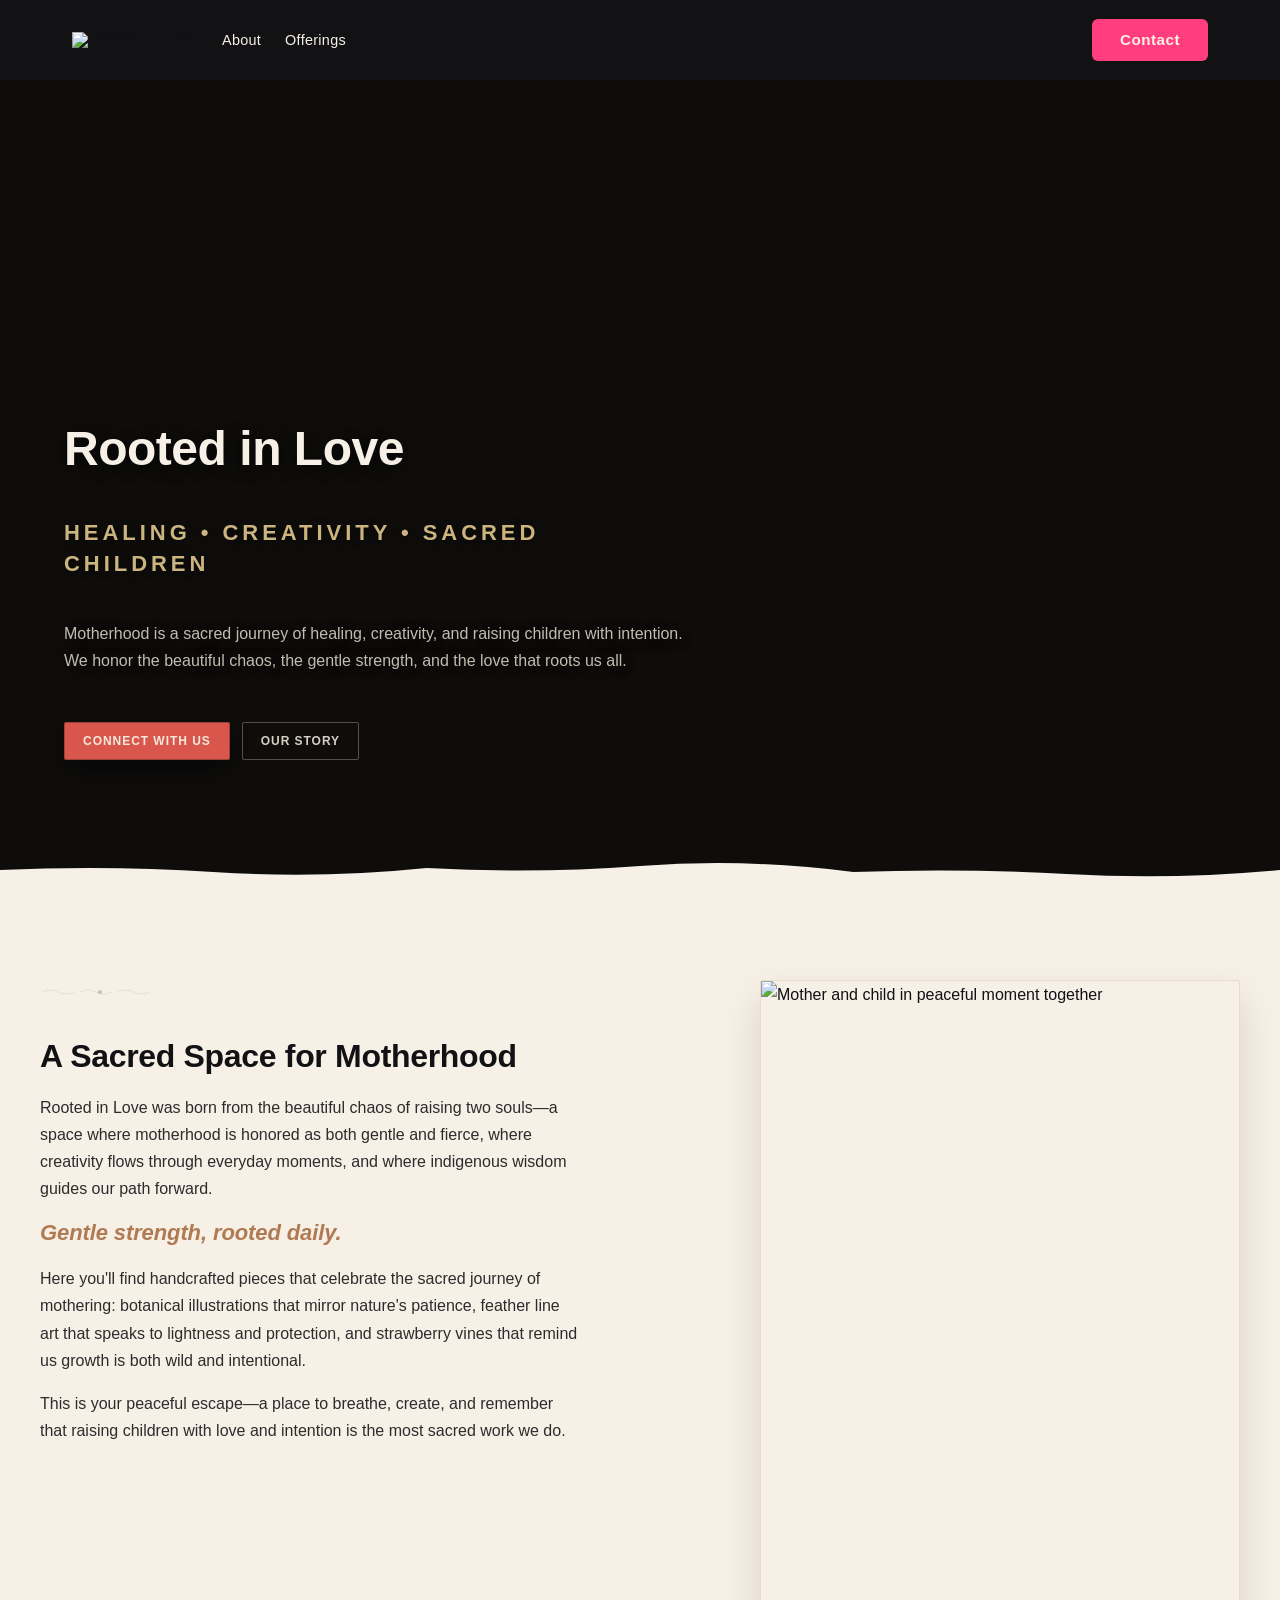
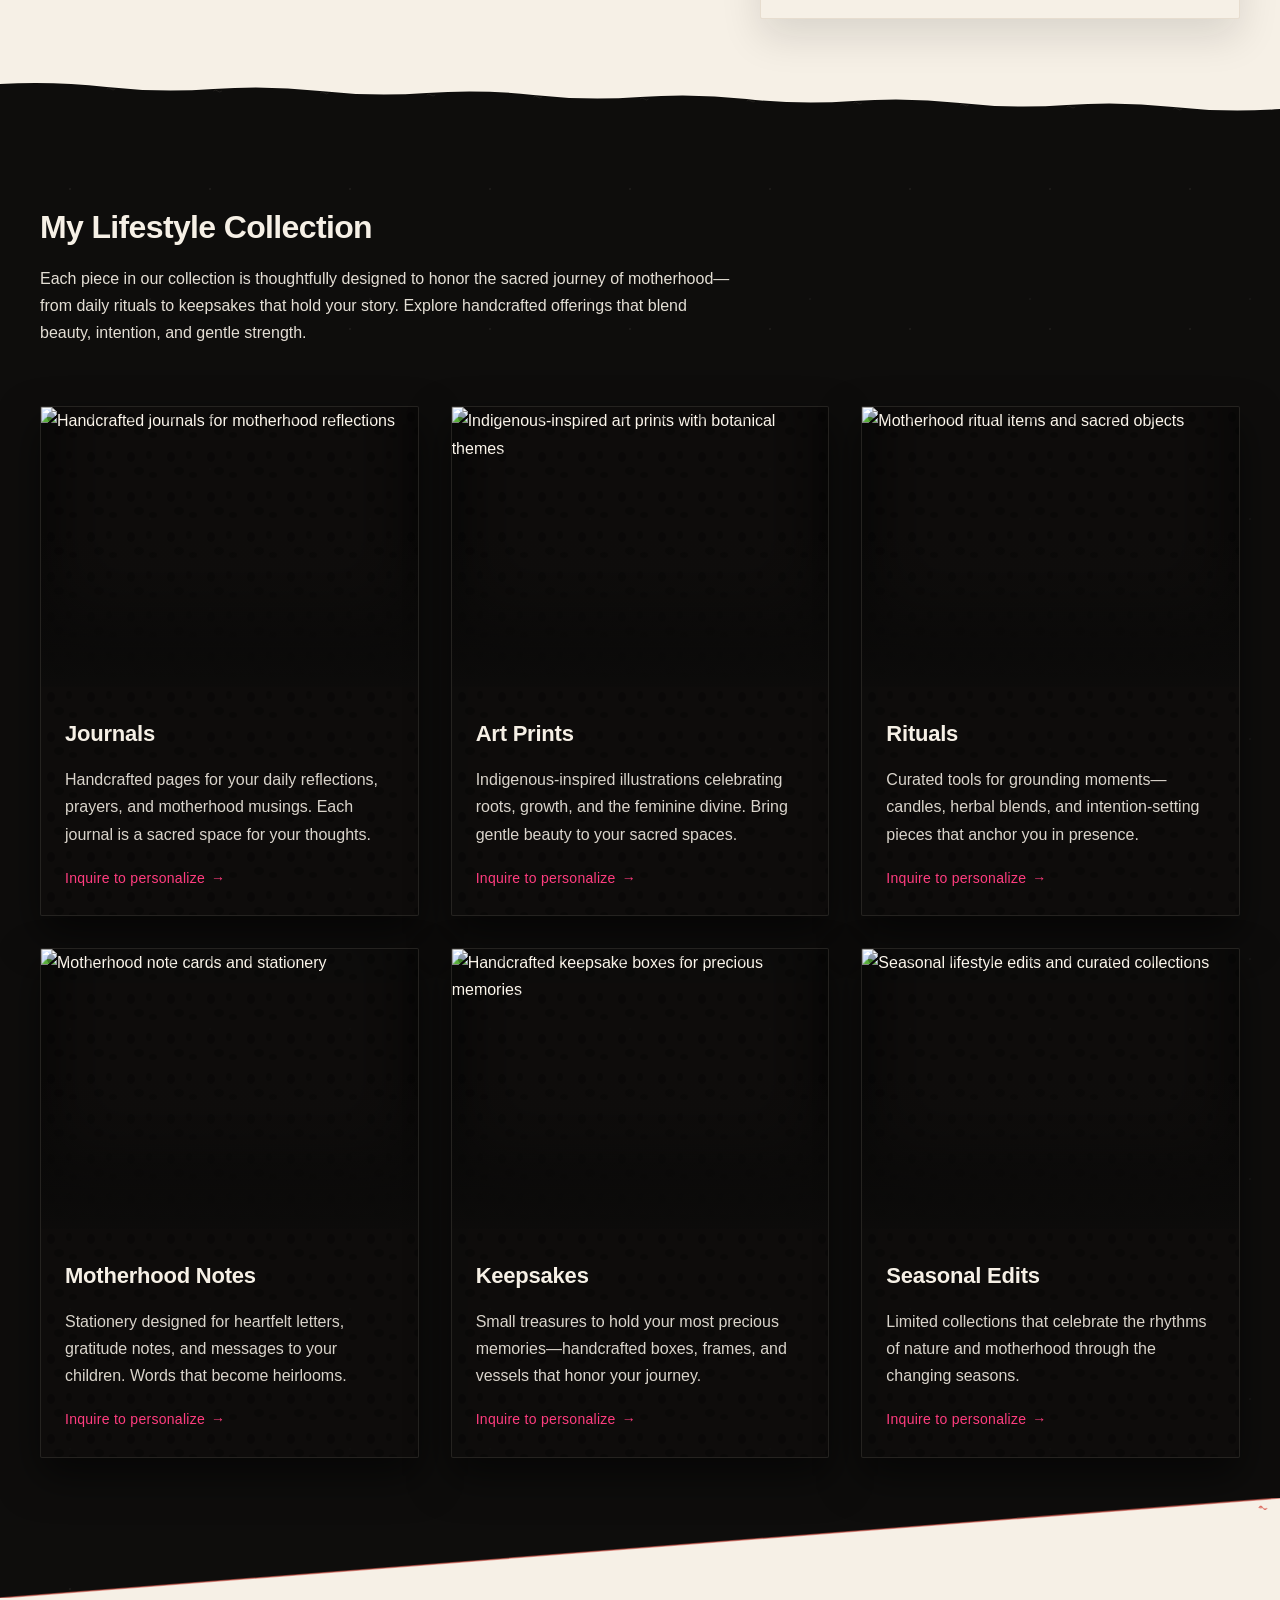
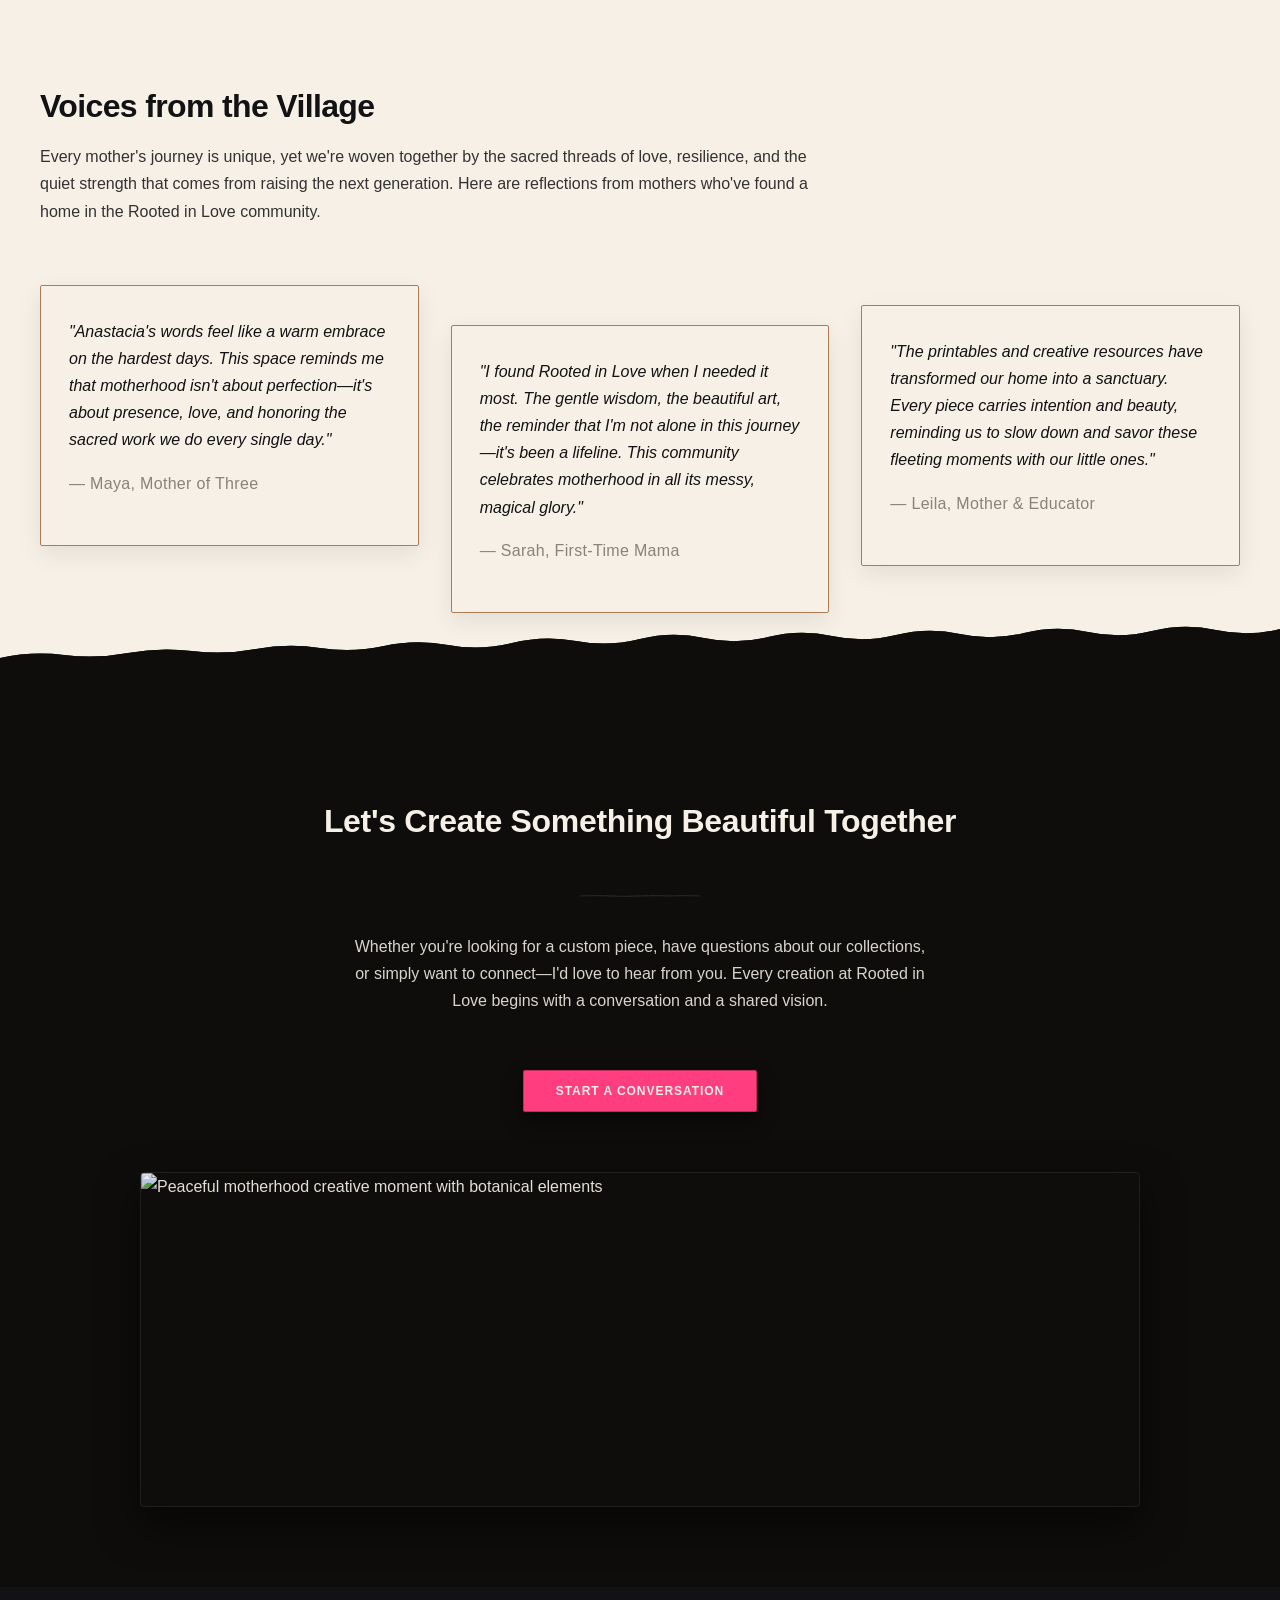
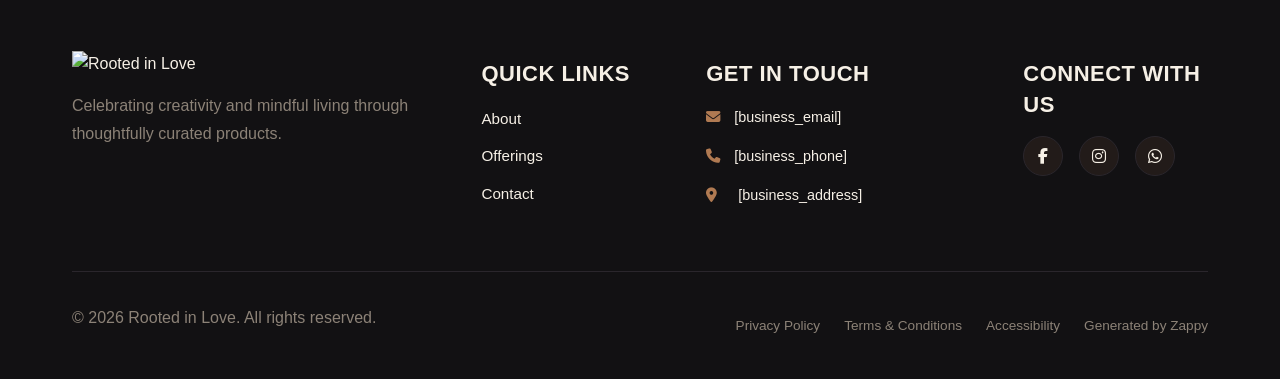
==== commit 2b4e33bc: "Background sync: Progressive GitHub Sync" ====
--- a/public/index.html
+++ b/public/index.html
@@ -292,16 +292,16 @@
 
   <nav class="navbar">
   <button class="mobile-toggle" id="mobileToggle" aria-label="Menu">
-    <svg class="hamburger-icon" width="24" height="24" viewbox="0 0 24 24" fill="none">
+    <svg class="hamburger-icon" width="24" height="24" viewBox="0 0 24 24" fill="none">
       <path d="M3 12h18M3 6h18M3 18h18" stroke="currentColor" stroke-width="2" stroke-linecap="round"></path>
     </svg>
-    <svg class="close-icon" width="24" height="24" viewbox="0 0 24 24" fill="none" style="display:none;">
+    <svg class="close-icon" width="24" height="24" viewBox="0 0 24 24" fill="none" style="display:none;">
       <path d="M18 6L6 18M6 6l12 12" stroke="currentColor" stroke-width="2" stroke-linecap="round"></path>
     </svg>
   </button>
   
   <button class="phone-header-btn" aria-label="Call">
-    <svg width="20" height="20" viewbox="0 0 24 24" fill="currentColor">
+    <svg width="20" height="20" viewBox="0 0 24 24" fill="currentColor">
       <path d="M22 16.92v3a2 2 0 0 1-2.18 2 19.79 19.79 0 0 1-8.63-3.07 19.5 19.5 0 0 1-6-6 19.79 19.79 0 0 1-3.07-8.67A2 2 0 0 1 4.11 2h3a2 2 0 0 1 2 1.72 12.84 12.84 0 0 0 .7 2.81 2 2 0 0 1-.45 2.11L8.09 9.91a16 16 0 0 0 6 6l1.27-1.27a2 2 0 0 1 2.11-.45 12.84 12.84 0 0 0 2.81.7A2 2 0 0 1 22 16.92z"></path>
     </svg>
   </button>
@@ -341,7 +341,7 @@
   </div>
   
   <div class="home-hero-section__divider-wrapper">
-    <svg data-no-icon-edit="true" aria-hidden="true" viewbox="0 0 1200 60" preserveaspectratio="none" xmlns="http://www.w3.org/2000/svg">
+    <svg aria-hidden="true" viewBox="0 0 1200 60" preserveAspectRatio="none" xmlns="http://www.w3.org/2000/svg">
       <path d="M0,60 L0,30 Q100,25 200,32 T400,28 Q500,34 600,26 T800,32 Q900,28 1000,34 T1200,30 L1200,60 Z" fill="var(--bg-light)"></path>
     </svg>
   </div>
@@ -352,7 +352,7 @@
     <div class="home-manifesto-content">
       <div class="home-manifesto-text">
         <div class="home-manifesto-botanical-accent" aria-hidden="true">
-          <svg data-no-icon-edit="true" viewbox="0 0 120 24" xmlns="http://www.w3.org/2000/svg">
+          <svg viewBox="0 0 120 24" xmlns="http://www.w3.org/2000/svg">
             <path d="M2,12 Q10,8 18,12 T34,12 M40,12 Q48,8 56,12 T72,12 M78,12 Q86,8 94,12 T110,12" stroke="currentColor" stroke-width="0.5" fill="none" opacity="0.3"></path>
             <circle cx="60" cy="12" r="2" fill="currentColor" opacity="0.4"></circle>
           </svg>
@@ -371,7 +371,7 @@
     </div>
   </div>
   <div class="home-manifesto-divider-wrapper">
-    <svg data-no-icon-edit="true" aria-hidden="true" viewbox="0 0 1200 80" preserveaspectratio="none" xmlns="http://www.w3.org/2000/svg">
+    <svg aria-hidden="true" viewBox="0 0 1200 80" preserveAspectRatio="none" xmlns="http://www.w3.org/2000/svg">
       <path d="M0,80 L0,45 Q50,42 100,48 Q150,54 200,50 Q250,46 300,52 Q350,58 400,54 Q450,50 500,56 Q550,62 600,58 Q650,54 700,60 Q750,66 800,62 Q850,58 900,64 Q950,70 1000,66 Q1050,62 1100,68 Q1150,74 1200,70 L1200,80 Z" fill="#0E0D0C"></path>
       <g opacity="0.3">
         <path d="M100,50 Q102,48 104,50 T108,50 M200,52 Q202,50 204,52 T208,52 M300,54 Q302,52 304,54 T308,54 M400,56 Q402,54 404,56 T408,56 M500,58 Q502,56 504,58 T508,58 M600,60 Q602,58 604,60 T608,60 M700,62 Q702,60 704,62 T708,62 M800,64 Q802,62 804,64 T808,64 M900,66 Q902,64 904,66 T908,66 M1000,68 Q1002,66 1004,68 T1008,68 M1100,70 Q1102,68 1104,70 T1108,70" stroke="currentColor" stroke-width="0.5" fill="#0E0D0C"></path>
@@ -383,7 +383,7 @@
 <section class="home-gallery-section" data-layout-spec="Home-gallery">
   <div class="home-gallery-container">
     <div class="home-gallery-header">
-      <h2>A Curated Lifestyle Collection</h2>
+      <h2>My Lifestyle Collection</h2>
       <p>Each piece in our collection is thoughtfully designed to honor the sacred journey of motherhood—from daily rituals to keepsakes that hold your story. Explore handcrafted offerings that blend beauty, intention, and gentle strength.</p>
     </div>
 
@@ -457,7 +457,7 @@
   </div>
 
   <div class="home-gallery-divider-wrapper">
-    <svg data-no-icon-edit="true" aria-hidden="true" viewbox="0 0 1200 100" preserveaspectratio="none" xmlns="http://www.w3.org/2000/svg">
+    <svg aria-hidden="true" viewBox="0 0 1200 100" preserveAspectRatio="none" xmlns="http://www.w3.org/2000/svg">
       <defs>
         <linearGradient id="home-gallery-divider-gradient" x1="0%" y1="0%" x2="100%" y2="0%">
           <stop offset="0%" style="stop-color:var(--bg-light);stop-opacity:1"></stop>
@@ -501,9 +501,9 @@
   </div>
   
   <div class="testimonials-divider-wrapper">
-    <svg data-no-icon-edit="true" aria-hidden="true" viewbox="0 0 1200 100" preserveaspectratio="none" xmlns="http://www.w3.org/2000/svg">
+    <svg aria-hidden="true" viewBox="0 0 1200 100" preserveAspectRatio="none" xmlns="http://www.w3.org/2000/svg">
       <defs>
-        <pattern id="cheetahTexture" x="0" y="0" width="120" height="120" patternunits="userSpaceOnUse">
+        <pattern id="cheetahTexture" x="0" y="0" width="120" height="120" patternUnits="userSpaceOnUse">
           <ellipse cx="15" cy="20" rx="8" ry="6" fill="rgba(18,17,19,0.15)" transform="rotate(25 15 20)"></ellipse>
           <ellipse cx="45" cy="35" rx="6" ry="8" fill="rgba(18,17,19,0.12)" transform="rotate(-15 45 35)"></ellipse>
           <ellipse cx="75" cy="15" rx="7" ry="5" fill="rgba(18,17,19,0.18)" transform="rotate(40 75 15)"></ellipse>
@@ -524,7 +524,7 @@
     <div class="home-cta-content">
       <h2>Let's Create Something Beautiful Together</h2>
       
-      <svg class="home-cta-feather-divider" data-no-icon-edit="true" aria-hidden="true" viewbox="0 0 120 2" xmlns="http://www.w3.org/2000/svg">
+      <svg class="home-cta-feather-divider" aria-hidden="true" viewBox="0 0 120 2" xmlns="http://www.w3.org/2000/svg">
         <path d="M0,1 Q15,0.3 30,1 T60,1 T90,1 Q105,0.3 120,1" stroke="currentColor" stroke-width="0.5" fill="none" opacity="0.4"></path>
         <path d="M20,1 L22,0.2 M25,1 L27,0.3 M32,1 L34,0.4 M40,1 L42,0.2 M48,1 L50,0.3 M56,1 L58,0.4 M64,1 L66,0.2 M72,1 L74,0.3 M80,1 L82,0.4 M88,1 L90,0.2 M96,1 L98,0.3" stroke="currentColor" stroke-width="0.3" fill="none" opacity="0.3"></path>
       </svg>
--- a/styles.css
+++ b/styles.css
@@ -5847,3 +5847,9 @@
 form.contact-form, .contact-form { flex-direction: column !important; align-items: stretch !important; }
 form.contact-form > .contact-form-field, .contact-form > .contact-form-field { width: 100% !important; align-self: stretch !important; }
 form.contact-form .contact-input, form.contact-form .contact-textarea { width: 100% !important; box-sizing: border-box !important; }
+
+
+/* ZAPPY_SECTION_BG_TYPE_FIX */
+[data-zappy-bg-type="color"] { background-image: none !important; background-color: var(--zappy-bg-color, transparent) !important; }
+[data-zappy-bg-type="image"] { background-image: linear-gradient(var(--zappy-bg-overlay, rgba(0,0,0,0)), var(--zappy-bg-overlay, rgba(0,0,0,0))), var(--zappy-bg-image, none) !important; background-size: cover !important; background-position: center !important; background-repeat: no-repeat !important; }
+[data-zappy-bg-type="video"] { background-image: none !important; }
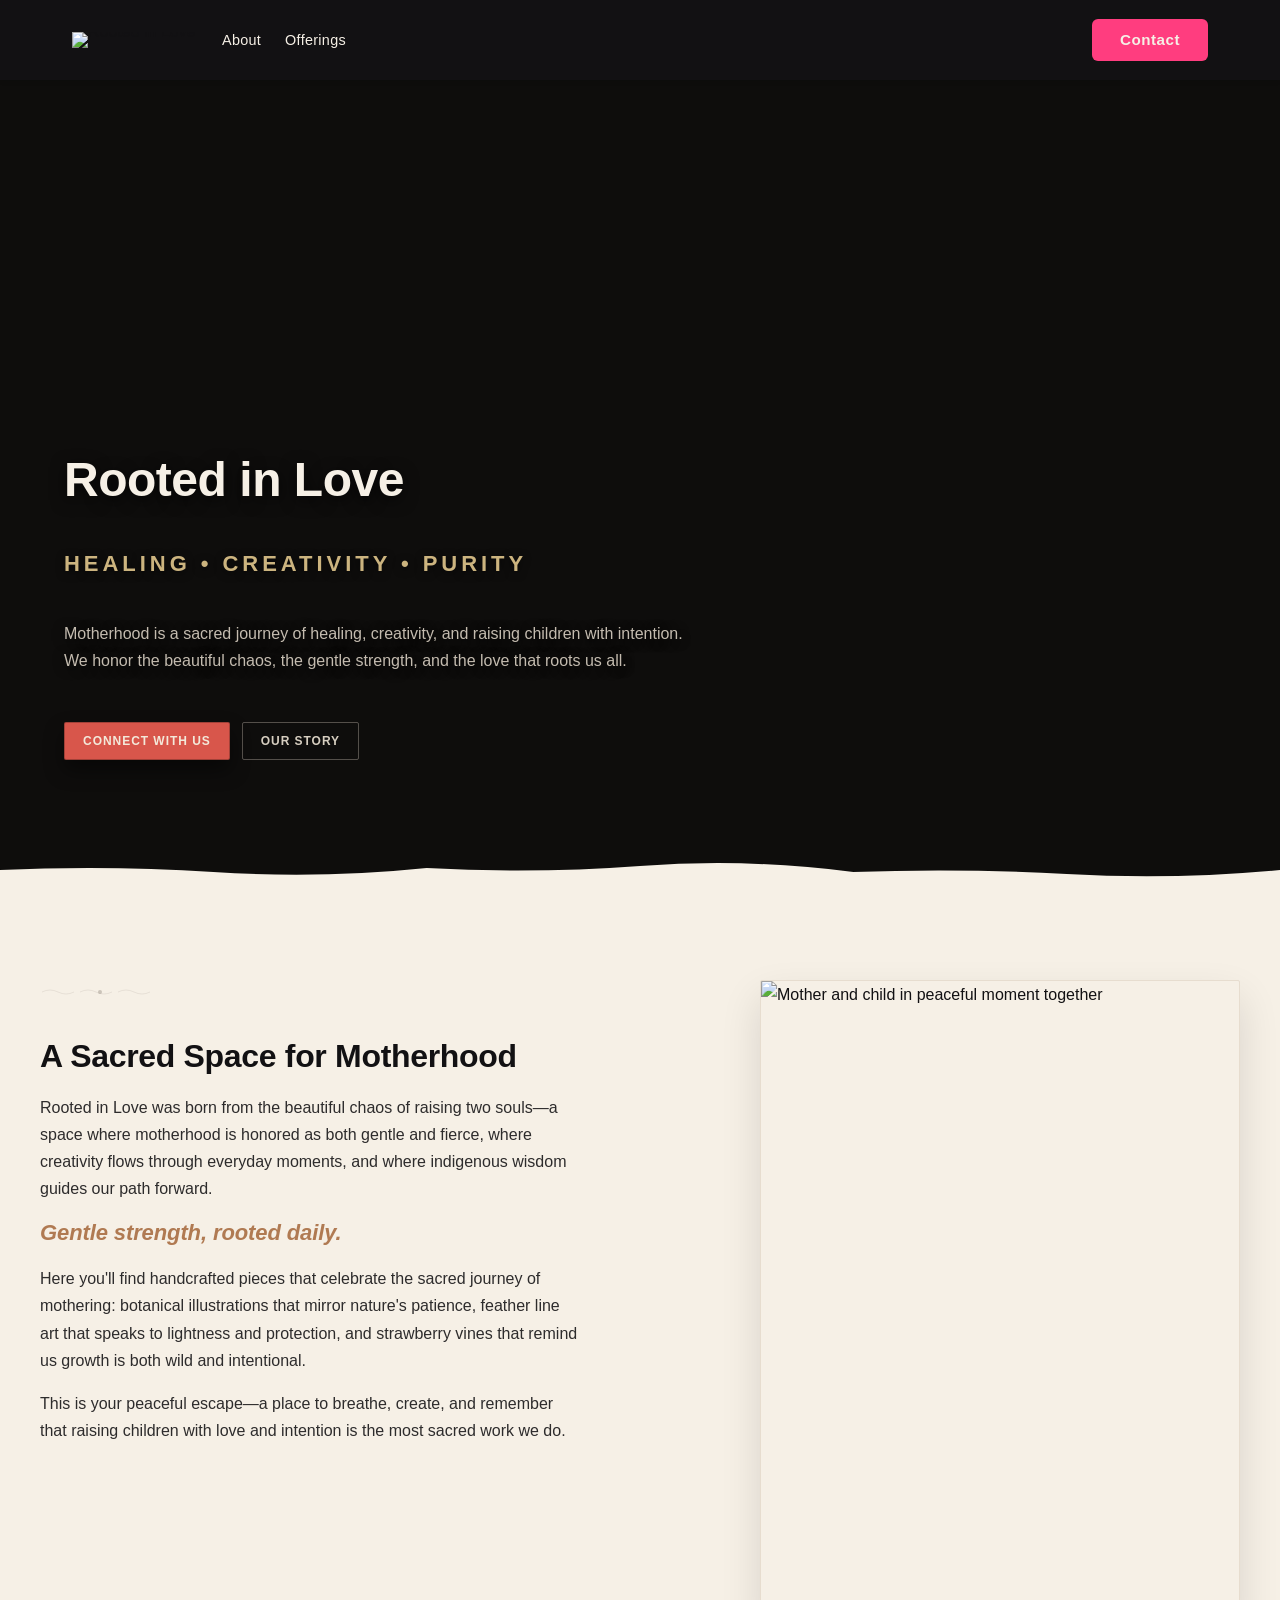
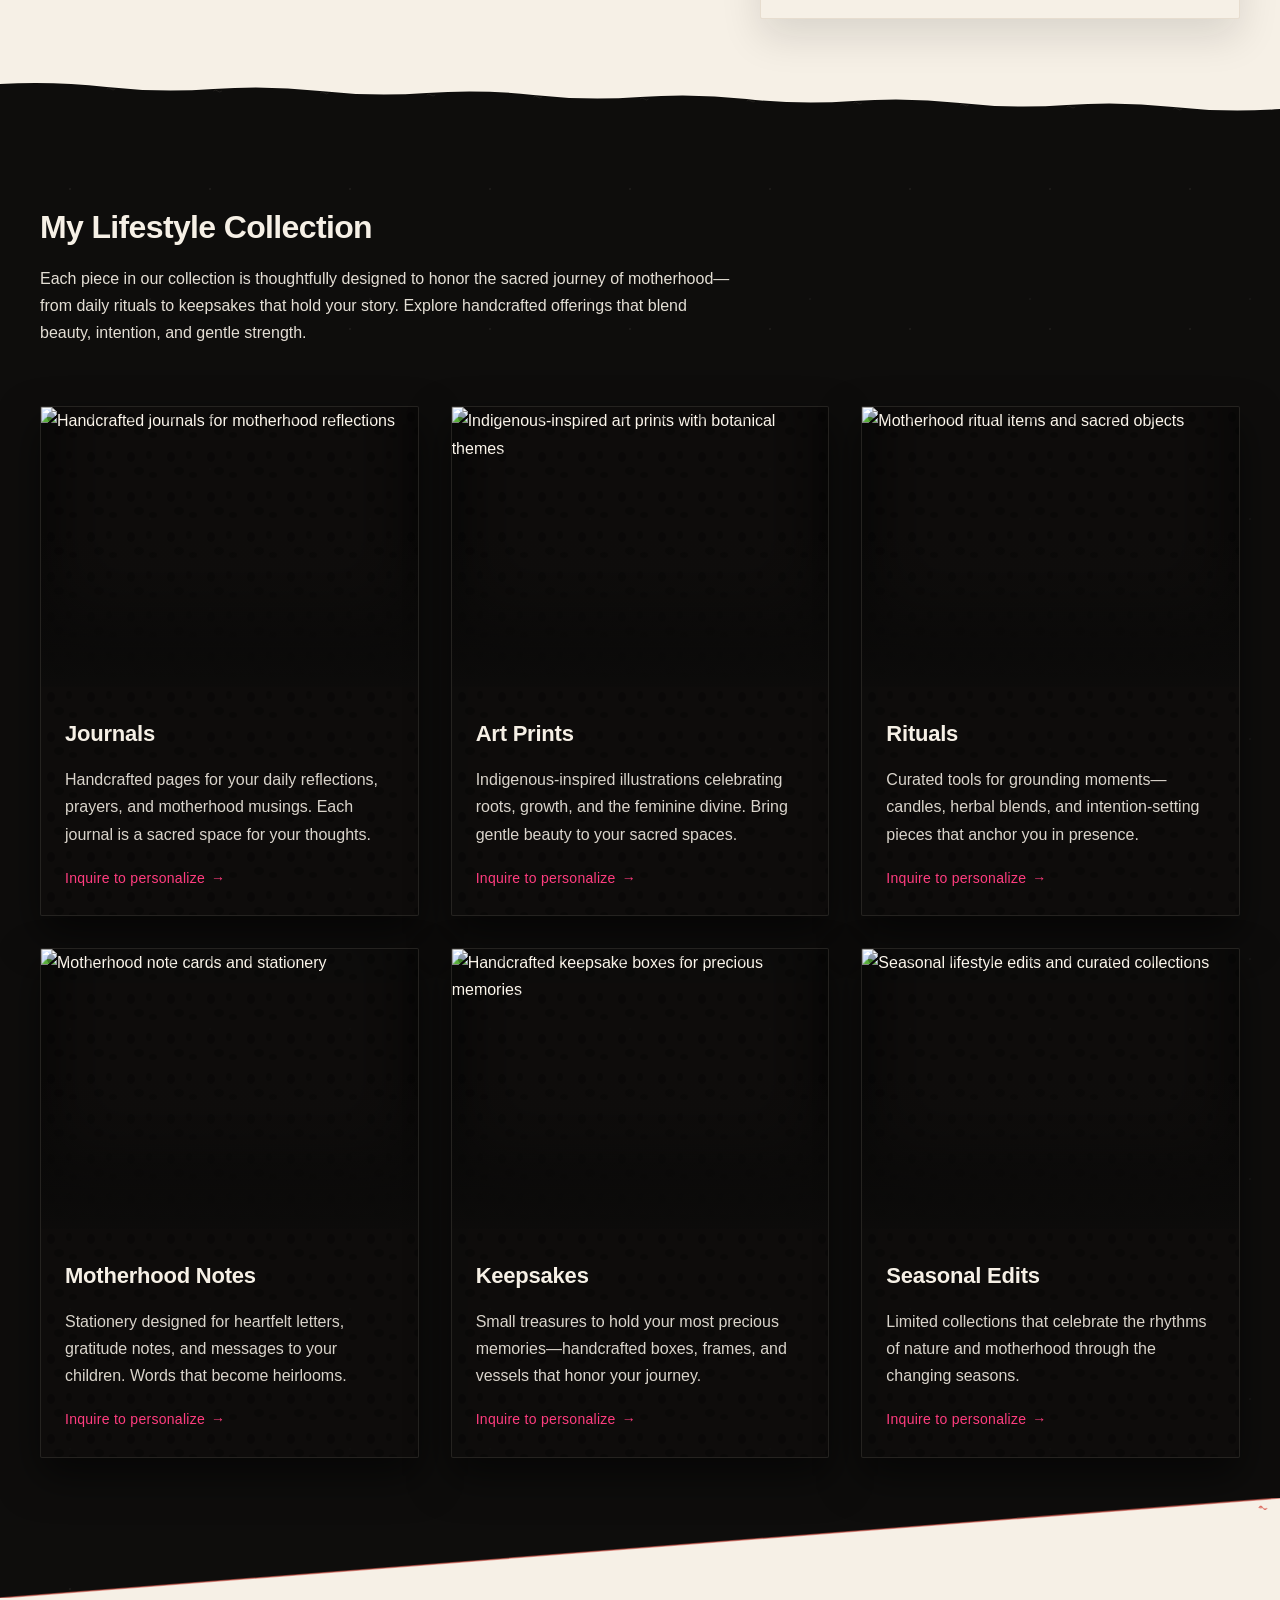
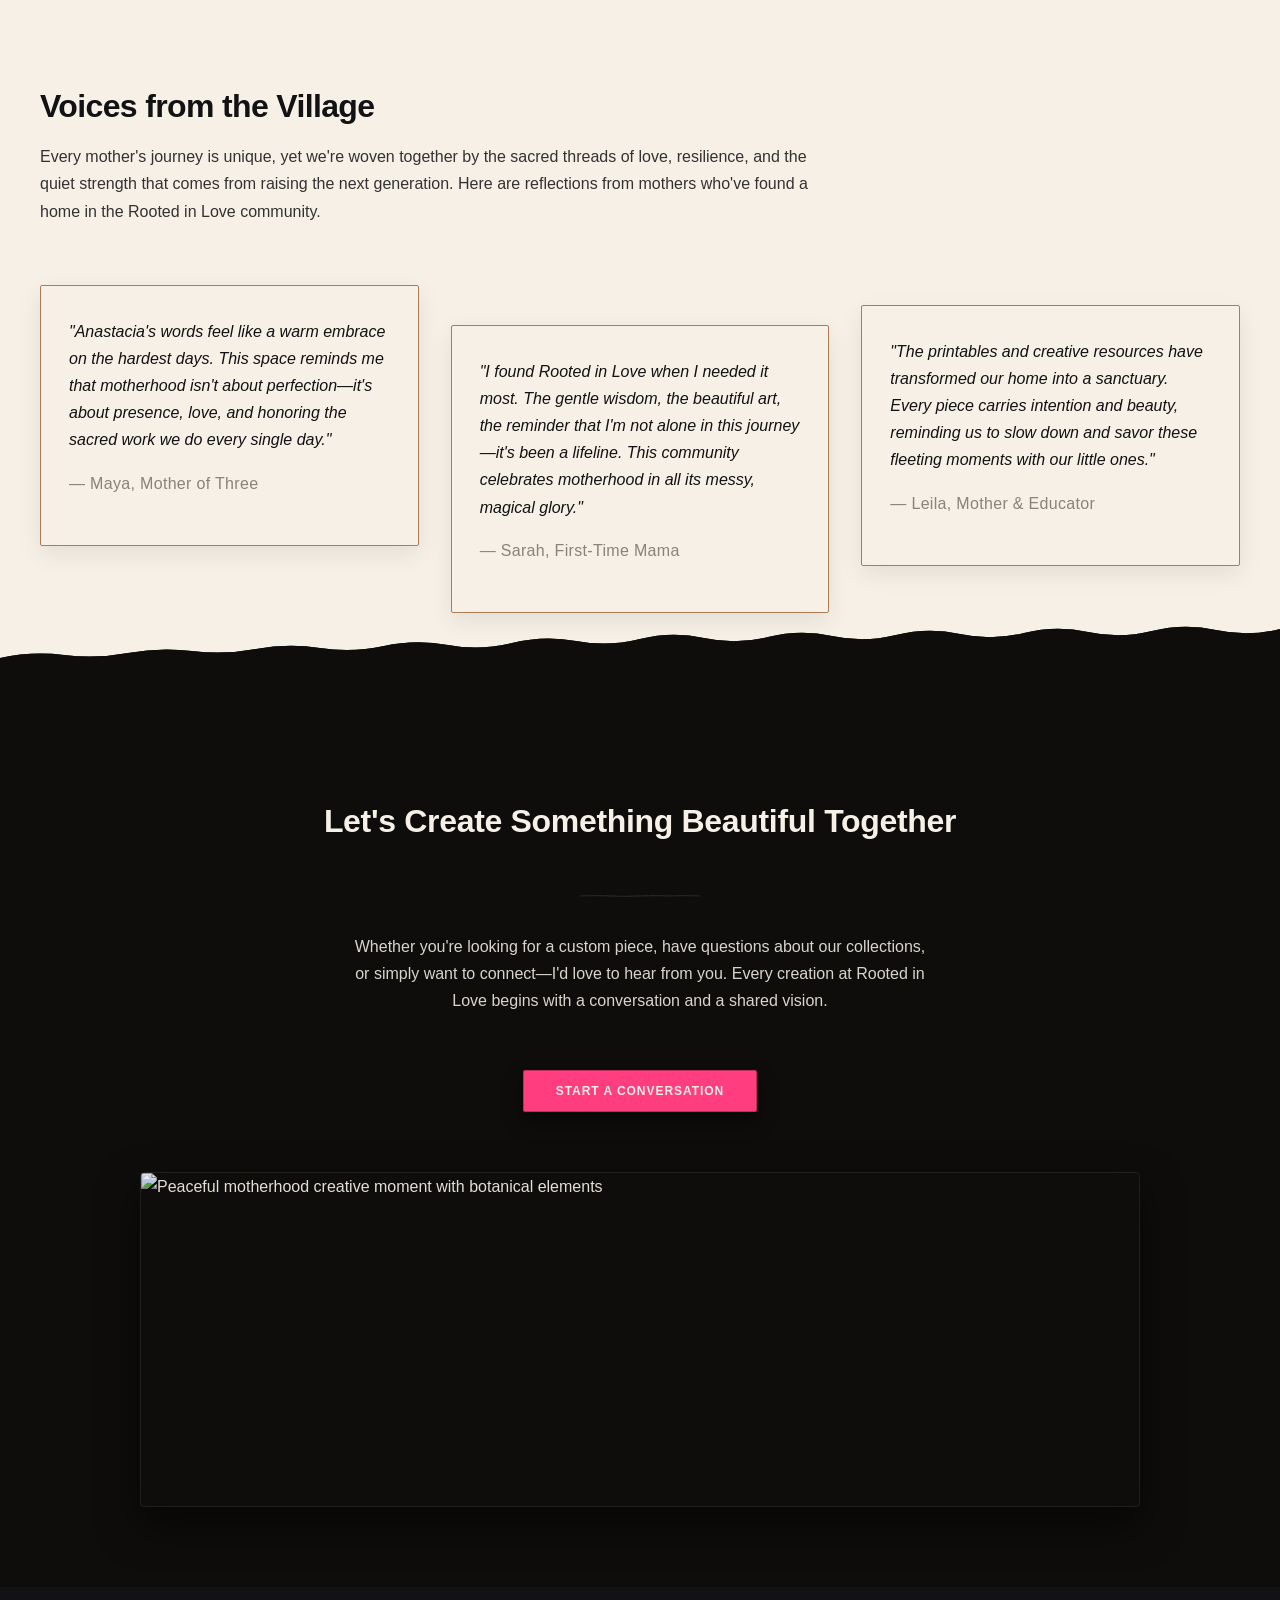
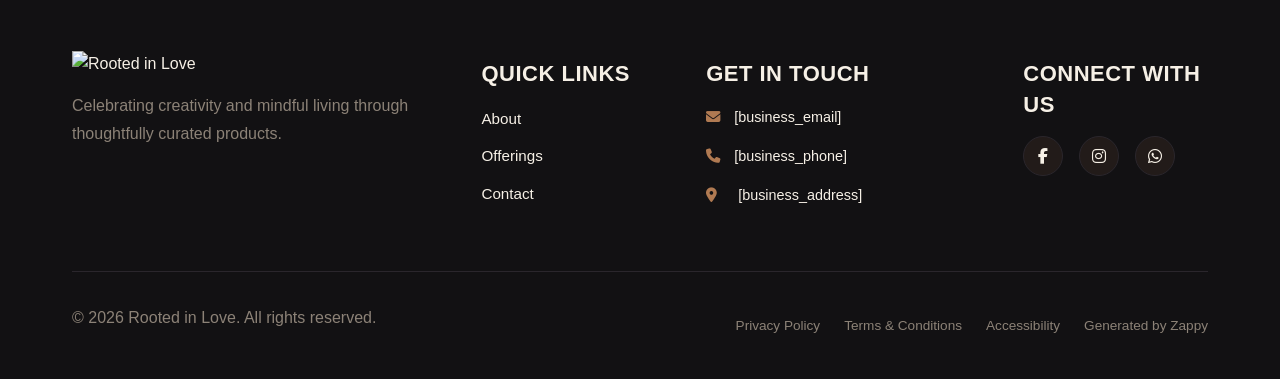
==== commit 671737d3: "Background sync: Progressive GitHub Sync" ====
--- a/public/index.html
+++ b/public/index.html
@@ -331,7 +331,7 @@
   <div class="home-hero-section__content-wrapper">
     <div class="home-hero-section__overlay-group">
       <h1 class="home-hero-section__headline">Rooted in Love</h1>
-      <h3 class="home-hero-section__pillar-words">Healing • Creativity • Sacred Children</h3>
+      <h3 class="home-hero-section__pillar-words">Healing • Creativity • Purity</h3>
       <p class="home-hero-section__manifesto">Motherhood is a sacred journey of healing, creativity, and raising children with intention. We honor the beautiful chaos, the gentle strength, and the love that roots us all.</p>
       <div class="home-hero-section__cta-row">
         <a href="/contact" class="home-hero-section__btn home-hero-section__btn--primary">Connect With Us</a>
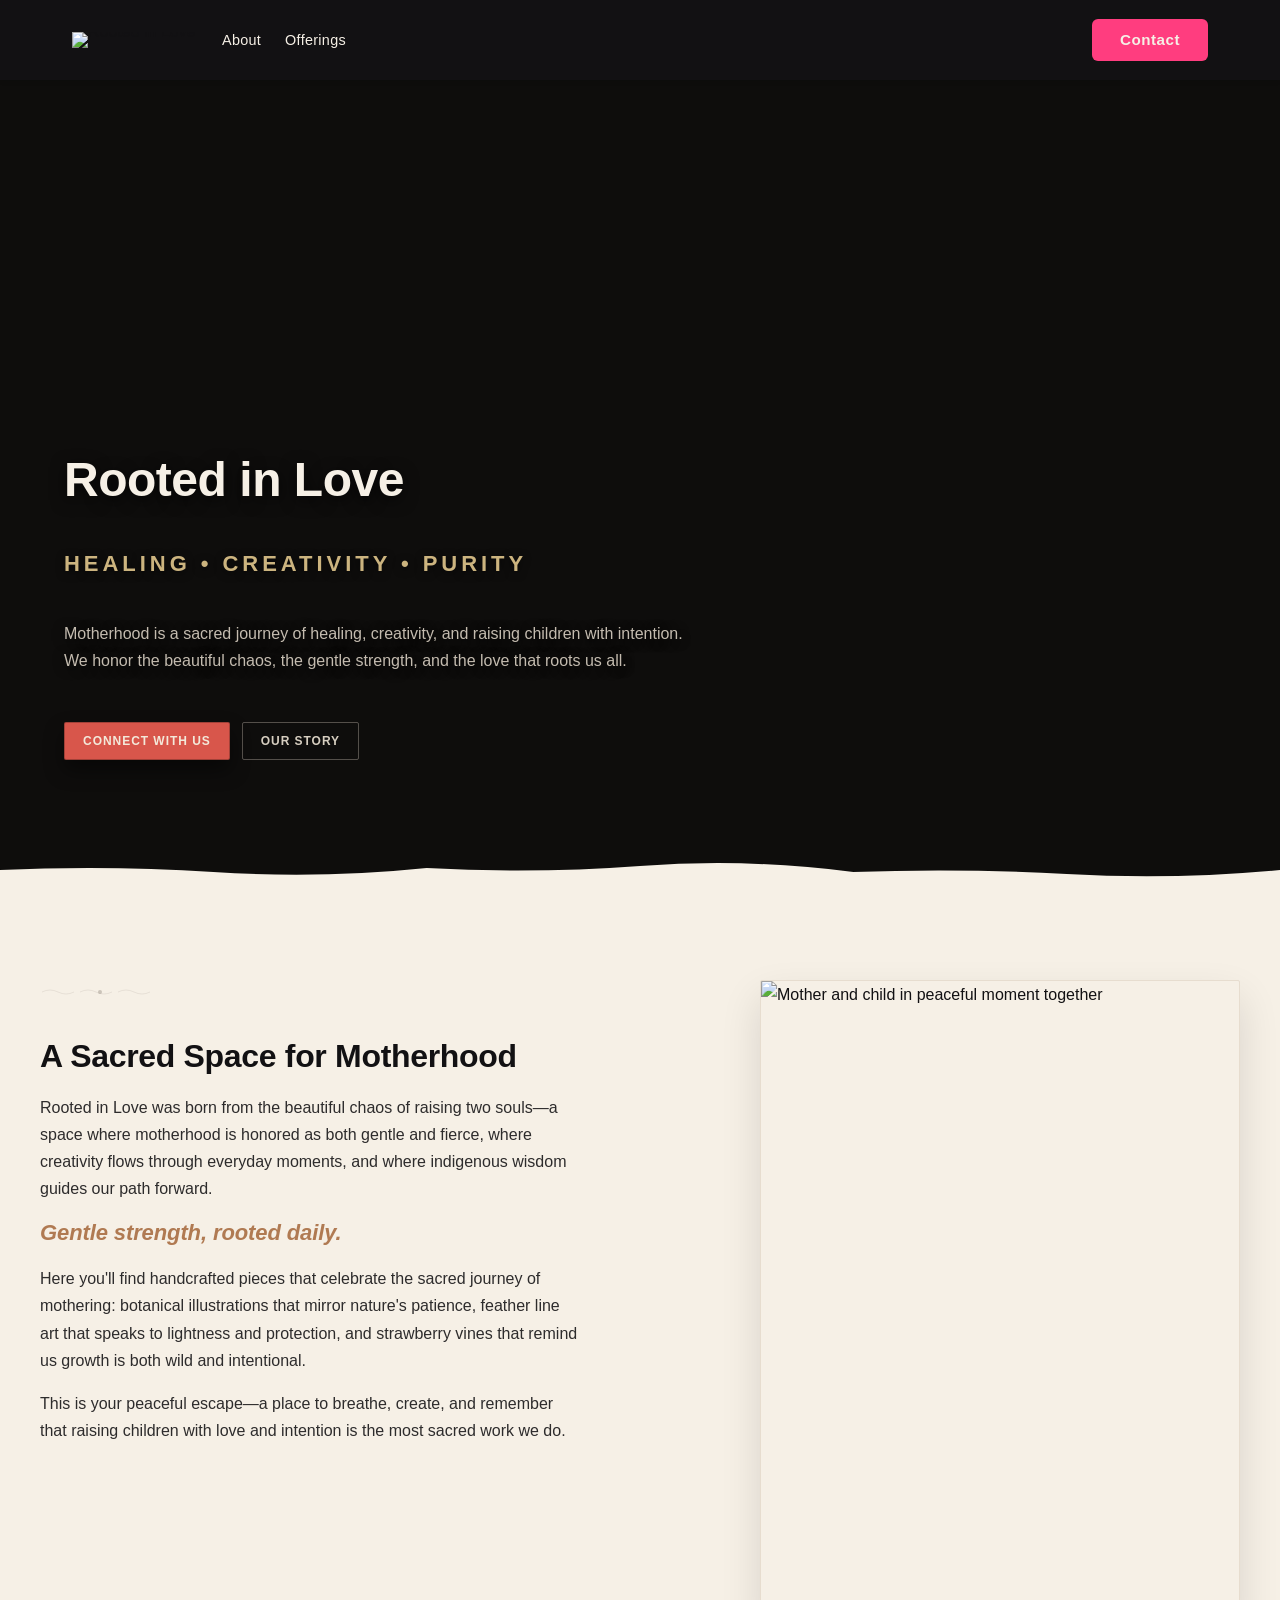
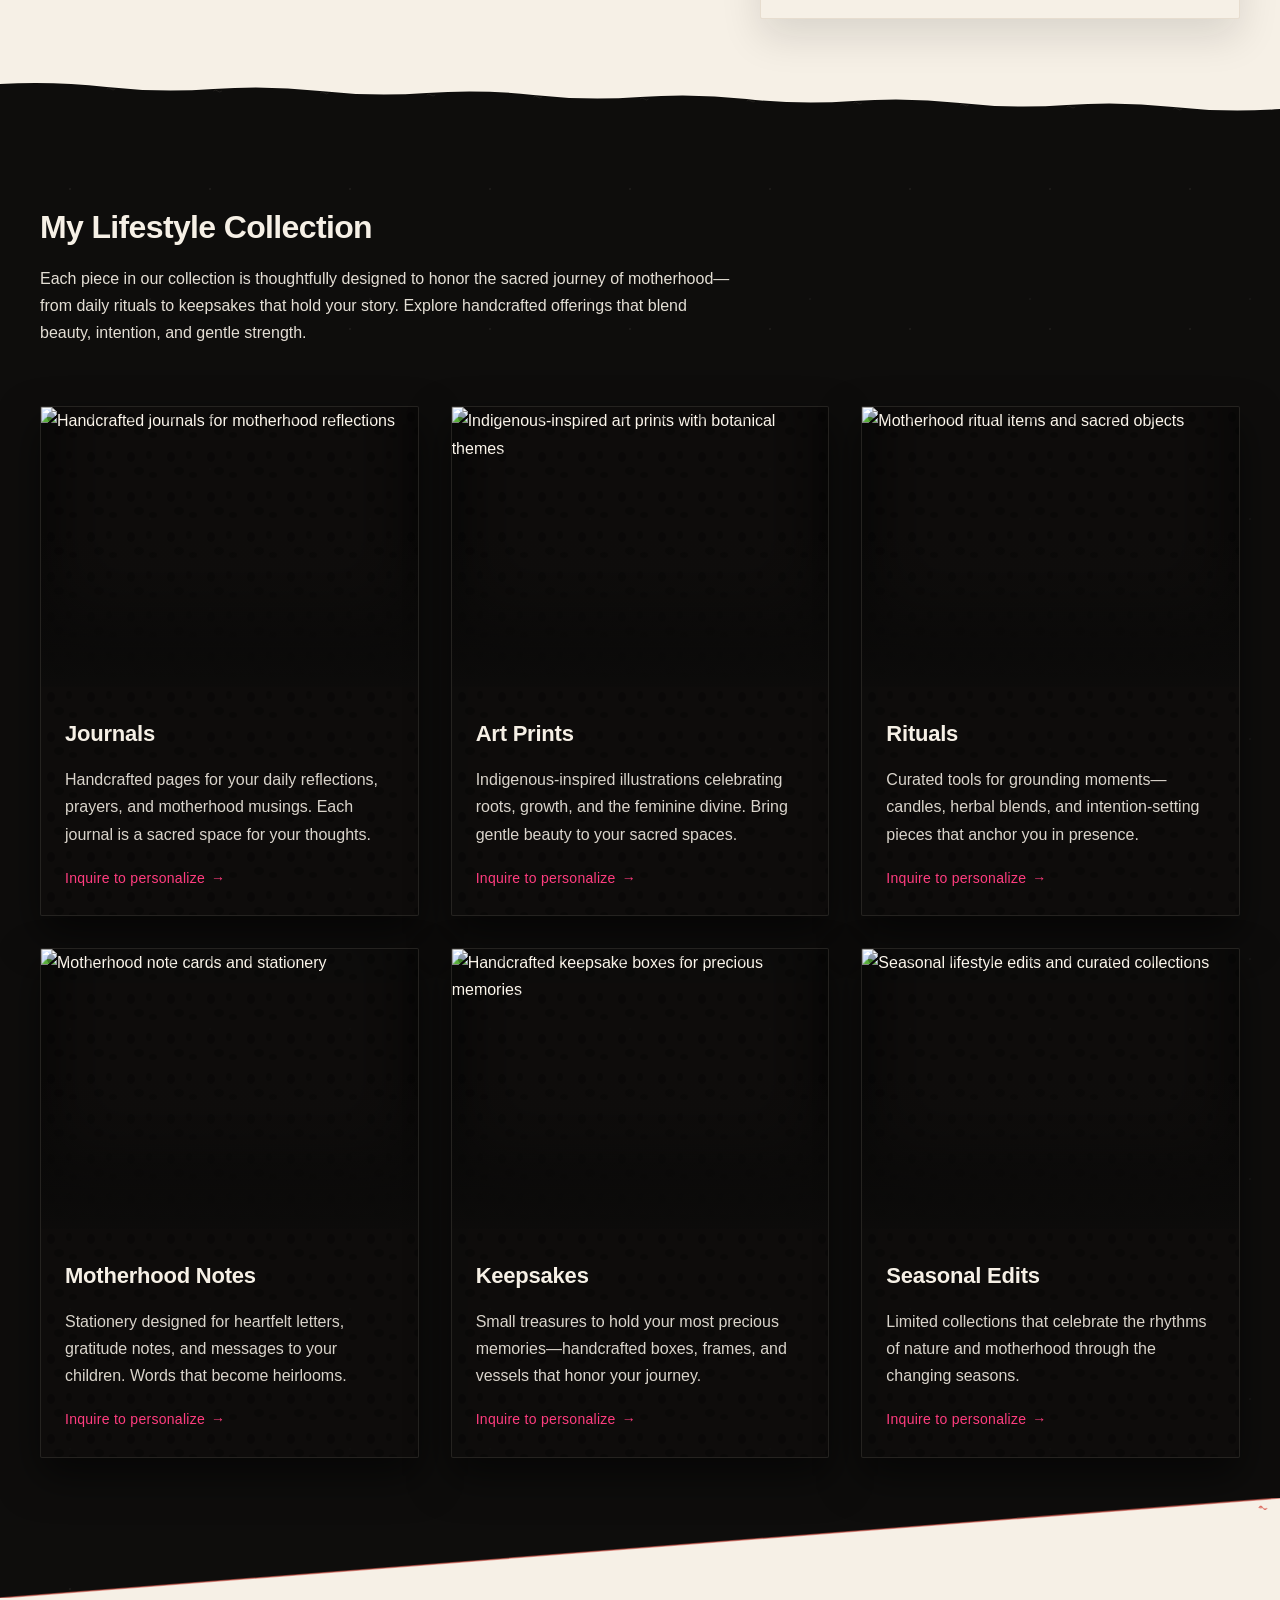
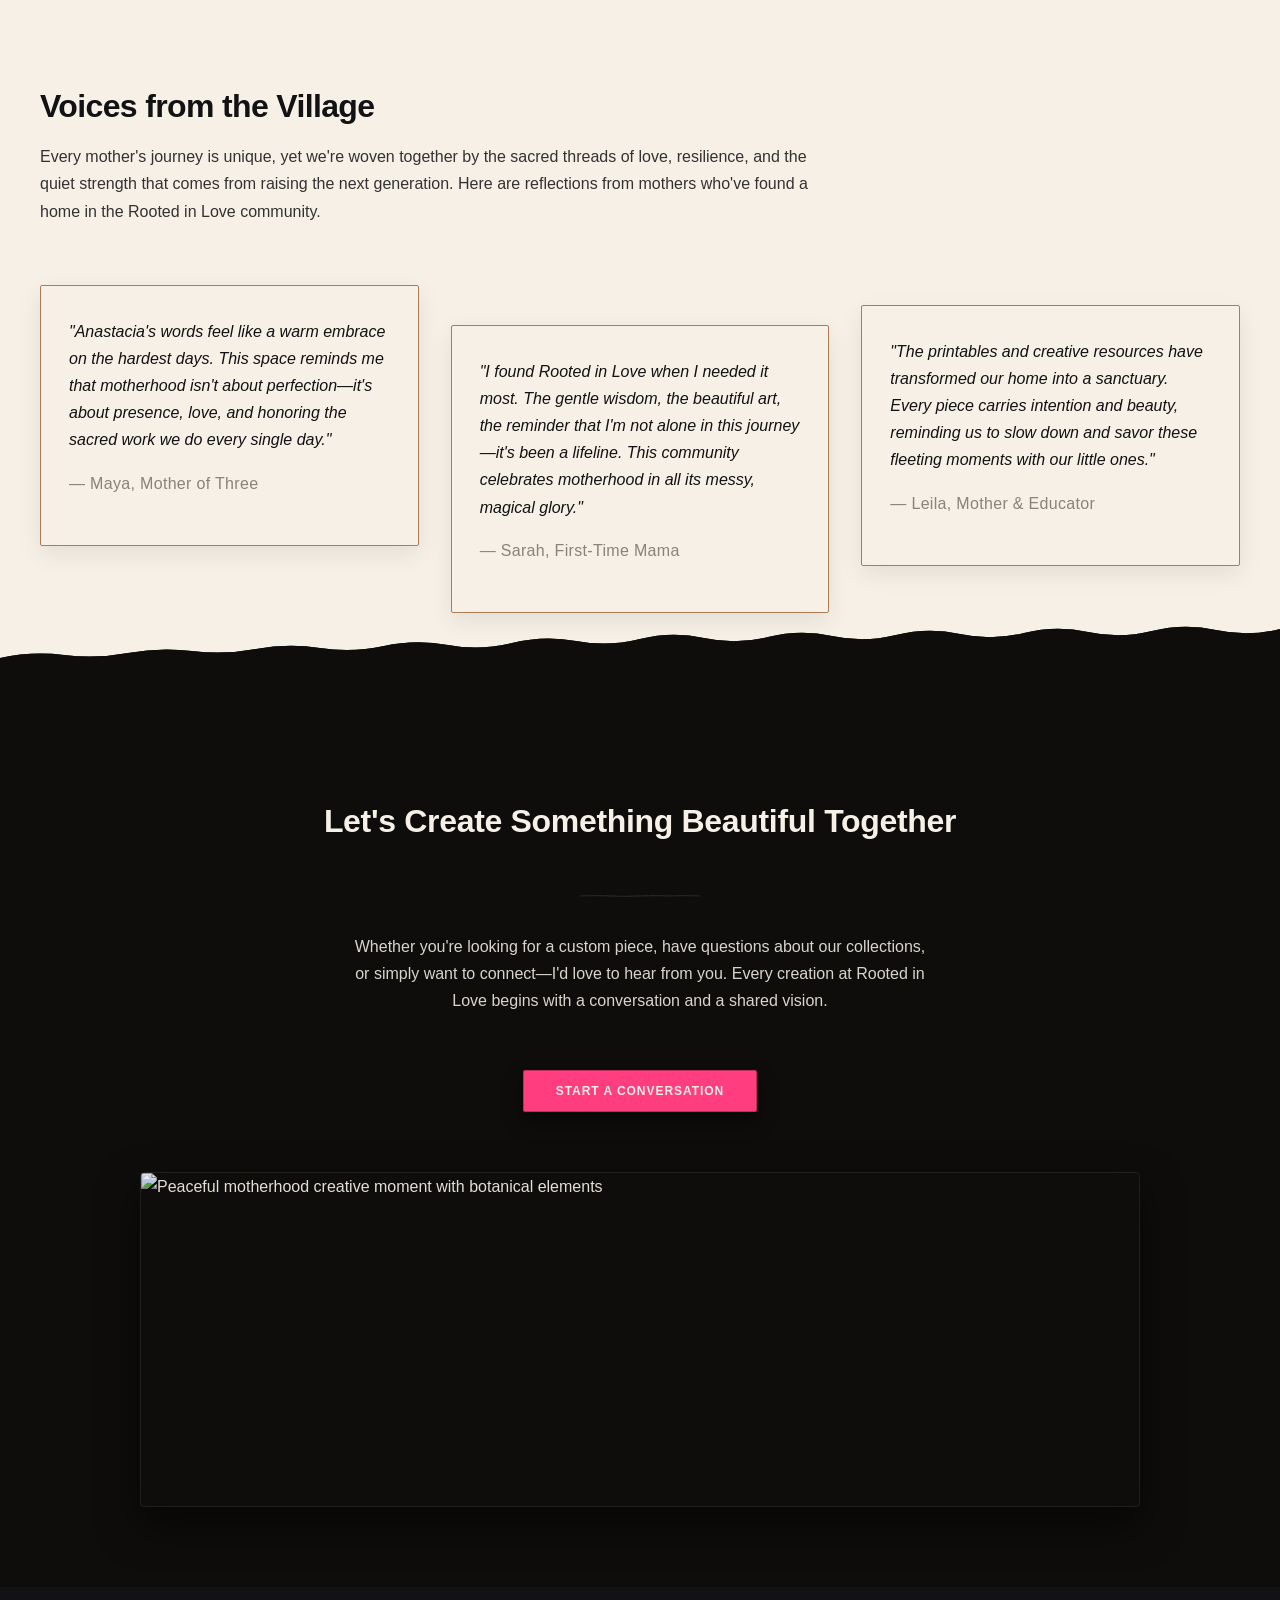
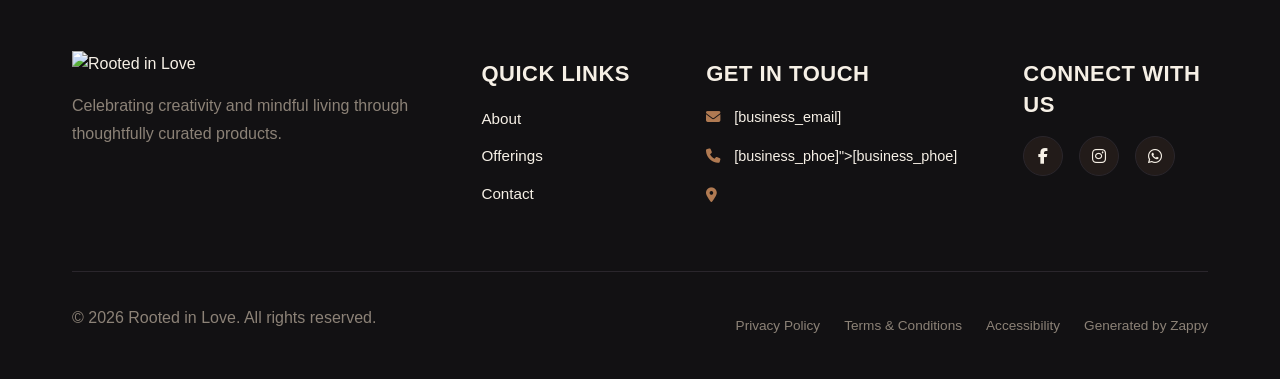
==== commit a2fabd04: "Background sync: Progressive GitHub Sync" ====
--- a/public/index.html
+++ b/public/index.html
@@ -562,8 +562,8 @@
         <h3 class="footer-heading">Get in Touch</h3>
         <ul class="contact-list">
           <li><i class="fas fa-envelope"></i> <a href="mailto:[business_email]">[business_email]</a></li>
-          <li><i class="fas fa-phone"></i> <a href="tel:[business_phone]">[business_phone]</a></li>
-          <li><a href="/"><i class="fas fa-map-marker-alt"></i> <span>[business_address]</span></a></li>
+          <li><i class="fas fa-phone"></i> <a href="tel:<span class=" zappy-business-placeholder"="" data-placeholder="[business_phone]">[business_phoe]"&gt;<span class="zappy-business-placeholder" data-placeholder="[business_phone]">[business_phoe]</span></a></li>
+          <li><a href="/"><i class="fas fa-map-marker-alt"></i> <span></span></a></li>
         </ul>
       </div>
       
